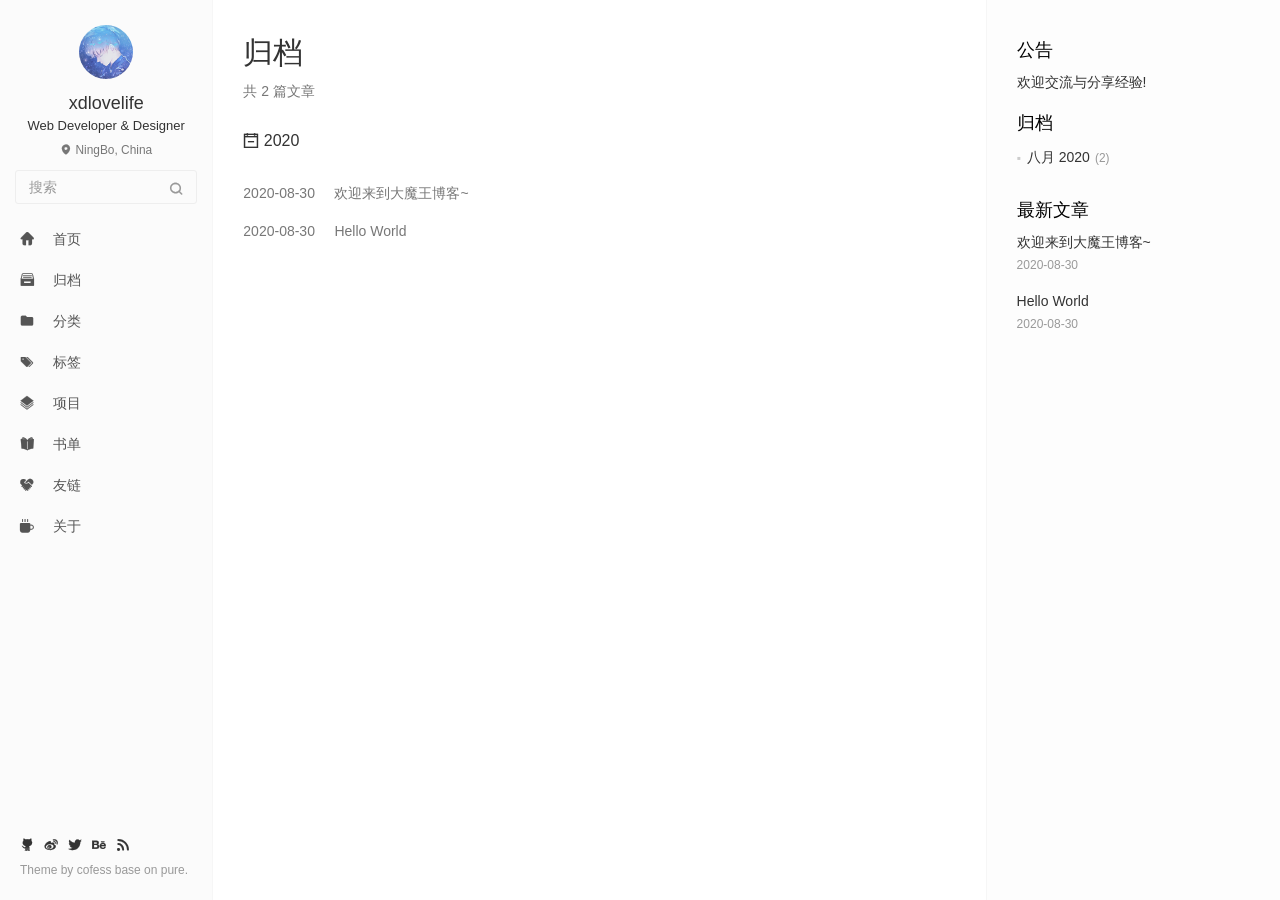
==== archives/index.html @ a96ddae6 "Site updated: 2020-08-31 09:39:44" ====
<!DOCTYPE html><html lang="zh"><head><meta charset="utf-8"><meta http-equiv="X-UA-Compatible" content="IE=edge,chrome=1"><meta name="viewport" content="width=device-width,initial-scale=1,maximum-scale=1,minimum-scale=1,user-scalable=no,minimal-ui"><meta name="renderer" content="webkit"><meta http-equiv="Cache-Control" content="no-transform"><meta http-equiv="Cache-Control" content="no-siteapp"><meta name="apple-mobile-web-app-capable" content="yes"><meta name="apple-mobile-web-app-status-bar-style" content="black"><meta name="format-detection" content="telephone=no,email=no,adress=no"><meta name="theme-color" content="#000000"><meta http-equiv="window-target" content="_top"><title>归档 | 大魔王博客</title><meta name="description" content="欢迎来到我的博客"><meta property="og:type" content="website"><meta property="og:title" content="大魔王博客"><meta property="og:url" content="http://yoursite.com/archives/index.html"><meta property="og:site_name" content="大魔王博客"><meta property="og:description" content="欢迎来到我的博客"><meta property="og:locale" content="zh_CN"><meta property="article:author" content="xdlovelife"><meta name="twitter:card" content="summary"><link rel="canonical" href="http://yoursite.com/archives/index.html"><link rel="alternate" href="/atom.xml" title="大魔王博客" type="application/atom+xml"><link rel="icon" href="/favicon.png" type="image/x-icon"><link rel="stylesheet" href="/css/style.css"><meta name="generator" content="Hexo 5.1.1"></head><body class="main-center" itemscope itemtype="http://schema.org/WebPage"><header class="header" itemscope itemtype="http://schema.org/WPHeader"><div class="slimContent"><div class="navbar-header"><div class="profile-block text-center"><a id="avatar" href="https://github.com/xdlovelife" target="_blank"><img class="img-circle img-rotate" src="/images/avatar.png" width="200" height="200"></a><h2 id="name" class="hidden-xs hidden-sm">xdlovelife</h2><h3 id="title" class="hidden-xs hidden-sm hidden-md">Web Developer &amp; Designer</h3><small id="location" class="text-muted hidden-xs hidden-sm"><i class="icon icon-map-marker"></i> NingBo, China</small></div><div class="search" id="search-form-wrap"><form class="search-form sidebar-form"><div class="input-group"><input type="text" class="search-form-input form-control" placeholder="搜索"> <span class="input-group-btn"><button type="submit" class="search-form-submit btn btn-flat" onclick="return!1"><i class="icon icon-search"></i></button></span></div></form><div class="ins-search"><div class="ins-search-mask"></div><div class="ins-search-container"><div class="ins-input-wrapper"><input type="text" class="ins-search-input" placeholder="想要查找什么..." x-webkit-speech> <button type="button" class="close ins-close ins-selectable" data-dismiss="modal" aria-label="Close"><span aria-hidden="true">×</span></button></div><div class="ins-section-wrapper"><div class="ins-section-container"></div></div></div></div></div><button class="navbar-toggle collapsed" type="button" data-toggle="collapse" data-target="#main-navbar" aria-controls="main-navbar" aria-expanded="false"><span class="sr-only">Toggle navigation</span> <span class="icon-bar"></span> <span class="icon-bar"></span> <span class="icon-bar"></span></button></div><nav id="main-navbar" class="collapse navbar-collapse" itemscope itemtype="http://schema.org/SiteNavigationElement" role="navigation"><ul class="nav navbar-nav main-nav"><li class="menu-item menu-item-home"><a href="/."><i class="icon icon-home-fill"></i> <span class="menu-title">首页</span></a></li><li class="menu-item menu-item-archives"><a href="/archives"><i class="icon icon-archives-fill"></i> <span class="menu-title">归档</span></a></li><li class="menu-item menu-item-categories"><a href="/categories"><i class="icon icon-folder"></i> <span class="menu-title">分类</span></a></li><li class="menu-item menu-item-tags"><a href="/tags"><i class="icon icon-tags"></i> <span class="menu-title">标签</span></a></li><li class="menu-item menu-item-repository"><a href="/repository"><i class="icon icon-project"></i> <span class="menu-title">项目</span></a></li><li class="menu-item menu-item-books"><a href="/books"><i class="icon icon-book-fill"></i> <span class="menu-title">书单</span></a></li><li class="menu-item menu-item-links"><a href="/links"><i class="icon icon-friendship"></i> <span class="menu-title">友链</span></a></li><li class="menu-item menu-item-about"><a href="/about"><i class="icon icon-cup-fill"></i> <span class="menu-title">关于</span></a></li></ul><ul class="social-links"><li><a href="https://github.com/cofess" target="_blank" title="Github" data-toggle="tooltip" data-placement="top"><i class="icon icon-github"></i></a></li><li><a href="http://weibo.com/cofess" target="_blank" title="Weibo" data-toggle="tooltip" data-placement="top"><i class="icon icon-weibo"></i></a></li><li><a href="https://twitter.com/iwebued" target="_blank" title="Twitter" data-toggle="tooltip" data-placement="top"><i class="icon icon-twitter"></i></a></li><li><a href="https://www.behance.net/cofess" target="_blank" title="Behance" data-toggle="tooltip" data-placement="top"><i class="icon icon-behance"></i></a></li><li><a href="/atom.xml" target="_blank" title="Rss" data-toggle="tooltip" data-placement="top"><i class="icon icon-rss"></i></a></li></ul></nav></div></header><aside class="sidebar" itemscope itemtype="http://schema.org/WPSideBar"><div class="slimContent"><div class="widget"><h3 class="widget-title">公告</h3><div class="widget-body"><div id="board"><div class="content"><p>欢迎交流与分享经验!</p></div></div></div></div><div class="widget"><h3 class="widget-title">归档</h3><div class="widget-body"><ul class="archive-list"><li class="archive-list-item"><a class="archive-list-link" href="/archives/2020/08/">八月 2020</a><span class="archive-list-count">2</span></li></ul></div></div><div class="widget"><h3 class="widget-title">最新文章</h3><div class="widget-body"><ul class="recent-post-list list-unstyled no-thumbnail"><li><div class="item-inner"><p class="item-category"></p><p class="item-title"><a href="/%E6%AC%A2%E8%BF%8E%E6%9D%A5%E5%88%B0%E5%A4%A7%E9%AD%94%E7%8E%8B%E5%8D%9A%E5%AE%A2.html" class="title">欢迎来到大魔王博客~</a></p><p class="item-date"><time datetime="2020-08-30T13:00:43.000Z" itemprop="datePublished">2020-08-30</time></p></div></li><li><div class="item-inner"><p class="item-category"></p><p class="item-title"><a href="/hello-world.html" class="title">Hello World</a></p><p class="item-date"><time datetime="2020-08-30T12:48:05.494Z" itemprop="datePublished">2020-08-30</time></p></div></li></ul></div></div></div></aside><main class="main" role="main"><article class="content article article-archives article-type-list" itemscope><header class="article-header"><h1 itemprop="title">归档</h1><p class="text-muted">共 2 篇文章</p></header><div class="article-body"><section class="panel panel-default b-no"><div class="panel-heading" role="tab"><h3 class="panel-title"><a data-toggle="collapse" href="#collapse2020" aria-expanded="true"><i class="icon icon-calendar-plus text-active"></i><i class="icon icon-calendar-minus text"></i> 2020</a></h3></div><div id="collapse2020" class="panel-collapse collapse in" role="tabpanel" aria-labelledby="heading2020"><div class="panel-body"><div class="collection"><a href="/%E6%AC%A2%E8%BF%8E%E6%9D%A5%E5%88%B0%E5%A4%A7%E9%AD%94%E7%8E%8B%E5%8D%9A%E5%AE%A2.html" class="collection-item" target="_blank" itemprop="url"><time datetime="2020-08-30T13:00:43.000Z" itemprop="datePublished">2020-08-30</time> <span>&nbsp;&nbsp;&nbsp;</span> 欢迎来到大魔王博客~ </a><a href="/hello-world.html" class="collection-item" target="_blank" itemprop="url"><time datetime="2020-08-30T12:48:05.494Z" itemprop="datePublished">2020-08-30</time> <span>&nbsp;&nbsp;&nbsp;</span> Hello World</a></div></div></div></section></div></article></main><footer class="footer" itemscope itemtype="http://schema.org/WPFooter"><ul class="social-links"><li><a href="https://github.com/cofess" target="_blank" title="Github" data-toggle="tooltip" data-placement="top"><i class="icon icon-github"></i></a></li><li><a href="http://weibo.com/cofess" target="_blank" title="Weibo" data-toggle="tooltip" data-placement="top"><i class="icon icon-weibo"></i></a></li><li><a href="https://twitter.com/iwebued" target="_blank" title="Twitter" data-toggle="tooltip" data-placement="top"><i class="icon icon-twitter"></i></a></li><li><a href="https://www.behance.net/cofess" target="_blank" title="Behance" data-toggle="tooltip" data-placement="top"><i class="icon icon-behance"></i></a></li><li><a href="/atom.xml" target="_blank" title="Rss" data-toggle="tooltip" data-placement="top"><i class="icon icon-rss"></i></a></li></ul><div class="copyright"><div class="publishby">Theme by <a href="https://github.com/cofess" target="_blank">cofess </a>base on <a href="https://github.com/cofess/hexo-theme-pure" target="_blank">pure</a>.</div></div></footer><script src="//cdn.jsdelivr.net/npm/jquery@1.12.4/dist/jquery.min.js"></script><script>window.jQuery||document.write('<script src="js/jquery.min.js"><\/script>')</script><script src="/js/plugin.min.js"></script><script src="/js/application.js"></script><script>window.INSIGHT_CONFIG={TRANSLATION:{POSTS:"文章",PAGES:"页面",CATEGORIES:"分类",TAGS:"标签",UNTITLED:"(未命名)"},ROOT_URL:"/",CONTENT_URL:"/content.json"}</script><script src="/js/insight.js"></script></body></html>
---- css/style.css ----
/* build time:Sun Aug 30 2020 22:03:29 GMT+0800 (GMT+08:00)*/
@charset "UTF-8";/*!
 * Bootstrap v3.3.7 (http://getbootstrap.com)
 * Copyright 2011-2016 Twitter, Inc.
 * Licensed under MIT (https://github.com/twbs/bootstrap/blob/master/LICENSE)
 *//*! normalize.css v3.0.3 | MIT License | github.com/necolas/normalize.css */html{font-family:sans-serif;-ms-text-size-adjust:100%;-webkit-text-size-adjust:100%}body{margin:0}article,aside,details,figcaption,figure,footer,header,hgroup,main,menu,nav,section,summary{display:block}audio,canvas,progress,video{display:inline-block;vertical-align:baseline}audio:not([controls]){display:none;height:0}[hidden],template{display:none}a{background-color:transparent}a:active,a:hover{outline:0}abbr[title]{border-bottom:1px dotted}b,strong{font-weight:700}dfn{font-style:italic}h1{font-size:2em;margin:.67em 0}mark{background:#ff0;color:#000}small{font-size:80%}sub,sup{font-size:75%;line-height:0;position:relative;vertical-align:baseline}sup{top:-.5em}sub{bottom:-.25em}img{border:0}svg:not(:root){overflow:hidden}figure{margin:1em 40px}hr{-webkit-box-sizing:content-box;box-sizing:content-box;height:0}pre{overflow:auto}code,kbd,pre,samp{font-family:monospace,monospace;font-size:1em}button,input,optgroup,select,textarea{color:inherit;font:inherit;margin:0}button{overflow:visible}button,select{text-transform:none}button,html input[type=button],input[type=reset],input[type=submit]{-webkit-appearance:button;cursor:pointer}button[disabled],html input[disabled]{cursor:default}button::-moz-focus-inner,input::-moz-focus-inner{border:0;padding:0}input{line-height:normal}input[type=checkbox],input[type=radio]{-webkit-box-sizing:border-box;box-sizing:border-box;padding:0}input[type=number]::-webkit-inner-spin-button,input[type=number]::-webkit-outer-spin-button{height:auto}input[type=search]{-webkit-appearance:textfield;-webkit-box-sizing:content-box;box-sizing:content-box}input[type=search]::-webkit-search-cancel-button,input[type=search]::-webkit-search-decoration{-webkit-appearance:none}fieldset{border:1px solid silver;margin:0 2px;padding:.35em .625em .75em}legend{border:0;padding:0}textarea{overflow:auto}optgroup{font-weight:700}table{border-collapse:collapse;border-spacing:0}td,th{padding:0}/*! Source: https://github.com/h5bp/html5-boilerplate/blob/master/src/css/main.css */*{-webkit-box-sizing:border-box;box-sizing:border-box}:after,:before{-webkit-box-sizing:border-box;box-sizing:border-box}html{font-size:10px;-webkit-tap-highlight-color:transparent}button,input,select,textarea{font-family:inherit;font-size:inherit;line-height:inherit}a{color:#2196f3;text-decoration:none}a:focus,a:hover{color:#0a6ebd;text-decoration:underline}a:focus{outline:5px auto -webkit-focus-ring-color;outline-offset:-2px}figure{margin:0}img{vertical-align:middle}.img-responsive{display:block;max-width:100%;height:auto}.img-rounded{border-radius:6px}.img-thumbnail{padding:4px;line-height:1.57143;background-color:#fff;border:1px solid #ddd;border-radius:4px;-webkit-transition:all .2s ease-in-out;transition:all .2s ease-in-out;display:inline-block;max-width:100%;height:auto}.img-circle{border-radius:50%}hr{margin-top:21px;margin-bottom:21px;border:0;border-top:1px solid #eee}.sr-only{position:absolute;width:1px;height:1px;margin:-1px;padding:0;overflow:hidden;clip:rect(0,0,0,0);border:0}.sr-only-focusable:active,.sr-only-focusable:focus{position:static;width:auto;height:auto;margin:0;overflow:visible;clip:auto}[role=button]{cursor:pointer}.h1,.h2,.h3,.h4,.h5,.h6,h1,h2,h3,h4,h5,h6{font-family:inherit;font-weight:500;line-height:1.1;color:inherit}.h1 .small,.h1 small,.h2 .small,.h2 small,.h3 .small,.h3 small,.h4 .small,.h4 small,.h5 .small,.h5 small,.h6 .small,.h6 small,h1 .small,h1 small,h2 .small,h2 small,h3 .small,h3 small,h4 .small,h4 small,h5 .small,h5 small,h6 .small,h6 small{font-weight:400;line-height:1;color:#777}.h1,.h2,.h3,h1,h2,h3{margin-top:21px;margin-bottom:10.5px}.h1 .small,.h1 small,.h2 .small,.h2 small,.h3 .small,.h3 small,h1 .small,h1 small,h2 .small,h2 small,h3 .small,h3 small{font-size:65%}.h4,.h5,.h6,h4,h5,h6{margin-top:10.5px;margin-bottom:10.5px}.h4 .small,.h4 small,.h5 .small,.h5 small,.h6 .small,.h6 small,h4 .small,h4 small,h5 .small,h5 small,h6 .small,h6 small{font-size:75%}.h1,h1{font-size:30px}.h2,h2{font-size:26px}.h3,h3{font-size:22px}.h4,h4{font-size:18px}.h5,h5{font-size:14px}.h6,h6{font-size:12px}p{margin:0 0 10.5px}.lead{margin-bottom:21px;font-size:16px;font-weight:300;line-height:1.4}.small,small{font-size:85%}.mark,mark{background-color:#fcf8e3;padding:.2em}.text-left{text-align:left}.text-right{text-align:right}.text-center{text-align:center}.text-justify{text-align:justify}.text-nowrap{white-space:nowrap}.text-lowercase{text-transform:lowercase}.initialism,.text-uppercase{text-transform:uppercase}.text-capitalize{text-transform:capitalize}.text-muted{color:#777!important}.text-primary{color:#2196f3}a.text-primary:focus,a.text-primary:hover{color:#0c7cd5}.text-success{color:#3c763d}a.text-success:focus,a.text-success:hover{color:#2b542c}.text-info{color:#31708f}a.text-info:focus,a.text-info:hover{color:#245269}.text-warning{color:#8a6d3b}a.text-warning:focus,a.text-warning:hover{color:#66512c}.text-danger{color:#a94442}a.text-danger:focus,a.text-danger:hover{color:#843534}.bg-primary{color:#fff}.bg-primary{background-color:#2196f3}a.bg-primary:focus,a.bg-primary:hover{background-color:#0c7cd5}.bg-success{background-color:#dff0d8}a.bg-success:focus,a.bg-success:hover{background-color:#c1e2b3}.bg-info{background-color:#d9edf7}a.bg-info:focus,a.bg-info:hover{background-color:#afd9ee}.bg-warning{background-color:#fcf8e3}a.bg-warning:focus,a.bg-warning:hover{background-color:#f7ecb5}.bg-danger{background-color:#f2dede}a.bg-danger:focus,a.bg-danger:hover{background-color:#e4b9b9}.page-header{padding-bottom:9.5px;margin:42px 0 21px;border-bottom:1px solid #eee}ol,ul{margin-top:0;margin-bottom:10.5px}ol ol,ol ul,ul ol,ul ul{margin-bottom:0}.list-unstyled{padding-left:0;list-style:none}.list-inline{padding-left:0;list-style:none;margin-left:-5px}.list-inline>li{display:inline-block;padding-left:5px;padding-right:5px}dl{margin-top:0;margin-bottom:21px}dd,dt{line-height:1.57143}dt{font-weight:700}dd{margin-left:0}.dl-horizontal dd:after,.dl-horizontal dd:before{content:" ";display:table}.dl-horizontal dd:after{clear:both}abbr[data-original-title],abbr[title]{cursor:help;border-bottom:1px dotted #777}.initialism{font-size:90%}blockquote{padding:10.5px 16px;margin:0 0 21px;border:1px dotted #eee;border-left:3px solid #eee;background-color:#fbfbfb}blockquote ol:last-child,blockquote p:last-child,blockquote ul:last-child{margin-bottom:0}blockquote .small,blockquote footer,blockquote small{display:block;font-size:80%;line-height:1.57143;color:#777}blockquote .small:before,blockquote footer:before,blockquote small:before{content:'\2014 \00A0'}.blockquote-reverse,blockquote.pull-right{padding-right:15px;padding-left:0;border-right:5px solid #eee;border-left:0;text-align:right}.blockquote-reverse .small:before,.blockquote-reverse footer:before,.blockquote-reverse small:before,blockquote.pull-right .small:before,blockquote.pull-right footer:before,blockquote.pull-right small:before{content:''}.blockquote-reverse .small:after,.blockquote-reverse footer:after,.blockquote-reverse small:after,blockquote.pull-right .small:after,blockquote.pull-right footer:after,blockquote.pull-right small:after{content:'\00A0 \2014'}address{margin-bottom:21px;font-style:normal;line-height:1.57143}.container{margin-right:auto;margin-left:auto;padding-left:15px;padding-right:15px}.container:after,.container:before{content:" ";display:table}.container:after{clear:both}.container-fluid{margin-right:auto;margin-left:auto;padding-left:15px;padding-right:15px}.container-fluid:after,.container-fluid:before{content:" ";display:table}.container-fluid:after{clear:both}.row{margin-left:-15px;margin-right:-15px}.row:after,.row:before{content:" ";display:table}.row:after{clear:both}.col-lg-1,.col-lg-10,.col-lg-11,.col-lg-12,.col-lg-2,.col-lg-3,.col-lg-4,.col-lg-5,.col-lg-6,.col-lg-7,.col-lg-8,.col-lg-9,.col-md-1,.col-md-10,.col-md-11,.col-md-12,.col-md-2,.col-md-3,.col-md-4,.col-md-5,.col-md-6,.col-md-7,.col-md-8,.col-md-9,.col-sm-1,.col-sm-10,.col-sm-11,.col-sm-12,.col-sm-2,.col-sm-3,.col-sm-4,.col-sm-5,.col-sm-6,.col-sm-7,.col-sm-8,.col-sm-9,.col-xs-1,.col-xs-10,.col-xs-11,.col-xs-12,.col-xs-2,.col-xs-3,.col-xs-4,.col-xs-5,.col-xs-6,.col-xs-7,.col-xs-8,.col-xs-9{position:relative;min-height:1px;padding-left:15px;padding-right:15px}.col-xs-1,.col-xs-10,.col-xs-11,.col-xs-12,.col-xs-2,.col-xs-3,.col-xs-4,.col-xs-5,.col-xs-6,.col-xs-7,.col-xs-8,.col-xs-9{float:left}.col-xs-1{width:8.33333%}.col-xs-2{width:16.66667%}.col-xs-3{width:25%}.col-xs-4{width:33.33333%}.col-xs-5{width:41.66667%}.col-xs-6{width:50%}.col-xs-7{width:58.33333%}.col-xs-8{width:66.66667%}.col-xs-9{width:75%}.col-xs-10{width:83.33333%}.col-xs-11{width:91.66667%}.col-xs-12{width:100%}.col-xs-pull-0{right:auto}.col-xs-pull-1{right:8.33333%}.col-xs-pull-2{right:16.66667%}.col-xs-pull-3{right:25%}.col-xs-pull-4{right:33.33333%}.col-xs-pull-5{right:41.66667%}.col-xs-pull-6{right:50%}.col-xs-pull-7{right:58.33333%}.col-xs-pull-8{right:66.66667%}.col-xs-pull-9{right:75%}.col-xs-pull-10{right:83.33333%}.col-xs-pull-11{right:91.66667%}.col-xs-pull-12{right:100%}.col-xs-push-0{left:auto}.col-xs-push-1{left:8.33333%}.col-xs-push-2{left:16.66667%}.col-xs-push-3{left:25%}.col-xs-push-4{left:33.33333%}.col-xs-push-5{left:41.66667%}.col-xs-push-6{left:50%}.col-xs-push-7{left:58.33333%}.col-xs-push-8{left:66.66667%}.col-xs-push-9{left:75%}.col-xs-push-10{left:83.33333%}.col-xs-push-11{left:91.66667%}.col-xs-push-12{left:100%}.col-xs-offset-0{margin-left:0}.col-xs-offset-1{margin-left:8.33333%}.col-xs-offset-2{margin-left:16.66667%}.col-xs-offset-3{margin-left:25%}.col-xs-offset-4{margin-left:33.33333%}.col-xs-offset-5{margin-left:41.66667%}.col-xs-offset-6{margin-left:50%}.col-xs-offset-7{margin-left:58.33333%}.col-xs-offset-8{margin-left:66.66667%}.col-xs-offset-9{margin-left:75%}.col-xs-offset-10{margin-left:83.33333%}.col-xs-offset-11{margin-left:91.66667%}.col-xs-offset-12{margin-left:100%}.btn{display:inline-block;margin-bottom:0;font-weight:400;text-align:center;vertical-align:middle;-ms-touch-action:manipulation;touch-action:manipulation;cursor:pointer;background-image:none;border:1px solid transparent;white-space:nowrap;padding:6px 12px;font-size:14px;line-height:1.57143;border-radius:4px;-webkit-user-select:none;-moz-user-select:none;-ms-user-select:none;user-select:none}.btn.active.focus,.btn.active:focus,.btn.focus,.btn:active.focus,.btn:active:focus,.btn:focus{outline:5px auto -webkit-focus-ring-color;outline-offset:-2px}.btn.focus,.btn:focus,.btn:hover{color:#333;text-decoration:none}.btn.active,.btn:active{outline:0;background-image:none;-webkit-box-shadow:inset 0 3px 5px rgba(0,0,0,.125);box-shadow:inset 0 3px 5px rgba(0,0,0,.125)}.btn.disabled,.btn[disabled],fieldset[disabled] .btn{cursor:not-allowed;opacity:.65;-webkit-box-shadow:none;box-shadow:none}a.btn.disabled,fieldset[disabled] a.btn{pointer-events:none}.btn-default{color:#333;background-color:#fff;border-color:#ccc}.btn-default.focus,.btn-default:focus{color:#333;background-color:#e6e6e6;border-color:#8c8c8c}.btn-default:hover{color:#333;background-color:#e6e6e6;border-color:#adadad}.btn-default.active,.btn-default:active,.open>.btn-default.dropdown-toggle{color:#333;background-color:#e6e6e6;border-color:#adadad}.btn-default.active.focus,.btn-default.active:focus,.btn-default.active:hover,.btn-default:active.focus,.btn-default:active:focus,.btn-default:active:hover,.open>.btn-default.dropdown-toggle.focus,.open>.btn-default.dropdown-toggle:focus,.open>.btn-default.dropdown-toggle:hover{color:#333;background-color:#d4d4d4;border-color:#8c8c8c}.btn-default.active,.btn-default:active,.open>.btn-default.dropdown-toggle{background-image:none}.btn-default.disabled.focus,.btn-default.disabled:focus,.btn-default.disabled:hover,.btn-default[disabled].focus,.btn-default[disabled]:focus,.btn-default[disabled]:hover,fieldset[disabled] .btn-default.focus,fieldset[disabled] .btn-default:focus,fieldset[disabled] .btn-default:hover{background-color:#fff;border-color:#ccc}.btn-default .badge{color:#fff;background-color:#333}.btn-primary{color:#fff;background-color:#2196f3;border-color:#0d8aee}.btn-primary.focus,.btn-primary:focus{color:#fff;background-color:#0c7cd5;border-color:#064475}.btn-primary:hover{color:#fff;background-color:#0c7cd5;border-color:#0a68b4}.btn-primary.active,.btn-primary:active,.open>.btn-primary.dropdown-toggle{color:#fff;background-color:#0c7cd5;border-color:#0a68b4}.btn-primary.active.focus,.btn-primary.active:focus,.btn-primary.active:hover,.btn-primary:active.focus,.btn-primary:active:focus,.btn-primary:active:hover,.open>.btn-primary.dropdown-toggle.focus,.open>.btn-primary.dropdown-toggle:focus,.open>.btn-primary.dropdown-toggle:hover{color:#fff;background-color:#0a68b4;border-color:#064475}.btn-primary.active,.btn-primary:active,.open>.btn-primary.dropdown-toggle{background-image:none}.btn-primary.disabled.focus,.btn-primary.disabled:focus,.btn-primary.disabled:hover,.btn-primary[disabled].focus,.btn-primary[disabled]:focus,.btn-primary[disabled]:hover,fieldset[disabled] .btn-primary.focus,fieldset[disabled] .btn-primary:focus,fieldset[disabled] .btn-primary:hover{background-color:#2196f3;border-color:#0d8aee}.btn-primary .badge{color:#2196f3;background-color:#fff}.btn-success{color:#fff;background-color:#5cb85c;border-color:#4cae4c}.btn-success.focus,.btn-success:focus{color:#fff;background-color:#449d44;border-color:#255625}.btn-success:hover{color:#fff;background-color:#449d44;border-color:#398439}.btn-success.active,.btn-success:active,.open>.btn-success.dropdown-toggle{color:#fff;background-color:#449d44;border-color:#398439}.btn-success.active.focus,.btn-success.active:focus,.btn-success.active:hover,.btn-success:active.focus,.btn-success:active:focus,.btn-success:active:hover,.open>.btn-success.dropdown-toggle.focus,.open>.btn-success.dropdown-toggle:focus,.open>.btn-success.dropdown-toggle:hover{color:#fff;background-color:#398439;border-color:#255625}.btn-success.active,.btn-success:active,.open>.btn-success.dropdown-toggle{background-image:none}.btn-success.disabled.focus,.btn-success.disabled:focus,.btn-success.disabled:hover,.btn-success[disabled].focus,.btn-success[disabled]:focus,.btn-success[disabled]:hover,fieldset[disabled] .btn-success.focus,fieldset[disabled] .btn-success:focus,fieldset[disabled] .btn-success:hover{background-color:#5cb85c;border-color:#4cae4c}.btn-success .badge{color:#5cb85c;background-color:#fff}.btn-info{color:#fff;background-color:#56ccf2;border-color:#3ec5f0}.btn-info.focus,.btn-info:focus{color:#fff;background-color:#27beee;border-color:#0d7ea3}.btn-info:hover{color:#fff;background-color:#27beee;border-color:#11aee0}.btn-info.active,.btn-info:active,.open>.btn-info.dropdown-toggle{color:#fff;background-color:#27beee;border-color:#11aee0}.btn-info.active.focus,.btn-info.active:focus,.btn-info.active:hover,.btn-info:active.focus,.btn-info:active:focus,.btn-info:active:hover,.open>.btn-info.dropdown-toggle.focus,.open>.btn-info.dropdown-toggle:focus,.open>.btn-info.dropdown-toggle:hover{color:#fff;background-color:#11aee0;border-color:#0d7ea3}.btn-info.active,.btn-info:active,.open>.btn-info.dropdown-toggle{background-image:none}.btn-info.disabled.focus,.btn-info.disabled:focus,.btn-info.disabled:hover,.btn-info[disabled].focus,.btn-info[disabled]:focus,.btn-info[disabled]:hover,fieldset[disabled] .btn-info.focus,fieldset[disabled] .btn-info:focus,fieldset[disabled] .btn-info:hover{background-color:#56ccf2;border-color:#3ec5f0}.btn-info .badge{color:#56ccf2;background-color:#fff}.btn-warning{color:#fff;background-color:#f09819;border-color:#e18b0f}.btn-warning.focus,.btn-warning:focus{color:#fff;background-color:#c97c0d;border-color:#694107}.btn-warning:hover{color:#fff;background-color:#c97c0d;border-color:#a7670b}.btn-warning.active,.btn-warning:active,.open>.btn-warning.dropdown-toggle{color:#fff;background-color:#c97c0d;border-color:#a7670b}.btn-warning.active.focus,.btn-warning.active:focus,.btn-warning.active:hover,.btn-warning:active.focus,.btn-warning:active:focus,.btn-warning:active:hover,.open>.btn-warning.dropdown-toggle.focus,.open>.btn-warning.dropdown-toggle:focus,.open>.btn-warning.dropdown-toggle:hover{color:#fff;background-color:#a7670b;border-color:#694107}.btn-warning.active,.btn-warning:active,.open>.btn-warning.dropdown-toggle{background-image:none}.btn-warning.disabled.focus,.btn-warning.disabled:focus,.btn-warning.disabled:hover,.btn-warning[disabled].focus,.btn-warning[disabled]:focus,.btn-warning[disabled]:hover,fieldset[disabled] .btn-warning.focus,fieldset[disabled] .btn-warning:focus,fieldset[disabled] .btn-warning:hover{background-color:#f09819;border-color:#e18b0f}.btn-warning .badge{color:#f09819;background-color:#fff}.btn-danger{color:#fff;background-color:#ff512f;border-color:#ff3c16}.btn-danger.focus,.btn-danger:focus{color:#fff;background-color:#fb2900;border-color:#951800}.btn-danger:hover{color:#fff;background-color:#fb2900;border-color:#d72300}.btn-danger.active,.btn-danger:active,.open>.btn-danger.dropdown-toggle{color:#fff;background-color:#fb2900;border-color:#d72300}.btn-danger.active.focus,.btn-danger.active:focus,.btn-danger.active:hover,.btn-danger:active.focus,.btn-danger:active:focus,.btn-danger:active:hover,.open>.btn-danger.dropdown-toggle.focus,.open>.btn-danger.dropdown-toggle:focus,.open>.btn-danger.dropdown-toggle:hover{color:#fff;background-color:#d72300;border-color:#951800}.btn-danger.active,.btn-danger:active,.open>.btn-danger.dropdown-toggle{background-image:none}.btn-danger.disabled.focus,.btn-danger.disabled:focus,.btn-danger.disabled:hover,.btn-danger[disabled].focus,.btn-danger[disabled]:focus,.btn-danger[disabled]:hover,fieldset[disabled] .btn-danger.focus,fieldset[disabled] .btn-danger:focus,fieldset[disabled] .btn-danger:hover{background-color:#ff512f;border-color:#ff3c16}.btn-danger .badge{color:#ff512f;background-color:#fff}.btn-link{color:#2196f3;font-weight:400;border-radius:0}.btn-link,.btn-link.active,.btn-link:active,.btn-link[disabled],fieldset[disabled] .btn-link{background-color:transparent;-webkit-box-shadow:none;box-shadow:none}.btn-link,.btn-link:active,.btn-link:focus,.btn-link:hover{border-color:transparent}.btn-link:focus,.btn-link:hover{color:#0a6ebd;text-decoration:underline;background-color:transparent}.btn-link[disabled]:focus,.btn-link[disabled]:hover,fieldset[disabled] .btn-link:focus,fieldset[disabled] .btn-link:hover{color:#777;text-decoration:none}.btn-lg{padding:10px 16px;font-size:18px;line-height:1.33333;border-radius:6px}.btn-sm{padding:5px 10px;font-size:12px;line-height:1.5;border-radius:3px}.btn-xs{padding:1px 5px;font-size:12px;line-height:1.5;border-radius:3px}.btn-block{display:block;width:100%}.btn-block+.btn-block{margin-top:5px}input[type=button].btn-block,input[type=reset].btn-block,input[type=submit].btn-block{width:100%}.fade{opacity:0;-webkit-transition:opacity .15s linear;transition:opacity .15s linear}.fade.in{opacity:1}.collapse{display:none}.collapse.in{display:block}tr.collapse.in{display:table-row}tbody.collapse.in{display:table-row-group}.collapsing{position:relative;height:0;overflow:hidden;-webkit-transition-property:height,visibility;transition-property:height,visibility;-webkit-transition-duration:.35s;transition-duration:.35s;-webkit-transition-timing-function:ease;transition-timing-function:ease}.caret{display:inline-block;width:0;height:0;margin-left:2px;vertical-align:middle;border-top:4px dashed;border-right:4px solid transparent;border-left:4px solid transparent}.dropdown,.dropup{position:relative}.dropdown-toggle:focus{outline:0}.dropdown-menu{position:absolute;top:100%;left:0;z-index:1000;display:none;float:left;min-width:160px;padding:5px 0;margin:2px 0 0;list-style:none;font-size:14px;text-align:left;background-color:#fff;border:1px solid #ccc;border:1px solid rgba(0,0,0,.15);border-radius:4px;-webkit-box-shadow:0 6px 12px rgba(0,0,0,.175);box-shadow:0 6px 12px rgba(0,0,0,.175);background-clip:padding-box}.dropdown-menu.pull-right{right:0;left:auto}.dropdown-menu .divider{height:1px;margin:9.5px 0;overflow:hidden;background-color:#e5e5e5}.dropdown-menu>li>a{display:block;padding:3px 20px;clear:both;font-weight:400;line-height:1.57143;color:#333;white-space:nowrap}.dropdown-menu>li>a:focus,.dropdown-menu>li>a:hover{text-decoration:none;color:#262626;background-color:#f5f5f5}.dropdown-menu>.active>a,.dropdown-menu>.active>a:focus,.dropdown-menu>.active>a:hover{color:#fff;text-decoration:none;outline:0;background-color:#2196f3}.dropdown-menu>.disabled>a,.dropdown-menu>.disabled>a:focus,.dropdown-menu>.disabled>a:hover{color:#777}.dropdown-menu>.disabled>a:focus,.dropdown-menu>.disabled>a:hover{text-decoration:none;background-color:transparent;background-image:none;cursor:not-allowed}.open>.dropdown-menu{display:block}.open>a{outline:0}.dropdown-menu-right{left:auto;right:0}.dropdown-menu-left{left:0;right:auto}.dropdown-header{display:block;padding:3px 20px;font-size:12px;line-height:1.57143;color:#777;white-space:nowrap}.dropdown-backdrop{position:fixed;left:0;right:0;bottom:0;top:0;z-index:990}.pull-right>.dropdown-menu{right:0;left:auto}.dropup .caret,.navbar-fixed-bottom .dropdown .caret{border-top:0;border-bottom:4px dashed;content:""}.dropup .dropdown-menu,.navbar-fixed-bottom .dropdown .dropdown-menu{top:auto;bottom:100%;margin-bottom:2px}.input-group{position:relative;display:table;border-collapse:separate}.input-group[class*=col-]{float:none;padding-left:0;padding-right:0}.input-group .form-control{position:relative;z-index:2;float:left;width:100%;margin-bottom:0}.input-group .form-control:focus{z-index:3}.input-group .form-control,.input-group-addon,.input-group-btn{display:table-cell}.input-group .form-control:not(:first-child):not(:last-child),.input-group-addon:not(:first-child):not(:last-child),.input-group-btn:not(:first-child):not(:last-child){border-radius:0}.input-group-addon,.input-group-btn{width:1%;white-space:nowrap;vertical-align:middle}.input-group-addon{padding:6px 12px;font-size:14px;font-weight:400;line-height:1;color:#555;text-align:center;background-color:#eee;border:1px solid #ccc;border-radius:4px}.input-group-addon.input-sm,.input-group-sm>.input-group-addon,.input-group-sm>.input-group-btn>.input-group-addon.btn{padding:5px 10px;font-size:12px;border-radius:3px}.input-group-addon.input-lg,.input-group-lg>.input-group-addon,.input-group-lg>.input-group-btn>.input-group-addon.btn{padding:10px 16px;font-size:18px;border-radius:6px}.input-group-addon input[type=checkbox],.input-group-addon input[type=radio]{margin-top:0}.input-group .form-control:first-child,.input-group-addon:first-child,.input-group-btn:first-child>.btn,.input-group-btn:first-child>.btn-group>.btn,.input-group-btn:first-child>.dropdown-toggle,.input-group-btn:last-child>.btn-group:not(:last-child)>.btn,.input-group-btn:last-child>.btn:not(:last-child):not(.dropdown-toggle){border-bottom-right-radius:0;border-top-right-radius:0}.input-group-addon:first-child{border-right:0}.input-group .form-control:last-child,.input-group-addon:last-child,.input-group-btn:first-child>.btn-group:not(:first-child)>.btn,.input-group-btn:first-child>.btn:not(:first-child),.input-group-btn:last-child>.btn,.input-group-btn:last-child>.btn-group>.btn,.input-group-btn:last-child>.dropdown-toggle{border-bottom-left-radius:0;border-top-left-radius:0}.input-group-addon:last-child{border-left:0}.input-group-btn{position:relative;font-size:0;white-space:nowrap}.input-group-btn>.btn{position:relative}.input-group-btn>.btn+.btn{margin-left:-1px}.input-group-btn>.btn:active,.input-group-btn>.btn:focus,.input-group-btn>.btn:hover{z-index:2}.input-group-btn:first-child>.btn,.input-group-btn:first-child>.btn-group{margin-right:-1px}.input-group-btn:last-child>.btn,.input-group-btn:last-child>.btn-group{z-index:2;margin-left:-1px}.nav{margin-bottom:0;padding-left:0;list-style:none}.nav:after,.nav:before{content:" ";display:table}.nav:after{clear:both}.nav>li{position:relative;display:block}.nav>li>a{position:relative;display:block;padding:10px 15px}.nav>li>a:focus,.nav>li>a:hover{text-decoration:none;background-color:#eee}.nav>li.disabled>a{color:#777}.nav>li.disabled>a:focus,.nav>li.disabled>a:hover{color:#777;text-decoration:none;background-color:transparent;cursor:not-allowed}.nav .open>a,.nav .open>a:focus,.nav .open>a:hover{background-color:#eee;border-color:#2196f3}.nav .nav-divider{height:1px;margin:9.5px 0;overflow:hidden;background-color:#e5e5e5}.nav>li>a>img{max-width:none}.nav-tabs{border-bottom:1px solid #f2f2f2}.nav-tabs>li{float:left;margin-bottom:-1px}.nav-tabs>li>a{margin-right:2px;line-height:1.57143;border:1px solid transparent;border-radius:4px 4px 0 0}.nav-tabs>li>a:hover{border-color:#eee #eee #f2f2f2}.nav-tabs>li.active>a,.nav-tabs>li.active>a:focus,.nav-tabs>li.active>a:hover{color:#555;background-color:#fff;border:1px solid #f2f2f2;border-bottom-color:transparent;cursor:default}.nav-pills>li{float:left}.nav-pills>li>a{border-radius:4px}.nav-pills>li+li{margin-left:2px}.nav-pills>li.active>a,.nav-pills>li.active>a:focus,.nav-pills>li.active>a:hover{color:#fff;background-color:#2196f3}.nav-stacked>li{float:none}.nav-stacked>li+li{margin-top:2px;margin-left:0}.nav-justified,.nav-tabs.nav-justified{width:100%}.nav-justified>li,.nav-tabs.nav-justified>li{float:none}.nav-justified>li>a,.nav-tabs.nav-justified>li>a{text-align:center;margin-bottom:5px}.nav-justified>.dropdown .dropdown-menu{top:auto;left:auto}.nav-tabs-justified,.nav-tabs.nav-justified{border-bottom:0}.nav-tabs-justified>li>a,.nav-tabs.nav-justified>li>a{margin-right:0;border-radius:4px}.nav-tabs-justified>.active>a,.nav-tabs-justified>.active>a:focus,.nav-tabs-justified>.active>a:hover,.nav-tabs.nav-justified>.active>a,.nav-tabs.nav-justified>.active>a:focus,.nav-tabs.nav-justified>.active>a:hover{border:1px solid #f2f2f2}.tab-content>.tab-pane{display:none}.tab-content>.active{display:block}.nav-tabs .dropdown-menu{margin-top:-1px;border-top-right-radius:0;border-top-left-radius:0}.navbar{position:relative;min-height:50px;margin-bottom:21px;border:1px solid transparent}.navbar:after,.navbar:before{content:" ";display:table}.navbar:after{clear:both}.navbar-header:after,.navbar-header:before{content:" ";display:table}.navbar-header:after{clear:both}.navbar-collapse{overflow-x:visible;padding-right:15px;padding-left:15px;border-top:1px solid transparent;-webkit-box-shadow:inset 0 1px 0 rgba(255,255,255,.1);box-shadow:inset 0 1px 0 rgba(255,255,255,.1);-webkit-overflow-scrolling:touch}.navbar-collapse:after,.navbar-collapse:before{content:" ";display:table}.navbar-collapse:after{clear:both}.navbar-collapse.in{overflow-y:auto}.navbar-fixed-bottom .navbar-collapse,.navbar-fixed-top .navbar-collapse{max-height:340px}.container-fluid>.navbar-collapse,.container-fluid>.navbar-header,.container>.navbar-collapse,.container>.navbar-header{margin-right:-15px;margin-left:-15px}.navbar-static-top{z-index:1000;border-width:0 0 1px}.navbar-fixed-bottom,.navbar-fixed-top{position:fixed;right:0;left:0;z-index:1030}.navbar-fixed-top{top:0;border-width:0 0 1px}.navbar-fixed-bottom{bottom:0;margin-bottom:0;border-width:1px 0 0}.navbar-brand{float:left;padding:14.5px 15px;font-size:18px;line-height:21px;height:50px}.navbar-brand:focus,.navbar-brand:hover{text-decoration:none}.navbar-brand>img{display:block}.navbar-toggle{position:relative;float:right;margin-right:15px;padding:10px 10px;margin-top:8px;margin-bottom:8px;background-color:transparent;background-image:none;border:1px solid transparent;border-radius:4px}.navbar-toggle:focus{outline:0}.navbar-toggle .icon-bar{display:block;width:22px;height:2px;border-radius:1px}.navbar-toggle .icon-bar+.icon-bar{margin-top:3px}.navbar-nav{margin:7.25px -15px}.navbar-nav>li>a{padding-top:10px;padding-bottom:10px;line-height:21px}.navbar-form{margin-left:-15px;margin-right:-15px;padding:10px 15px;border-top:1px solid transparent;border-bottom:1px solid transparent;-webkit-box-shadow:inset 0 1px 0 rgba(255,255,255,.1),0 1px 0 rgba(255,255,255,.1);box-shadow:inset 0 1px 0 rgba(255,255,255,.1),0 1px 0 rgba(255,255,255,.1);margin-top:7.5px;margin-bottom:7.5px}.navbar-nav>li>.dropdown-menu{margin-top:0;border-top-right-radius:0;border-top-left-radius:0}.navbar-fixed-bottom .navbar-nav>li>.dropdown-menu{margin-bottom:0;border-top-right-radius:4px;border-top-left-radius:4px;border-bottom-right-radius:0;border-bottom-left-radius:0}.navbar-btn{margin-top:7.5px;margin-bottom:7.5px}.navbar-btn.btn-sm{margin-top:10px;margin-bottom:10px}.navbar-btn.btn-xs{margin-top:14px;margin-bottom:14px}.navbar-text{margin-top:14.5px;margin-bottom:14.5px}.navbar-default{background-color:#f8f8f8;border-color:#e7e7e7}.navbar-default .navbar-brand{color:#777}.navbar-default .navbar-brand:focus,.navbar-default .navbar-brand:hover{color:#5e5e5e;background-color:transparent}.navbar-default .navbar-text{color:#777}.navbar-default .navbar-nav>li>a{color:#777}.navbar-default .navbar-nav>li>a:focus,.navbar-default .navbar-nav>li>a:hover{color:#333;background-color:transparent}.navbar-default .navbar-nav>.active>a,.navbar-default .navbar-nav>.active>a:focus,.navbar-default .navbar-nav>.active>a:hover{color:#555;background-color:#e7e7e7}.navbar-default .navbar-nav>.disabled>a,.navbar-default .navbar-nav>.disabled>a:focus,.navbar-default .navbar-nav>.disabled>a:hover{color:#ccc;background-color:transparent}.navbar-default .navbar-toggle{border-color:#ddd}.navbar-default .navbar-toggle:focus,.navbar-default .navbar-toggle:hover{background-color:#ddd}.navbar-default .navbar-toggle .icon-bar{background-color:#888}.navbar-default .navbar-collapse,.navbar-default .navbar-form{border-color:#e7e7e7}.navbar-default .navbar-nav>.open>a,.navbar-default .navbar-nav>.open>a:focus,.navbar-default .navbar-nav>.open>a:hover{background-color:#e7e7e7;color:#555}.navbar-default .navbar-link{color:#777}.navbar-default .navbar-link:hover{color:#333}.navbar-default .btn-link{color:#777}.navbar-default .btn-link:focus,.navbar-default .btn-link:hover{color:#333}.navbar-default .btn-link[disabled]:focus,.navbar-default .btn-link[disabled]:hover,fieldset[disabled] .navbar-default .btn-link:focus,fieldset[disabled] .navbar-default .btn-link:hover{color:#ccc}.navbar-inverse{background-color:#222;border-color:#090909}.navbar-inverse .navbar-brand{color:#9d9d9d}.navbar-inverse .navbar-brand:focus,.navbar-inverse .navbar-brand:hover{color:#fff;background-color:transparent}.navbar-inverse .navbar-text{color:#9d9d9d}.navbar-inverse .navbar-nav>li>a{color:#9d9d9d}.navbar-inverse .navbar-nav>li>a:focus,.navbar-inverse .navbar-nav>li>a:hover{color:#fff;background-color:transparent}.navbar-inverse .navbar-nav>.active>a,.navbar-inverse .navbar-nav>.active>a:focus,.navbar-inverse .navbar-nav>.active>a:hover{color:#fff;background-color:#090909}.navbar-inverse .navbar-nav>.disabled>a,.navbar-inverse .navbar-nav>.disabled>a:focus,.navbar-inverse .navbar-nav>.disabled>a:hover{color:#444;background-color:transparent}.navbar-inverse .navbar-toggle{border-color:#333}.navbar-inverse .navbar-toggle:focus,.navbar-inverse .navbar-toggle:hover{background-color:#333}.navbar-inverse .navbar-toggle .icon-bar{background-color:#fff}.navbar-inverse .navbar-collapse,.navbar-inverse .navbar-form{border-color:#101010}.navbar-inverse .navbar-nav>.open>a,.navbar-inverse .navbar-nav>.open>a:focus,.navbar-inverse .navbar-nav>.open>a:hover{background-color:#090909;color:#fff}.navbar-inverse .navbar-link{color:#9d9d9d}.navbar-inverse .navbar-link:hover{color:#fff}.navbar-inverse .btn-link{color:#9d9d9d}.navbar-inverse .btn-link:focus,.navbar-inverse .btn-link:hover{color:#fff}.navbar-inverse .btn-link[disabled]:focus,.navbar-inverse .btn-link[disabled]:hover,fieldset[disabled] .navbar-inverse .btn-link:focus,fieldset[disabled] .navbar-inverse .btn-link:hover{color:#444}.pager{padding-left:0;margin:21px 0;list-style:none;text-align:center}.pager:after,.pager:before{content:" ";display:table}.pager:after{clear:both}.pager li{display:inline}.pager li>a,.pager li>span{display:inline-block;padding:5px 14px;background-color:#fff;border:1px solid #ddd;border-radius:15px}.pager li>a:focus,.pager li>a:hover{text-decoration:none;background-color:#eee}.pager .next>a,.pager .next>span{float:right}.pager .previous>a,.pager .previous>span{float:left}.pager .disabled>a,.pager .disabled>a:focus,.pager .disabled>a:hover,.pager .disabled>span{color:#777;background-color:#fff;cursor:not-allowed}.badge{display:inline-block;min-width:10px;padding:3px 7px;font-size:12px;font-weight:700;color:#fff;line-height:1;vertical-align:middle;white-space:nowrap;text-align:center;background-color:#777;border-radius:10px}.badge:empty{display:none}.btn .badge{position:relative;top:-1px}.btn-group-xs>.btn .badge,.btn-xs .badge{top:0;padding:1px 5px}.list-group-item.active>.badge,.nav-pills>.active>a>.badge{color:#2196f3;background-color:#fff}.list-group-item>.badge{float:right}.list-group-item>.badge+.badge{margin-right:5px}.nav-pills>li>a>.badge{margin-left:3px}a.badge:focus,a.badge:hover{color:#fff;text-decoration:none;cursor:pointer}.thumbnail{display:block;padding:4px;margin-bottom:21px;line-height:1.57143;background-color:#fff;border:1px solid #ddd;border-radius:4px;-webkit-transition:border .2s ease-in-out;transition:border .2s ease-in-out}.thumbnail a>img,.thumbnail>img{display:block;max-width:100%;height:auto;margin-left:auto;margin-right:auto}.thumbnail .caption{padding:9px;color:#333}a.thumbnail.active,a.thumbnail:focus,a.thumbnail:hover{border-color:#2196f3}.media{margin-top:15px}.media:first-child{margin-top:0}.media,.media-body{zoom:1;overflow:hidden}.media-body{width:10000px}.media-object{display:block}.media-object.img-thumbnail{max-width:none}.media-right,.media>.pull-right{padding-left:10px}.media-left,.media>.pull-left{padding-right:10px}.media-body,.media-left,.media-right{display:table-cell;vertical-align:top}.media-middle{vertical-align:middle}.media-middle .media-body,.media-middle .media-left,.media-middle .media-right{vertical-align:middle}.media-bottom{vertical-align:bottom}.media-bottom .media-body,.media-bottom .media-left,.media-bottom .media-right{vertical-align:bottom}.media-heading{margin-top:0;margin-bottom:5px}.media-list{padding-left:0;list-style:none}.embed-responsive{position:relative;display:block;height:0;padding:0;overflow:hidden}.embed-responsive .embed-responsive-item,.embed-responsive embed,.embed-responsive iframe,.embed-responsive object,.embed-responsive video{position:absolute;top:0;left:0;bottom:0;height:100%;width:100%;border:0}.embed-responsive-16by9{padding-bottom:56.25%}.embed-responsive-4by3{padding-bottom:75%}.well{min-height:20px;padding:19px;margin-bottom:20px;background-color:#f5f5f5;border:1px solid #e3e3e3;border-radius:4px;-webkit-box-shadow:inset 0 1px 1px rgba(0,0,0,.05);box-shadow:inset 0 1px 1px rgba(0,0,0,.05)}.well blockquote{border-color:#ddd;border-color:rgba(0,0,0,.15)}.well-lg{padding:24px;border-radius:6px}.well-sm{padding:9px;border-radius:3px}.close{float:right;font-size:24px;line-height:1;color:#000;text-shadow:0 1px 0 #fff;opacity:.2}.close:focus,.close:hover{color:#000;text-decoration:none;cursor:pointer;opacity:.5}button.close{padding:0;cursor:pointer;background:0 0;border:0;-webkit-appearance:none}.modal-open{overflow:hidden}.modal{display:none;overflow:hidden;position:fixed;top:0;right:0;bottom:0;left:0;z-index:1050;-webkit-overflow-scrolling:touch;outline:0}.modal.fade .modal-dialog{-webkit-transform:translate(0,-25%);-ms-transform:translate(0,-25%);transform:translate(0,-25%);-webkit-transition:-webkit-transform .3s ease-out;transition:-webkit-transform .3s ease-out;transition:transform .3s ease-out;transition:transform .3s ease-out,-webkit-transform .3s ease-out}.modal.in .modal-dialog{-webkit-transform:translate(0,0);-ms-transform:translate(0,0);transform:translate(0,0)}.modal-open .modal{overflow-x:hidden;overflow-y:auto}.modal-dialog{position:relative;width:auto;margin:10px}.modal-content{position:relative;background-color:#fff;border-radius:6px;-webkit-box-shadow:0 3px 9px rgba(0,0,0,.05);box-shadow:0 3px 9px rgba(0,0,0,.05);background-clip:padding-box;outline:0}.modal-backdrop{position:fixed;top:0;right:0;bottom:0;left:0;z-index:1040;background-color:#000}.modal-backdrop.fade{opacity:0}.modal-backdrop.in{opacity:.5}.modal-header{padding:15px;border-bottom:1px solid #e5e5e5}.modal-header:after,.modal-header:before{content:" ";display:table}.modal-header:after{clear:both}.modal-header .close{margin-top:-2px}.modal-title{margin:0;line-height:1.57143}.modal-body{position:relative;padding:15px}.modal-footer{padding:15px;text-align:right;border-top:1px solid #e5e5e5}.modal-footer:after,.modal-footer:before{content:" ";display:table}.modal-footer:after{clear:both}.modal-footer .btn+.btn{margin-left:5px;margin-bottom:0}.modal-footer .btn-group .btn+.btn{margin-left:-1px}.modal-footer .btn-block+.btn-block{margin-left:0}.modal-scrollbar-measure{position:absolute;top:-9999px;width:50px;height:50px;overflow:scroll}.tooltip{position:absolute;z-index:1070;display:block;font-family:PingHei,"PingFang SC",Helvetica Neue,"Work Sans","Hiragino Sans GB","Microsoft YaHei",SimSun,sans-serif;font-style:normal;font-weight:400;letter-spacing:normal;line-break:auto;line-height:1.57143;text-align:left;text-align:start;text-decoration:none;text-shadow:none;text-transform:none;white-space:normal;word-break:normal;word-spacing:normal;word-wrap:normal;font-size:12px;opacity:0}.tooltip.in{opacity:.9}.tooltip.top{margin-top:-3px;padding:5px 0}.tooltip.right{margin-left:3px;padding:0 5px}.tooltip.bottom{margin-top:3px;padding:5px 0}.tooltip.left{margin-left:-3px;padding:0 5px}.tooltip-inner{max-width:200px;padding:3px 8px;color:#fff;text-align:center;background-color:#000;border-radius:4px}.tooltip-arrow{position:absolute;width:0;height:0;border-color:transparent;border-style:solid}.tooltip.top .tooltip-arrow{bottom:0;left:50%;margin-left:-5px;border-width:5px 5px 0;border-top-color:#000}.tooltip.top-left .tooltip-arrow{bottom:0;right:5px;margin-bottom:-5px;border-width:5px 5px 0;border-top-color:#000}.tooltip.top-right .tooltip-arrow{bottom:0;left:5px;margin-bottom:-5px;border-width:5px 5px 0;border-top-color:#000}.tooltip.right .tooltip-arrow{top:50%;left:0;margin-top:-5px;border-width:5px 5px 5px 0;border-right-color:#000}.tooltip.left .tooltip-arrow{top:50%;right:0;margin-top:-5px;border-width:5px 0 5px 5px;border-left-color:#000}.tooltip.bottom .tooltip-arrow{top:0;left:50%;margin-left:-5px;border-width:0 5px 5px;border-bottom-color:#000}.tooltip.bottom-left .tooltip-arrow{top:0;right:5px;margin-top:-5px;border-width:0 5px 5px;border-bottom-color:#000}.tooltip.bottom-right .tooltip-arrow{top:0;left:5px;margin-top:-5px;border-width:0 5px 5px;border-bottom-color:#000}.clearfix:after,.clearfix:before{content:" ";display:table}.clearfix:after{clear:both}.center-block{display:block;margin-left:auto;margin-right:auto}.pull-right{float:right!important}.pull-left{float:left!important}.hide{display:none!important}.show{display:block!important}.invisible{visibility:hidden}.text-hide{font:0/0 a;color:transparent;text-shadow:none;background-color:transparent;border:0}.hidden{display:none!important}.affix{position:fixed}@-ms-viewport{width:device-width}.visible-xs{display:none!important}.visible-sm{display:none!important}.visible-md{display:none!important}.visible-lg{display:none!important}.visible-lg-block,.visible-lg-inline,.visible-lg-inline-block,.visible-md-block,.visible-md-inline,.visible-md-inline-block,.visible-sm-block,.visible-sm-inline,.visible-sm-inline-block,.visible-xs-block,.visible-xs-inline,.visible-xs-inline-block{display:none!important}.visible-print{display:none!important}.visible-print-block{display:none!important}.visible-print-inline{display:none!important}.visible-print-inline-block{display:none!important}/*!
 * IE10 viewport hack for Surface/desktop Windows 8 bug
 * Copyright 2014-2015 Twitter, Inc.
 * Licensed under MIT (https://github.com/twbs/bootstrap/blob/master/LICENSE)
 */@-ms-viewport{width:device-width}@-o-viewport{width:device-width}@viewport{width:device-width}::-webkit-scrollbar{width:6px;height:4px;background:0 0}::-webkit-scrollbar-thumb{background:rgba(0,0,0,.15)}::-webkit-scrollbar-thumb:window-inactive{background:rgba(0,0,0,.1)}::-webkit-scrollbar-thumb:vertical{height:4px;background:rgba(0,0,0,.15)}::-webkit-scrollbar-thumb:horizontal{width:4px;background:rgba(0,0,0,.15)}::-webkit-scrollbar-thumb:vertical:hover{background-color:rgba(0,0,0,.3)}::-webkit-scrollbar-thumb:vertical:active{background-color:rgba(0,0,0,.5)}::-webkit-scrollbar-track{background:rgba(0,0,0,.1);-webkit-box-shadow:inset 0 0 3px rgba(0,0,0,.1);box-shadow:inset 0 0 3px rgba(0,0,0,.1)}::-webkit-scrollbar-track-piece{background:rgba(0,0,0,.15)}*,:after,:before{-webkit-box-sizing:border-box;box-sizing:border-box}body,html{position:relative;overflow-x:hidden}body{padding-right:0!important;font-family:PingHei,"PingFang SC",Helvetica Neue,"Work Sans","Hiragino Sans GB","Microsoft YaHei",SimSun,sans-serif;font-size:14px;line-height:1.57143;color:#333;background-color:#fff}a{color:#333;text-decoration:none}a:focus,a:hover{color:#0a6ebd;text-decoration:none}a.active{color:#0a6ebd}.active>a{color:#0a6ebd}.btn,button,input,select,textarea{outline:0!important}.btn:active,.btn:focus,.btn:hover,button:active,button:focus,button:hover,input:active,input:focus,input:hover,select:active,select:focus,select:hover,textarea:active,textarea:focus,textarea:hover{outline:0!important}canvas,iframe,img,svg,video{max-width:100%;height:auto}.clear{height:0;font-size:0;line-height:0;overflow:hidden;clear:both}.clearfix:after,.clearfix:before{display:table;line-height:0;content:""}.clearfix:after{clear:both}.clickable{cursor:pointer}.scrollable{overflow-x:hidden;overflow-y:auto}.transform-no{-ms-transform:none!important;-webkit-transform:none!important;transform:none!important}.text-dark{color:#333!important}.text-grey{color:#999!important}.text-white{color:#fff!important}.text-white a:hover,.text-white a:hover i,.text-white:hover{color:rgba(255,255,255,.8)}.text-white a.list-group-item.active i{color:#fff}.text-white .accordion-list p{font-size:12px;height:84px;line-height:21px;color:rgba(255,255,255,.8)}.bg-no{background:0 0!important}.bg-alpha{background-color:transparent!important}.bg-inverse,.bg-inverse a{color:#fff}.btn.bg-inverse.focus,.btn.bg-inverse:focus,.btn.bg-inverse:hover{color:rgba(255,255,255,.8)}.bg{background-color:#f6f6f6!important}.z-no{z-index:inherit}.z1{z-index:1}.z2{z-index:2}.z3{z-index:3}.z4{z-index:4}.zmin{z-index:-1}.zmax{z-index:999}.m{margin:5px!important}.m-no{margin:0!important}.m-0x{margin:10px!important}.m-1x{margin:15px!important}.m-2x{margin:20px!important}.m-3x{margin:30px!important}.m-4x{margin:60px!important}.m-5x{margin:100px!important}.mv{margin-top:5px!important;margin-bottom:5px!important}.mv-no{margin-top:0!important;margin-bottom:0!important}.mv-0x{margin-top:10px!important;margin-bottom:10px!important}.mv-1x{margin-top:15px!important;margin-bottom:15px!important}.mv-2x{margin-top:20px!important;margin-bottom:20px!important}.mv-3x{margin-top:30px!important;margin-bottom:30px!important}.mv-4x{margin-top:60px!important;margin-bottom:60px!important}.mv-5x{margin-top:100px!important;margin-bottom:100px!important}.mh{margin-left:5px!important;margin-right:5px!important}.mh-no{margin-left:0!important;margin-right:0!important}.mh-0x{margin-left:10px!important;margin-right:10px!important}.mh-1x{margin-left:15px!important;margin-right:15px!important}.mh-2x{margin-left:20px!important;margin-right:20px!important}.mh-3x{margin-left:30px!important;margin-right:30px!important}.mh-4x{margin-left:60px!important;margin-right:60px!important}.mh-5x{margin-left:100px!important;margin-right:100px!important}.mt{margin-top:5px!important}.mt-no{margin-top:0!important}.mt-0x{margin-top:10px!important}.mt-1x{margin-top:15px!important}.mt-2x{margin-top:20px!important}.mt-3x{margin-top:30px!important}.mt-4x{margin-top:60px!important}.mt-5x{margin-top:100px!important}.mb{margin-bottom:5px!important}.mb-no{margin-bottom:0!important}.mb-0x{margin-bottom:10px!important}.mb-1x{margin-bottom:15px!important}.mb-2x{margin-bottom:20px!important}.mb-3x{margin-bottom:30px!important}.mb-4x{margin-bottom:60px!important}.mb-5x{margin-bottom:100px!important}.ml{margin-left:5px!important}.ml-no{margin-left:0!important}.ml-0x{margin-left:10px!important}.ml-1x{margin-left:15px!important}.ml-2x{margin-left:20px!important}.ml-3x{margin-left:30px!important}.ml-4x{margin-left:60px!important}.ml-5x{margin-left:100px!important}.mr{margin-right:5px!important}.mr-no{margin-right:0!important}.mr-0x{margin-right:10px!important}.mr-1x{margin-right:15px!important}.mr-2x{margin-right:20px!important}.mr-3x{margin-right:30px!important}.mr-4x{margin-right:60px!important}.mr-5x{margin-right:100px!important}.p{padding:5px!important}.p-no{padding:0!important}.p-0x{padding:10px!important}.p-1x{padding:15px!important}.p-2x{padding:20px!important}.p-3x{padding:30px!important}.p-4x{padding:60px!important}.p-5x{padding:100px!important}.pv{padding-top:5px!important;padding-bottom:5px!important}.pv-no{padding-top:0!important;padding-bottom:0!important}.pv-0x{padding-top:10px!important;padding-bottom:10px!important}.pv-1x{padding-top:15px!important;padding-bottom:15px!important}.pv-2x{padding-top:20px!important;padding-bottom:20px!important}.pv-3x{padding-top:30px!important;padding-bottom:30px!important}.pv-4x{padding-top:60px!important;padding-bottom:60px!important}.pv-5x{padding-top:100px!important;padding-bottom:100px!important}.ph{padding-left:5px!important;padding-right:5px!important}.ph-no{padding-left:0!important;padding-right:0!important}.ph-0x{padding-left:10px!important;padding-right:10px!important}.ph-1x{padding-left:15px!important;padding-right:15px!important}.ph-2x{padding-left:20px!important;padding-right:20px!important}.ph-3x{padding-left:30px!important;padding-right:30px!important}.ph-4x{padding-left:60px!important;padding-right:60px!important}.ph-5x{padding-left:100px!important;padding-right:100px!important}.pt{padding-top:5px!important}.pt-no{padding-top:0!important}.pt-0x{padding-top:10px!important}.pt-1x{padding-top:15px!important}.pt-2x{padding-top:20px!important}.pt-3x{padding-top:30px!important}.pt-4x{padding-top:60px!important}.pt-5x{padding-top:100px!important}.pb{padding-bottom:5px!important}.pb-no{padding-bottom:0!important}.pb-0x{padding-bottom:10px!important}.pb-1x{padding-bottom:15px!important}.pb-2x{padding-bottom:20px!important}.pb-3x{padding-bottom:30px!important}.pb-4x{padding-bottom:60px!important}.pb-5x{padding-bottom:100px!important}.pl{padding-left:5px!important}.pl-no{padding-left:0!important}.pl-0x{padding-left:10px!important}.pl-1x{padding-left:15px!important}.pl-2x{padding-left:20px!important}.pl-3x{padding-left:30px!important}.pl-4x{padding-left:60px!important}.pl-5x{padding-left:100px!important}.pr{padding-right:5px!important}.pr-no{padding-right:0!important}.pr-0x{padding-right:10px!important}.pr-1x{padding-right:15px!important}.pr-2x{padding-right:20px!important}.pr-3x{padding-right:30px!important}.pr-4x{padding-right:60px!important}.pr-5x{padding-right:100px!important}.b{border:1px solid #ddd}.b-no{border:none!important}.r-rounded{border-radius:2em!important;padding-left:1em;padding-right:1em;overflow:hidden}.r-circle{border-radius:50%!important;overflow:hidden}.r-no{border-radius:0!important}.w-auto{width:auto!important}.w-full,.w-full img{width:100%!important;max-width:100%!important}.lh-2x{line-height:2}.text-break{word-break:break-all!important;word-wrap:break-word!important}.text-undecorate{text-decoration:none!important}.text-underline{text-decoration:underline!important}.text-through{text-decoration:line-through!important}.text-sub{vertical-align:sub!important}.text-super{vertical-align:super!important}.text-indent,.text-indent div,.text-indent p{text-indent:2em}.text-nowrap{max-width:100%;overflow:hidden!important;text-overflow:ellipsis!important;white-space:nowrap!important;word-wrap:normal!important;-moz-binding:url(ellipsis.xml)}.text-nowrap-1x{display:-webkit-box;overflow:hidden;text-overflow:ellipsis;-webkit-box-orient:vertical;-webkit-line-clamp:1;-webkit-box-flex:1;line-height:24px;height:24px;word-break:break-all!important;word-wrap:break-word!important}.text-nowrap-2x{display:-webkit-box;overflow:hidden;text-overflow:ellipsis;-webkit-box-orient:vertical;-webkit-line-clamp:2;line-height:24px;height:48px;word-break:break-all!important;word-wrap:break-word!important}.text-nowrap-3x{display:-webkit-box;overflow:hidden;text-overflow:ellipsis;-webkit-box-orient:vertical;-webkit-line-clamp:3;line-height:24px;height:72px;word-break:break-all!important;word-wrap:break-word!important}.text-nowrap-4x{display:-webkit-box;overflow:hidden;text-overflow:ellipsis;-webkit-box-orient:vertical;-webkit-line-clamp:4;line-height:24px;height:96px;word-break:break-all!important;word-wrap:break-word!important}.text-nowrap-5x{display:-webkit-box;overflow:hidden;text-overflow:ellipsis;-webkit-box-orient:vertical;-webkit-line-clamp:5;line-height:24px;height:120px;word-break:break-all!important;word-wrap:break-word!important}.thumb{width:16px;display:inline-block;overflow:hidden}.thumb-xs{width:32px;display:inline-block;overflow:hidden}.thumb-sm{width:48px;display:inline-block;overflow:hidden}.thumb-md{width:64px;display:inline-block;overflow:hidden}.thumb-lg{width:96px;display:inline-block;overflow:hidden}.thumb-xl{width:128px;display:inline-block;overflow:hidden}.thumb-wrapper{padding:2px;border:1px solid #dbe2e7}.thumb img,.thumb-0x img,.thumb-1x img,.thumb-2x img,.thumb-3x img,.thumb-4x img,.thumb-5x img,.thumb-6x img,.thumb-btn img{height:auto;max-width:100%;vertical-align:middle}.img-gray img,img.img-gray{-webkit-filter:grayscale(100%);-moz-filter:grayscale(100%);-ms-filter:grayscale(100%);-o-filter:grayscale(100%);filter:grayscale(100%);-webkit-filter:gray;filter:gray}.img-gray:hover img,img.img-gray:hover{-webkit-filter:grayscale(0);-moz-filter:grayscale(0);-ms-filter:grayscale(0);-o-filter:grayscale(0);filter:grayscale(0)}.img-rotate img,img.img-rotate{-webkit-transition:-webkit-transform .3s ease;transition:-webkit-transform .3s ease;transition:transform .3s ease;transition:transform .3s ease,-webkit-transform .3s ease}.img-rotate:hover img,img.img-rotate:hover{transform:rotate(360deg);-ms-transform:rotate(360deg);-moz-transform:rotate(360deg);-webkit-transform:rotate(360deg);-o-transform:rotate(360deg)}.img-burn img,img.img-burn{position:relative;-webkit-transition:all .8s ease-in-out;transition:all .8s ease-in-out}.img-burn:hover img,img.img-burn:hover{-webkit-transform:scale(1.2) rotate(2deg);-ms-transform:scale(1.2) rotate(2deg);transform:scale(1.2) rotate(2deg)}.hover-up img,img.hover-up{position:relative;top:0;-webkit-transition:top .3s ease-out;transition:top .3s ease-out}.hover-up:hover img,img.hover-up:hover{top:-6px}.active>.auto .text,.active>.text,.collapsed>.auto .text,.collapsed>.text,.text-active{display:none!important}.active>.auto .text-active,.active>.text-active,.collapsed>.auto .text-active,.collapsed>.text-active{display:inline-block!important}.shadow-no{-webkit-box-shadow:none;box-shadow:none}.hover-shadow:hover,.shadow{-webkit-box-shadow:0 1px 2px rgba(0,0,0,.05);box-shadow:0 1px 2px rgba(0,0,0,.05)}.radio{margin-left:20px}.radio label{display:inline-block;position:relative;padding-left:5px}.radio label:before{content:"";display:inline-block;position:absolute;width:17px;height:17px;left:0;margin-left:-20px;border:1px solid #ccc;border-radius:50%;background-color:#fff;-webkit-transition:border .15s ease-in-out;transition:border .15s ease-in-out}.radio label:after{display:inline-block;position:absolute;content:" ";width:11px;height:11px;left:3px;top:3px;margin-left:-20px;border-radius:50%;background-color:#555;-webkit-transform:scale(0,0);-ms-transform:scale(0,0);transform:scale(0,0);-webkit-transition:-webkit-transform .1s cubic-bezier(.8,-.33,.2,1.33);transition:-webkit-transform .1s cubic-bezier(.8,-.33,.2,1.33);transition:transform .1s cubic-bezier(.8,-.33,.2,1.33);transition:transform .1s cubic-bezier(.8,-.33,.2,1.33),-webkit-transform .1s cubic-bezier(.8,-.33,.2,1.33)}.radio input[type=radio]{display:none}.radio input[type=radio]:checked+label:after{-webkit-transform:scale(1,1);-ms-transform:scale(1,1);transform:scale(1,1)}.radio input[type=radio]:disabled+label{opacity:.65}.radio input[type=radio]:disabled+label:before{cursor:not-allowed}.hover-grow{-webkit-transition:all .2s linear;transition:all .2s linear}.hover-grow:hover{-webkit-transform:translate3d(0,-2px,0);transform:translate3d(0,-2px,0)}fieldset{padding:0;margin:0;border:0;min-width:0}legend{display:block;width:100%;padding:0;margin-bottom:21px;font-size:21px;line-height:inherit;color:#333;border:0;border-bottom:1px solid #e5e5e5}label{display:inline-block;max-width:100%;margin-bottom:5px;font-weight:700}input[type=search]{-webkit-box-sizing:border-box;box-sizing:border-box}input[type=checkbox],input[type=radio]{margin:4px 0 0;line-height:normal}input[type=file]{display:block}input[type=range]{display:block;width:100%}select[multiple],select[size]{height:auto}input[type=checkbox]:focus,input[type=file]:focus,input[type=radio]:focus{outline:5px auto -webkit-focus-ring-color;outline-offset:-2px}output{display:block;padding-top:7px;font-size:14px;line-height:1.57143;color:#555}.form-control{display:block;width:100%;height:35px;padding:6px 12px;font-size:14px;line-height:1.57143;color:#555;background-color:#fff;background-image:none;border:1px solid #ccc;border-radius:4px;-webkit-box-shadow:inset 0 1px 1px rgba(0,0,0,.075);box-shadow:inset 0 1px 1px rgba(0,0,0,.075);-webkit-transition:border-color ease-in-out .15s,box-shadow ease-in-out .15s;-webkit-transition:border-color ease-in-out .15s,-webkit-box-shadow ease-in-out .15s;transition:border-color ease-in-out .15s,-webkit-box-shadow ease-in-out .15s;transition:border-color ease-in-out .15s,box-shadow ease-in-out .15s;transition:border-color ease-in-out .15s,box-shadow ease-in-out .15s,-webkit-box-shadow ease-in-out .15s}.form-control:focus{border-color:#66afe9;outline:0;-webkit-box-shadow:inset 0 1px 1px rgba(0,0,0,.075),0 0 8px rgba(102,175,233,.6);box-shadow:inset 0 1px 1px rgba(0,0,0,.075),0 0 8px rgba(102,175,233,.6)}.form-control::-moz-placeholder{color:#999;opacity:1}.form-control:-ms-input-placeholder{color:#999}.form-control::-webkit-input-placeholder{color:#999}.form-control::-ms-expand{border:0;background-color:transparent}.form-control[disabled],.form-control[readonly],fieldset[disabled] .form-control{background-color:#eee;opacity:1}.form-control[disabled],fieldset[disabled] .form-control{cursor:not-allowed}textarea.form-control{height:auto}input[type=search]{-webkit-appearance:none}.list-disc{list-style:disc!important}.list-alpha{list-style:upper-alpha!important}.list-decimal{list-style:decimal!important}.list-outside{list-style-position:outside!important}.list-inside{list-style-position:inside!important}.list-square{list-style:none}.list-square li:before{color:#ccc;content:"▪";font-size:12px;margin-right:6px;-webkit-transition:.2s ease;transition:.2s ease}.list-circle-num,.list-square-num{counter-reset:list1}.list-circle-num>li,.list-square-num>li{list-style:none outside none;margin-bottom:13px}.list-circle-num>li:before{counter-increment:list1;content:counter(list1) "";width:24px;height:24px;text-align:center;border-radius:12px;font-size:15px;border-width:1px;border-style:solid;margin:0 16px 0 0;display:inline-block;vertical-align:middle}.list-square-num>li:before{counter-increment:list1;content:counter(list1) "";width:24px;height:24px;text-align:center;border-radius:5px;font-size:15px;border-width:1px;border-style:solid;margin:0 16px 0 0;display:inline-block;vertical-align:middle}.list-circle-num>li>ol,.list-square-num>li>ol{counter-reset:list2}.list-circle-num>li>ol>li,.list-square-num>li>ol>li{margin-bottom:13px}.list-circle-num>li>ol>li:before{counter-increment:list2;content:counter(list1) "." counter(list2) "";width:24px;height:24px;text-align:center;border-radius:12px;font-size:15px;border-width:1px;border-style:solid;margin:0 16px 0 0;display:inline-block;vertical-align:middle}.list-square-num>li>ol>li:before{counter-increment:list2;content:counter(list1) "." counter(list2) "";width:24px;height:24px;text-align:center;border-radius:5px;font-size:15px;border-width:1px;border-style:solid;margin:0 16px 0 0;display:inline-block;vertical-align:middle}.list-circle-num[class*=list-full]>li::before,.list-square-num[class*=list-full]>li::before{background:#de4a32;color:#fff}.label{display:inline-block;padding:.3em .6em;font-size:75%;font-weight:700;line-height:1;color:#777;text-align:center;white-space:nowrap;vertical-align:baseline;border-radius:.25em}.label:empty{display:none}.btn .label{position:relative;top:-1px}a.label:focus,a.label:hover{color:#333;text-decoration:none;cursor:pointer}.label-default{background-color:#eee}.label-default[href]:focus,.label-default[href]:hover{background-color:#d5d5d5}.label-primary{background-color:#2196f3;color:#fff}.label-primary[href]:focus,.label-primary[href]:hover{background-color:#0c7cd5}.label-success{background-color:#5cb85c;color:#fff}.label-success[href]:focus,.label-success[href]:hover{background-color:#449d44}.label-info{background-color:#56ccf2;color:#fff}.label-info[href]:focus,.label-info[href]:hover{background-color:#27beee}.label-warning{background-color:#f09819;color:#fff}.label-warning[href]:focus,.label-warning[href]:hover{background-color:#c97c0d}.label-danger{background-color:#ff512f;color:#fff}.label-danger[href]:focus,.label-danger[href]:hover{background-color:#fb2900}.panel{margin-bottom:21px;background-color:#fff;border:1px solid #f2f2f2}.panel .article-title{display:-webkit-box;overflow:hidden;text-overflow:ellipsis;-webkit-box-orient:vertical;-webkit-line-clamp:2;font-size:18px;line-height:32px;height:64px;word-break:break-all!important;word-wrap:break-word!important}.panel-body{padding:15px}.panel-body:after,.panel-body:before{content:" ";display:table}.panel-body:after{clear:both}.panel-heading{padding:10px 15px;border-bottom:1px solid #f2f2f2}.panel-heading>.dropdown .dropdown-toggle{color:inherit}.panel-title{margin-top:0;margin-bottom:0;font-size:16px;color:inherit}.panel-title>.small,.panel-title>.small>a,.panel-title>a,.panel-title>small,.panel-title>small>a{color:inherit;text-decoration:none}.panel-footer{padding:10px 15px;border-top:1px solid #f2f2f2;border-bottom-right-radius:3px;border-bottom-left-radius:3px}.panel.b-no{border:0;margin-bottom:0}.panel.b-no .panel-body,.panel.b-no .panel-footer,.panel.b-no .panel-heading{border:0;padding-left:0;padding-right:0}.panel-badger{position:relative}.panel-badger:after{content:"";position:absolute;top:0;width:0;height:0;border-width:4px;border-style:solid;border-color:#777 transparent transparent #777}.panel-badger:hover:after{border-color:#2196f3 transparent transparent #2196f3}.badger-danger:after{border-color:#ff512f transparent transparent #ff512f}.badger-warning:after{border-color:#f09819 transparent transparent #f09819}.badger-success:after{border-color:#5cb85c transparent transparent #5cb85c}.badger-info:after{border-color:#56ccf2 transparent transparent #56ccf2}.badger-primary:after{border-color:#2196f3 transparent transparent #2196f3}.bg-gradient-info span,.bg-gradient-info:before{background:#56ccf2;background:-webkit-linear-gradient(left,#56ccf2 0,#2f80ed 80%,#2f80ed 100%);background:-webkit-gradient(linear,left top,right top,from(#56ccf2),color-stop(80%,#2f80ed),to(#2f80ed));background:linear-gradient(to right,#56ccf2 0,#2f80ed 80%,#2f80ed 100%)}.bg-gradient-primary span,.bg-gradient-primary:before{background:#396afc;background:-webkit-linear-gradient(left,#396afc 0,#2948ff 80%,#2948ff 100%);background:-webkit-gradient(linear,left top,right top,from(#396afc),color-stop(80%,#2948ff),to(#2948ff));background:linear-gradient(to right,#396afc 0,#2948ff 80%,#2948ff 100%)}.bg-gradient-success span,.bg-gradient-success:before{background:#44ea76;background:-webkit-linear-gradient(left,#44ea76 0,#39fad7 80%,#39fad7 100%);background:-webkit-gradient(linear,left top,right top,from(#44ea76),color-stop(80%,#39fad7),to(#39fad7));background:linear-gradient(to right,#44ea76 0,#39fad7 80%,#39fad7 100%)}.bg-gradient-warning span,.bg-gradient-warning:before{background:#ff512f;background:-webkit-linear-gradient(left,#ff512f 0,#f09819 80%,#f09819 100%);background:-webkit-gradient(linear,left top,right top,from(#ff512f),color-stop(80%,#f09819),to(#f09819));background:linear-gradient(to right,#ff512f 0,#f09819 80%,#f09819 100%)}.bg-gradient-danger span,.bg-gradient-danger:before{background:#ff512f;background:-webkit-linear-gradient(left,#ff512f 0,#dd2476 80%,#dd2476 100%);background:-webkit-gradient(linear,left top,right top,from(#ff512f),color-stop(80%,#dd2476),to(#dd2476));background:linear-gradient(to right,#ff512f 0,#dd2476 80%,#dd2476 100%)}.btn-fancy{display:inline-block;font-size:17px;letter-spacing:.03em;text-transform:uppercase;color:#fff;position:relative}.btn-fancy:before{content:'';display:inline-block;height:40px;position:absolute;bottom:-5px;left:30px;right:30px;z-index:-1;-webkit-filter:blur(20px) brightness(.95);filter:blur(20px) brightness(.95);-webkit-transform-style:preserve-3d;transform-style:preserve-3d;-webkit-transition:all .3s ease-out;transition:all .3s ease-out}.btn-fancy i{margin-top:-1px;margin-right:20px;font-size:1.265em;vertical-align:middle}.btn-fancy span{display:inline-block;padding:18px 60px;border-radius:50em;position:relative;z-index:2;will-change:transform,filter;-webkit-transform-style:preserve-3d;transform-style:preserve-3d;-webkit-transition:all .3s ease-out;transition:all .3s ease-out}.btn-fancy:active,.btn-fancy:focus{color:#fff}.btn-fancy:hover{color:#fff}.btn-fancy:hover span{-webkit-filter:brightness(1.05) contrast(1.05);filter:brightness(1.05) contrast(1.05);-webkit-transform:scale(.95);-ms-transform:scale(.95);transform:scale(.95)}.btn-fancy:hover:before{bottom:0;-webkit-filter:blur(10px) brightness(.95);filter:blur(10px) brightness(.95)}.btn-fancy.pop-onhover:before{opacity:0;bottom:10px}.btn-fancy.pop-onhover:hover:before{bottom:-7px;opacity:1;-webkit-filter:blur(20px);filter:blur(20px)}.btn-fancy.pop-onhover:hover span{-webkit-transform:scale(1.04);-ms-transform:scale(1.04);transform:scale(1.04)}.btn-fancy.pop-onhover:hover:active span{-webkit-filter:brightness(1) contrast(1);filter:brightness(1) contrast(1);-webkit-transform:scale(1);-ms-transform:scale(1);transform:scale(1);-webkit-transition:all .15s ease-out;transition:all .15s ease-out}.btn-fancy.pop-onhover:hover:active:before{bottom:0;-webkit-filter:blur(10px) brightness(.95);filter:blur(10px) brightness(.95);-webkit-transition:all .2s ease-out;transition:all .2s ease-out}table{border:1px solid #f2f2f2}table>tbody>tr>td,table>tbody>tr>th,table>tfoot>tr>td,table>tfoot>tr>th,table>thead>tr>td,table>thead>tr>th{border:1px solid #f2f2f2}table>tbody>tr:nth-of-type(odd){background-color:#f8f8f8}table>tbody>tr:hover{background-color:#fbfbfb}table{padding:0;width:100%;max-width:100%;margin:10px 0}table>tbody>tr>td,table>tbody>tr>th,table>tfoot>tr>td,table>tfoot>tr>th,table>thead>tr>td,table>thead>tr>th{padding:6px 13px}table>tbody+tbody{border-top:2px solid #f2f2f2}table table{background-color:#fff}.modal button.close{position:absolute;right:10px;top:10px;z-index:99}.modal-small .modal-dialog{width:480px}@font-face{font-family:icon;src:url(iconfont.eot?t=1525101408939);src:url(iconfont.eot?t=1525101408939#iefix) format("embedded-opentype"),url("[data-uri]") format("woff"),url(iconfont.ttf?t=1525101408939) format("truetype"),url(iconfont.svg?t=1525101408939#icon) format("svg")}.icon{display:inline-block;font:normal normal normal 14px/1 icon;font-size:inherit;text-rendering:auto;-webkit-font-smoothing:antialiased;-webkit-text-stroke-width:.2px;-moz-osx-font-smoothing:grayscale}.icon-diandian:before{content:"\e63a"}.icon-huaban:before{content:"\e63c"}.icon-code-fork:before{content:"\e67a"}.icon-more:before{content:"\e6c0"}.icon-zhihu:before{content:"\e6d1"}.icon-linkedin:before{content:"\e724"}.icon-eye-fill:before{content:"\e64f"}.icon-stackexchange:before{content:"\e8b2"}.icon-tag:before{content:"\e6a3"}.icon-starfish:before{content:"\e62e"}.icon-home:before{content:"\e660"}.icon-search:before{content:"\e61c"}.icon-project:before{content:"\e63e"}.icon-dialog:before{content:"\e613"}.icon-twitter:before{content:"\ec9c"}.icon-github:before{content:"\e70a"}.icon-time:before{content:"\e669"}.icon-voice:before{content:"\e65a"}.icon-google:before{content:"\e601"}.icon-weibo:before{content:"\e64b"}.icon-segmentfault:before{content:"\e610"}.icon-star-fill:before{content:"\e630"}.icon-phone:before{content:"\e68a"}.icon-cup-fill:before{content:"\e614"}.icon-jiaju:before{content:"\e671"}.icon-qzone:before{content:"\e603"}.icon-home-fill:before{content:"\e617"}.icon-clock:before{content:"\e618"}.icon-file:before{content:"\e66f"}.icon-comment:before{content:"\e61a"}.icon-cup:before{content:"\e62c"}.icon-share:before{content:"\e66a"}.icon-star-half:before{content:"\e62f"}.icon-star:before{content:"\e619"}.icon-tencent-weibo:before{content:"\e602"}.icon-book:before{content:"\e79d"}.icon-bitbucket:before{content:"\e64e"}.icon-facebook:before{content:"\e6e3"}.icon-email:before{content:"\e667"}.icon-zcool:before{content:"\e60c"}.icon-social-media:before{content:"\e68b"}.icon-douban:before{content:"\e60f"}.icon-coding:before{content:"\e600"}.icon-github-fill:before{content:"\e71d"}.icon-qq:before{content:"\e611"}.icon-shu-fill:before{content:"\e615"}.icon-pinterest:before{content:"\e697"}.icon-tags:before{content:"\e6c4"}.icon-bill:before{content:"\e61b"}.icon-shu:before{content:"\e616"}.icon-book-shelf:before{content:"\e60d"}.icon-target:before{content:"\e695"}.icon-profile:before{content:"\e6e2"}.icon-alipay:before{content:"\e938"}.icon-skype:before{content:"\e604"}.icon-juejin:before{content:"\e605"}.icon-code:before{content:"\e73f"}.icon-list:before{content:"\e61e"}.icon-map-marker:before{content:"\e609"}.icon-stackoverflow:before{content:"\e606"}.icon-hourglass:before{content:"\e60e"}.icon-behance:before{content:"\e67b"}.icon-folder-open:before{content:"\e6b4"}.icon-folder:before{content:"\e60a"}.icon-menu:before{content:"\e607"}.icon-users:before{content:"\e60b"}.icon-eye:before{content:"\e657"}.icon-wechat:before{content:"\e65e"}.icon-number:before{content:"\e658"}.icon-gitlab:before{content:"\e67c"}.icon-rss:before{content:"\e63d"}.icon-archives:before{content:"\e62d"}.icon-68design:before{content:"\e608"}.icon-dribble:before{content:"\e982"}.icon-wepay:before{content:"\e629"}.icon-youdao-note:before{content:"\e8a6"}.icon-book-fill:before{content:"\e659"}.icon-hezuo:before{content:"\e6e5"}.icon-link:before{content:"\e635"}.icon-archives-fill:before{content:"\e694"}.icon-anchor:before{content:"\e858"}.icon-angle-down:before{content:"\e85e"}.icon-angle-left:before{content:"\e85f"}.icon-angle-up:before{content:"\e860"}.icon-angle-right:before{content:"\e862"}.icon-calendar:before{content:"\e895"}.icon-calendar-check:before{content:"\e896"}.icon-calendar-minus:before{content:"\e897"}.icon-calendar-plus:before{content:"\e899"}.icon-calendar-times:before{content:"\e89a"}.icon-close:before{content:"\e8c4"}.icon-delicious:before{content:"\e8e2"}.icon-plus:before{content:"\e99d"}.icon-gg:before{content:"\e6fd"}.icon-friendship:before{content:"\e612"}.icon-gitee:before{content:"\e61d"}pre .comment{color:#8e908c}pre .attribute,pre .css .class,pre .css .id,pre .css .pseudo,pre .html .doctype,pre .regexp,pre .ruby .constant,pre .tag,pre .variable,pre .xml .doctype,pre .xml .pi,pre .xml .tag .title{color:#c82829}pre .built_in,pre .constant,pre .literal,pre .number,pre .params,pre .preprocessor{color:#f5871f}pre .css .rules .attribute,pre .ruby .class .title{color:#718c00}pre .header,pre .inheritance,pre .ruby .symbol,pre .string,pre .value,pre .xml .cdata{color:#718c00}pre .css .hexcolor,pre .title{color:#3e999f}pre .coffeescript .title,pre .function,pre .javascript .title,pre .js .title,pre .perl .sub,pre .python .decorator,pre .python .title,pre .ruby .function .title,pre .ruby .title .keyword{color:#4271ae}pre .javascript .function,pre .js .function,pre .keyword{color:#8959a8}.highlight,pre{background:#fafafa;margin:10px 0;padding:15px 10px;overflow:auto;font-size:13px;color:#4d4d4c;line-height:1.5}.gist .gist-file .gist-data .line-numbers,.highlight .gutter pre{color:#666}code{text-shadow:0 1px #fff;padding:.2em .4em;margin:0 .3em;color:#555;background:#eee;border-radius:3px;font-size:85%}pre code{background:0 0;text-shadow:none;padding:0}.highlight{position:relative;padding:32px 10px 0 10px;border-radius:4px}.highlight:before{display:block;content:' ';height:32px;position:absolute;top:0;left:0;right:0;background-color:#f6f6f6;padding:0 10px;border-top-left-radius:4px;border-top-right-radius:4px}.highlight:after{content:" ";position:absolute;border-radius:50%;background:#fc625d;width:10px;height:10px;top:0;left:15px;margin-top:11px;-webkit-box-shadow:20px 0 #fdbc40,40px 0 #35cd4b;box-shadow:20px 0 #fdbc40,40px 0 #35cd4b}.highlight pre{border:none;margin:0}.highlight table{position:relative;border:none;width:100%;margin:0;padding:0}.highlight tr{border:none}.highlight td,.highlight th{border:none;padding:0}.highlight td.code,.highlight th.code{width:100%!important}.highlight figcaption{font-size:.85em;color:#8e908c;line-height:1em;margin-bottom:1em}.highlight figcaption a{float:right}.highlight .line{height:24px;line-height:24px}.highlight .gutter pre{text-align:right;padding-right:0;padding-left:0;color:#ccc}.header{background-color:#fbfbfb}.sidebar{background-color:#fdfdfd}.sidebar .slimContent{padding:20px}.main{position:relative;min-height:100vh;padding:15px}.main:after,.main:before{content:" ";display:table}.main:after{clear:both}.footer{padding:20px;background-color:#fbfbfb}body.main-center .sidebar{left:auto;right:0;border-left:1px solid #f6f6f6;border-right:0}body.main-left .header{left:auto;right:0;border-left:1px solid #f6f6f6;border-right:0}body.main-left .sidebar{left:auto;right:0;border-left:1px solid #f6f6f6;border-right:0}body.main-left .footer{left:auto;right:0}body.no-sidebar .sidebar{display:none!important}.main-nav{float:none!important}.main-nav>li{display:block;width:100%;position:relative}.main-nav>li>a{color:#555}.main-nav>li .menu-title{margin-left:15px}.main-nav>.active a,.main-nav>.active a:focus,.main-nav>.active a:hover{color:#333;background:#f4f4f4}.profile-block{padding:20px 15px 10px 15px}#avatar{width:64px;height:64px;display:inline-block}#avatar img{width:100%;max-height:100%;height:auto!important}#name{font-size:18px;margin-top:10px;margin-bottom:0}#title{font-size:13px;margin-top:5px;margin-bottom:5px}.sidebar-form{border-radius:3px;border:1px solid #eee;margin:0 15px 15px 15px}.sidebar-form .btn,.sidebar-form input[type=text]{-webkit-box-shadow:none;box-shadow:none;background-color:transparent;border:1px solid transparent;height:32px}.sidebar-form .btn:focus,.sidebar-form input[type=text]:focus{outline:0}.sidebar-form input[type=text]{color:#666;border-top-left-radius:2px;border-top-right-radius:0;border-bottom-right-radius:0;border-bottom-left-radius:2px}.sidebar-form input[type=text]:focus,.sidebar-form input[type=text]:focus+.input-group-btn .btn{background-color:#fff;color:#666}.sidebar-form .btn{color:#999;border-top-left-radius:0;border-top-right-radius:2px;border-bottom-right-radius:2px;border-bottom-left-radius:0}.header .navbar-collapse{padding-left:0;padding-right:0}.header .navbar-collapse .navbar-nav{margin:0}.header .navbar-toggle .icon-bar{background-color:#2196f3}.main .pager{text-align:left;margin:10px 0}.main .pager .disabled{cursor:not-allowed}.main .pager>.page-number,.main .pager>a{line-height:32px;float:left}.main .pager a{color:#666;border:0;line-height:32px;padding:0}.main .pager a:link,.main .pager a:visited{background-color:transparent}.main .pager a:hover{color:#0a6ebd;background-color:transparent}.main .pager .prev{margin-right:10px}.main .pager .page-number.current{color:#2196f3}.main .pager .page-number+.page-number{margin-left:10px}.main .pager .page-number+.next{margin-left:10px}.main .total-article{margin:10px 0;line-height:32px;color:#999}.main .page-header{margin-top:0}.main .article-list article{border-bottom:1px solid #f2f2f2}.main .article-list article:last-child{border-bottom:0}.main .article-meta{font-size:13px;color:#999}.main .article-meta a{color:#999}.main .article-meta a:hover{color:#0a6ebd;text-decoration:none}.main .article-meta span+span{margin-left:10px}.main .content{min-height:85vh}.main.has-sticky .content{margin-bottom:70px}#comments .gitment-footer-container,#comments .gitment-footer-project-link{display:none!important}.panel .label,.widget .label{font-weight:400}.widget:after,.widget:before{content:" ";display:table}.widget:after{clear:both}.widget .widget-title{font-size:18px;color:#000}.widget time{color:#999;font-size:12px;text-transform:uppercase}.widget p{margin-bottom:0}.widget ul{margin-left:0;padding-left:0;list-style:none}.widget .category-link{color:#0a6ebd}.archive-list-count,.category-list-count,.tag-list-count{padding-left:5px;color:#999;font-size:.85em}.archive-list-count:before,.category-list-count:before,.tag-list-count:before{content:"("}.archive-list-count:after,.category-list-count:after,.tag-list-count:after{content:")"}.archive-list,.category-list,.tag-list{line-height:1.75}.archive-list li:before,.category-list li:before,.tag-list li:before{color:#ccc;content:"▪";font-size:12px;margin-right:6px;-webkit-transition:.2s ease;transition:.2s ease}.category-list-child{padding-left:15px}.recent-post-list li+li{margin-top:15px}.recent-post-list li .item-inner,.recent-post-list li .item-thumb{display:table-cell;vertical-align:middle}.recent-post-list li .item-thumb{opacity:1;padding-right:10px;-webkit-transition:all .2s ease;transition:all .2s ease}.recent-post-list li .item-thumb .thumb{width:50px;height:50px;display:block;position:relative;overflow:hidden}.recent-post-list li .item-thumb .thumb span{width:100%;height:100%;display:block}.recent-post-list li .item-thumb .thumb .thumb-image{position:absolute;background-size:cover;background-position:center}.recent-post-list li .item-thumb .thumb .thumb-none{background-image:url(../images/thumb-default.png);background-size:100% 100%}.recent-post-list li:hover .item-thumb{opacity:.8}.sidebar-toc.collapse{display:none!important}.sidebar-toc.in{display:block!important}.tagcloud a{display:inline-block;margin-bottom:.2em;padding:.3em .6em;font-size:75%!important;line-height:1;background-color:#eee;text-align:center;white-space:nowrap;vertical-align:baseline;border-radius:.25em}.bar .pager .next>a,.bar .pager .next>span{float:none}.bar.bar-footer{position:relative;background-color:#fff;bottom:-15px}.bar.bar-footer:before{content:'';position:absolute;width:-webkit-calc(100% + 30px);width:calc(100% + 30px);height:52px;left:-15px;border-top:1px solid #f6f6f6;border-bottom:1px solid #fff;background-color:#fff}.bar .bar-inner{position:relative;z-index:9}.bar .bar-inner:after,.bar .bar-inner:before{content:" ";display:table}.bar .bar-inner:after{clear:both}.bar .bar-right{margin:10px 0;float:right}.toggle-toc{cursor:pointer;margin-left:10px}.toggle-toc a{display:inline-block;line-height:32px;text-align:center}.footer{color:#999}.footer .copyright{font-size:12px}.footer .copyright a{color:#999;text-decoration:none}.footer .copyright a:hover{color:#0a6ebd}.wave-icon{display:inline-block;position:relative}.wave-icon .wave-circle{display:block;border-radius:50%;background-color:transparent}.wave-icon .wave-circle:after,.wave-icon .wave-circle:before{content:'';border:10px solid #2196f3;background:#2196f3;border-radius:50%;position:absolute;top:50%;left:50%;z-index:1}.wave-icon .wave-circle:before{height:74px;width:74px;-webkit-animation:pulse 5s ease-out;animation:pulse 5s ease-out;-webkit-animation-iteration-count:infinite;animation-iteration-count:infinite;margin-top:-37px;margin-left:-37px;opacity:0}.wave-icon .wave-circle:after{height:98px;width:98px;-webkit-animation:pulse 5s ease-out;animation:pulse 5s ease-out;-webkit-animation-iteration-count:infinite;animation-iteration-count:infinite;margin-top:-49px;margin-left:-49px;opacity:.3}.wave-icon .icon{position:relative;display:block;width:50px;height:50px;line-height:50px;text-align:center;background-color:#2196f3;border-radius:50%;font-size:24px;color:#fff;z-index:2}.wave-icon.wave-icon-info .wave-circle:after,.wave-icon.wave-icon-info .wave-circle:before{border:10px solid #56ccf2;background:#56ccf2}.wave-icon.wave-icon-info .icon{background-color:#56ccf2}.wave-icon.wave-icon-primary .wave-circle:after,.wave-icon.wave-icon-primary .wave-circle:before{border:10px solid #2196f3;background:#2196f3}.wave-icon.wave-icon-primary .icon{background-color:#2196f3}.wave-icon.wave-icon-warning .wave-circle:after,.wave-icon.wave-icon-warning .wave-circle:before{border:10px solid #f09819;background:#f09819}.wave-icon.wave-icon-warning .icon{background-color:#f09819}.wave-icon.wave-icon-success .wave-circle:after,.wave-icon.wave-icon-success .wave-circle:before{border:10px solid #5cb85c;background:#5cb85c}.wave-icon.wave-icon-success .icon{background-color:#5cb85c}.wave-icon.wave-icon-danger .wave-circle:after,.wave-icon.wave-icon-danger .wave-circle:before{border:10px solid #ff512f;background:#ff512f}.wave-icon.wave-icon-danger .icon{background-color:#ff512f}@-webkit-keyframes pulse{0%{-webkit-transform:scale(0);opacity:0}25%{-webkit-transform:scale(0);opacity:.1}50%{-webkit-transform:scale(.1);opacity:.3}75%{-webkit-transform:scale(.5);opacity:.5}100%{-webkit-transform:scale(1);opacity:0}}.repo-list{list-style:none;padding-left:0}.repo{position:relative;list-style-type:none;border:1px solid #f2f2f2;margin-bottom:15px;overflow:hidden}.repo-title{padding:0 15px;margin:15px 0;font-size:16px;font-weight:600}.repo-body{display:-webkit-box;padding:0 15px;margin:0 0 20px;overflow:hidden;text-overflow:ellipsis;-webkit-box-orient:vertical;-webkit-line-clamp:2;line-height:1.5em;height:3em;word-break:break-all!important;word-wrap:break-word!important}.repo-image{position:relative;display:table;width:101%;height:3px;margin:-1px -1px 15px;background-color:#666}.repo-meta{padding:0 15px;margin-top:5px;margin-bottom:15px;color:#777;font-size:12px;text-align:right}.repo-meta:after,.repo-meta:before{content:" ";display:table}.repo-meta:after{clear:both}.repo-meta .meta+.meta{margin-left:15px}.text-collapsed{display:none}.text-in{display:inline-block}.collapsed .text-collapsed{display:inline-block}.collapsed .text-in{display:none}.sub-header{padding-bottom:10px;border-bottom:1px solid #eee}.article-header{margin-bottom:20px}.article-footer{margin-top:20px}.collection{position:relative}.collection a.collection-item{display:block;-webkit-transition:.25s;transition:.25s;color:#777}.collection a:not(.active):hover{color:#333}.collection .collection-item{padding:8px 0;margin:0}.article-list .article-title{font-size:18px}.article-toc .toc-title{font-size:18px;color:#000}.article-toc .toc{list-style:none;padding-left:0;line-height:2}.article-toc .toc ol{list-style:none;padding-left:10px}.article-toc .toc .toc-item{position:relative}.article-toc .toc .toc-item .markdownIt-Anchor{position:absolute;left:0;right:0;top:0;padding:14px 0}.marked-body h1,.marked-body h2,.marked-body h3,.marked-body h4,.marked-body h5,.marked-body h6{margin-top:24px;margin-bottom:16px;font-weight:600;line-height:1.25}.marked-body h1{padding-bottom:.3em;font-size:2em;border-bottom:1px solid #f2f2f2}.marked-body h2{padding-bottom:.3em;font-size:1.5em;border-bottom:1px solid #f2f2f2}.marked-body a{color:#2196f3;text-decoration:none}.marked-body a:focus,.marked-body a:hover{color:#0a6ebd;text-decoration:none}.marked-body ol,.marked-body ul{padding-left:0;margin-left:20px}body.okayNav-loaded{overflow-x:hidden}.okayNav{position:relative}.okayNav:after,.okayNav:before{content:" ";display:table}.okayNav:after{clear:both}.okayNav:not(.loaded){visibility:hidden;-webkit-user-select:none;-moz-user-select:none;-ms-user-select:none;user-select:none}.okayNav ul{float:left;padding-left:0}.okayNav ul li{display:inline-block;margin-left:15px}.okayNav a{position:relative;z-index:1}.okayNav a.active{color:#0a6ebd}.okayNav__nav--visible{overflow:hidden;white-space:nowrap}.okayNav__nav--visible li{display:inline-block;margin-left:15px}.okayNav__nav--visible li:first-child{margin-left:0}.okayNav__nav--visible a{display:block;-webkit-transition:color .2s cubic-bezier(.55,0,.1,1);transition:color .2s cubic-bezier(.55,0,.1,1)}.okayNav__nav--visible:empty~.okayNav__menu-toggle{top:0}.okayNav__nav--invisible{display:none;position:absolute;width:100%;top:24px;overflow-y:auto;-webkit-overflow-scrolling:touch;-webkit-box-shadow:0 1px 2px rgba(0,0,0,.05);box-shadow:0 1px 2px rgba(0,0,0,.05);padding-top:15px;padding-bottom:15px;background:#fff}.okayNav__nav--invisible li{display:inline-block}.okayNav__nav--invisible li a{display:block;padding:6px 15px;min-width:100px}.okayNav__nav--invisible.nav-left{left:0}.okayNav__nav--invisible.nav-right{right:0}.okayNav__nav--invisible.transition-enabled{-webkit-transition:-webkit-transform .4s cubic-bezier(.55,0,.1,1);transition:-webkit-transform .4s cubic-bezier(.55,0,.1,1);transition:transform .4s cubic-bezier(.55,0,.1,1);transition:transform .4s cubic-bezier(.55,0,.1,1),-webkit-transform .4s cubic-bezier(.55,0,.1,1)}.okayNav__nav--invisible.nav-open{display:block;z-index:99;border:1px solid #f2f2f2}.okayNav__menu-toggle{position:relative;z-index:1;float:right;cursor:pointer;-webkit-transition:-webkit-transform .4s cubic-bezier(.55,0,.1,1);transition:-webkit-transform .4s cubic-bezier(.55,0,.1,1);transition:transform .4s cubic-bezier(.55,0,.1,1);transition:transform .4s cubic-bezier(.55,0,.1,1),-webkit-transform .4s cubic-bezier(.55,0,.1,1)}.okayNav__menu-toggle.okay-invisible{position:absolute;-webkit-user-select:none;-moz-user-select:none;-ms-user-select:none;user-select:none;pointer-events:none;opacity:0}.okayNav__menu-toggle span{background:#666;display:inline-block;width:2px;height:2px;margin:auto 1px;pointer-events:none;border-radius:50%;vertical-align:middle}.okayNav__menu-toggle.icon--active span{background:#0a6ebd}.okayNav a{color:#2e2e33;font-weight:400}.okayNav a:hover{color:#0a6ebd}.social-links{list-style:none;padding:0;text-align:left}.social-links li{list-style:none;display:inline-block;margin-left:10px}.social-links li:first-child{margin-left:0}.header .social-links{padding:10px 20px}.footer .social-links{margin-bottom:5px}@font-face{font-family:socialshare;src:url(../fonts/iconfont.eot);src:url(../fonts/iconfont.eot?#iefix) format("embedded-opentype"),url(../fonts/iconfont.woff) format("woff"),url(../fonts/iconfont.ttf) format("truetype"),url(../fonts/iconfont.svg#iconfont) format("svg")}.social-share{display:inline-block;font-size:16px}.social-share a{position:relative;text-decoration:none;margin-left:16px;display:inline-block;outline:0;line-height:32px}.social-share .social-share-icon{position:relative;display:inline-block;height:32px;line-height:32px;color:#999;text-align:center;vertical-align:middle;-webkit-transition:background .6s ease-out 0s;transition:background .6s ease-out 0s}.social-share .social-share-icon:hover{color:#666}.social-share .icon-weibo:hover{color:#ff763b}.social-share .icon-tencent:hover{color:#56b6e7}.social-share .icon-qq:hover{color:#56b6e7}.social-share .icon-qzone:hover{color:#fdbe3d}.social-share .icon-douban:hover{color:#33b045}.social-share .icon-linkedin:hover{color:#0077b5}.social-share .icon-facebook:hover{color:#44619d}.social-share .icon-google:hover{color:#db4437}.social-share .icon-twitter:hover{color:#55acee}.social-share .icon-diandian:hover{color:#307dca}.social-share .icon-wechat{position:relative}.social-share .icon-wechat:hover{color:#7bc549}.social-share .icon-wechat .wechat-qrcode{display:none;border:1px solid #eee;position:absolute;z-index:9;top:-209px;left:-90px;width:200px;height:200px;color:#666;font-size:12px;text-align:center;background-color:#fff;-webkit-transition:all .2s;transition:all .2s;-webkit-tansition:all 350ms;-moz-transition:all 350ms}.social-share .icon-wechat .wechat-qrcode.bottom{top:40px;left:-84px}.social-share .icon-wechat .wechat-qrcode.bottom:after{display:none}.social-share .icon-wechat .wechat-qrcode h4{font-weight:400;height:26px;line-height:26px;font-size:12px;background-color:#f3f3f3;margin:0;padding:0;color:#777}.social-share .icon-wechat .wechat-qrcode .qrcode{width:105px;margin:15px auto}.social-share .icon-wechat .wechat-qrcode .qrcode table{margin:0!important}.social-share .icon-wechat .wechat-qrcode .help p{font-weight:400;line-height:16px;padding:0;margin:0}.social-share .icon-wechat .wechat-qrcode:before{content:'';position:absolute;left:50%;margin-left:-6px;bottom:-15px;width:0;height:0;border-width:8px 6px 6px 6px;border-style:solid;border-color:#eee transparent transparent transparent}.social-share .icon-wechat .wechat-qrcode:after{content:'';position:absolute;left:50%;margin-left:-6px;bottom:-13px;width:0;height:0;border-width:8px 6px 6px 6px;border-style:solid;border-color:#fff transparent transparent transparent}.social-share .icon-wechat:hover .wechat-qrcode{display:block}.btn-donate{position:absolute;bottom:10px;left:50%;margin-left:-25px;width:50px;height:50px;line-height:50px;padding:0;border-radius:50%;font-size:18px;cursor:pointer;z-index:99}.btn-donate:active,.btn-donate:focus,.btn-donate:hover{border-color:transparent!important;outline:0!important}.btn-donate.btn-fancy{background-color:transparent}.btn-donate.btn-fancy span{width:50px;height:50px;padding:0}.donate{overflow:hidden}.donate-box{text-align:center;padding-top:30px}.donate-box .donate-head{width:100%;height:80px;text-align:center;line-height:60px;color:#a3a3a3;font-size:16px;position:relative}.donate-box .donate-head:after,.donate-box .donate-head:before{font-family:Arial,Helvetica,sans-serif;background:0 0;width:0;height:0;font-style:normal;color:#eee;font-size:100px;position:absolute;top:15px}.donate-box .donate-head:before{content:'\201c';left:30px}.donate-box .donate-head:after{content:'\201d';right:70px}.donate-box .donate-footer{padding-top:35px}.donate-box .donate-payimg{display:inline-block;padding:10px;border:6px solid #ea5f00;margin:0 auto;border-radius:3px}.donate-box .donate-payimg img{display:block;text-align:center;width:140px;height:140px}.book .media-middle{display:inline-block;width:115px}.ins-search{display:none}.ins-search.show{display:block}.ins-selectable{cursor:pointer}.ins-search-container,.ins-search-mask{position:fixed}.ins-search-mask{top:0;left:0;width:100%;height:100%;z-index:1050;background:rgba(0,0,0,.5)}.ins-input-wrapper{position:relative}.ins-search-input{width:100%;border:none;outline:0;font-size:16px;-webkit-box-shadow:none;box-shadow:none;font-weight:200;border-radius:0;background:#fff;line-height:20px;-webkit-box-sizing:border-box;box-sizing:border-box;padding:12px 28px 12px 20px;border-bottom:1px solid #e2e2e2;font-family:"Microsoft Yahei Light","Microsoft Yahei",Helvetica,Arial,sans-serif}.ins-close{top:50%;right:6px;width:20px;height:20px;font-size:24px;margin-top:-15px;position:absolute;text-align:center;opacity:1;color:#666;display:inline-block}.ins-close:hover{color:#006bde}.ins-search-container{left:50%;top:100px;z-index:1051;bottom:100px;-webkit-box-sizing:border-box;box-sizing:border-box;width:540px;margin-left:-270px}.ins-section-wrapper{left:0;right:0;top:45px;bottom:0;overflow-y:auto;position:absolute}.ins-section-container{position:relative;background:#f7f7f7}.ins-section{font-size:14px;line-height:16px}.ins-section .ins-search-item,.ins-section .ins-section-header{padding:8px 15px}.ins-section .ins-section-header{color:#9a9a9a;border-bottom:1px solid #e2e2e2}.ins-section .ins-slug{margin-left:5px;color:#9a9a9a}.ins-section .ins-slug:before{content:'('}.ins-section .ins-slug:after{content:')'}.ins-section .ins-search-item .ins-search-preview,.ins-section .ins-search-item header{overflow:hidden;white-space:nowrap;text-overflow:ellipsis}.ins-section .ins-search-item header .icon{margin-right:8px}.ins-section .ins-search-item .ins-search-preview{height:15px;font-size:12px;color:#9a9a9a;margin:5px 0 0 20px}.ins-section .ins-search-item.active,.ins-section .ins-search-item:hover{color:#fff;background:#006bde}.ins-section .ins-search-item.active .ins-search-preview,.ins-section .ins-search-item.active .ins-slug,.ins-section .ins-search-item:hover .ins-search-preview,.ins-section .ins-search-item:hover .ins-slug{color:#fff}.theme-black .header,.theme-blue .header,.theme-green .header,.theme-purple .header{color:#fff}.theme-black .header a,.theme-blue .header a,.theme-green .header a,.theme-purple .header a{color:#efefef}.theme-black .header #location,.theme-blue .header #location,.theme-green .header #location,.theme-purple .header #location{color:rgba(255,255,255,.75)!important}.theme-black .header .navbar-toggle .icon-bar,.theme-blue .header .navbar-toggle .icon-bar,.theme-green .header .navbar-toggle .icon-bar,.theme-purple .header .navbar-toggle .icon-bar{background-color:#fff}.theme-black .footer,.theme-blue .footer,.theme-green .footer,.theme-purple .footer{color:rgba(255,255,255,.75)}.theme-black .footer a,.theme-blue .footer a,.theme-green .footer a,.theme-purple .footer a{color:rgba(255,255,255,.75)}.theme-black .footer a.active,.theme-black .footer a:focus,.theme-black .footer a:hover,.theme-black .header a.active,.theme-black .header a:focus,.theme-black .header a:hover,.theme-blue .footer a.active,.theme-blue .footer a:focus,.theme-blue .footer a:hover,.theme-blue .header a.active,.theme-blue .header a:focus,.theme-blue .header a:hover,.theme-green .footer a.active,.theme-green .footer a:focus,.theme-green .footer a:hover,.theme-green .header a.active,.theme-green .header a:focus,.theme-green .header a:hover,.theme-purple .footer a.active,.theme-purple .footer a:focus,.theme-purple .footer a:hover,.theme-purple .header a.active,.theme-purple .header a:focus,.theme-purple .header a:hover{color:#fff}.theme-black .main-nav>li>a.active,.theme-black .main-nav>li>a:focus,.theme-black .main-nav>li>a:hover,.theme-blue .main-nav>li>a.active,.theme-blue .main-nav>li>a:focus,.theme-blue .main-nav>li>a:hover,.theme-green .main-nav>li>a.active,.theme-green .main-nav>li>a:focus,.theme-green .main-nav>li>a:hover,.theme-purple .main-nav>li>a.active,.theme-purple .main-nav>li>a:focus,.theme-purple .main-nav>li>a:hover{color:#fff;background:rgba(0,0,0,.15)}.theme-black .main-nav>.active a,.theme-black .main-nav>.active a.active,.theme-black .main-nav>.active a:focus,.theme-black .main-nav>.active a:hover,.theme-blue .main-nav>.active a,.theme-blue .main-nav>.active a.active,.theme-blue .main-nav>.active a:focus,.theme-blue .main-nav>.active a:hover,.theme-green .main-nav>.active a,.theme-green .main-nav>.active a.active,.theme-green .main-nav>.active a:focus,.theme-green .main-nav>.active a:hover,.theme-purple .main-nav>.active a,.theme-purple .main-nav>.active a.active,.theme-purple .main-nav>.active a:focus,.theme-purple .main-nav>.active a:hover{color:#fff;background:rgba(0,0,0,.2)}.theme-black .search .sidebar-form,.theme-blue .search .sidebar-form,.theme-green .search .sidebar-form,.theme-purple .search .sidebar-form{border:0;background:rgba(0,0,0,.2)}.theme-black .search .sidebar-form input::-webkit-input-placeholder,.theme-blue .search .sidebar-form input::-webkit-input-placeholder,.theme-green .search .sidebar-form input::-webkit-input-placeholder,.theme-purple .search .sidebar-form input::-webkit-input-placeholder{color:rgba(255,255,255,.5)}.theme-black .search .sidebar-form input:-moz-placeholder,.theme-blue .search .sidebar-form input:-moz-placeholder,.theme-green .search .sidebar-form input:-moz-placeholder,.theme-purple .search .sidebar-form input:-moz-placeholder{color:rgba(255,255,255,.5)}.theme-black .search .sidebar-form input::-moz-placeholder,.theme-blue .search .sidebar-form input::-moz-placeholder,.theme-green .search .sidebar-form input::-moz-placeholder,.theme-purple .search .sidebar-form input::-moz-placeholder{color:rgba(255,255,255,.5)}.theme-black .search .sidebar-form input:-ms-input-placeholder,.theme-blue .search .sidebar-form input:-ms-input-placeholder,.theme-green .search .sidebar-form input:-ms-input-placeholder,.theme-purple .search .sidebar-form input:-ms-input-placeholder{color:rgba(255,255,255,.5)}.theme-black .search input[type=text],.theme-blue .search input[type=text],.theme-green .search input[type=text],.theme-purple .search input[type=text]{color:#666}.theme-black .search input[type=text]+.input-group-btn .btn,.theme-blue .search input[type=text]+.input-group-btn .btn,.theme-green .search input[type=text]+.input-group-btn .btn,.theme-purple .search input[type=text]+.input-group-btn .btn{color:rgba(255,255,255,.5)}.theme-black .search input[type=text]:focus,.theme-black .search input[type=text]:focus+.input-group-btn .btn,.theme-blue .search input[type=text]:focus,.theme-blue .search input[type=text]:focus+.input-group-btn .btn,.theme-green .search input[type=text]:focus,.theme-green .search input[type=text]:focus+.input-group-btn .btn,.theme-purple .search input[type=text]:focus,.theme-purple .search input[type=text]:focus+.input-group-btn .btn{background-color:#fff;color:#666}.theme-black .header{background:#1a2433;background:-webkit-linear-gradient(left,#1a2433 0,#253449 80%,#253449 100%);background:-webkit-gradient(linear,left top,right top,from(#1a2433),color-stop(80%,#253449),to(#253449));background:linear-gradient(to right,#1a2433 0,#253449 80%,#253449 100%)}.theme-blue .header{background:#0062c5;background:-webkit-linear-gradient(left,#0062c5 0,#0073e6 80%,#0073e6 100%);background:-webkit-gradient(linear,left top,right top,from(#0062c5),color-stop(80%,#0073e6),to(#0073e6));background:linear-gradient(to right,#0062c5 0,#0073e6 80%,#0073e6 100%)}.theme-green .header{background:#08a283;background:-webkit-linear-gradient(left,#08a283 0,#0ac29d 80%,#0ac29d 100%);background:-webkit-gradient(linear,left top,right top,from(#08a283),color-stop(80%,#0ac29d),to(#0ac29d));background:linear-gradient(to right,#08a283 0,#0ac29d 80%,#0ac29d 100%)}.theme-purple .header{background:#494683;background:-webkit-linear-gradient(left,#494683 0,#555299 80%,#555299 100%);background:-webkit-gradient(linear,left top,right top,from(#494683),color-stop(80%,#555299),to(#555299));background:linear-gradient(to right,#494683 0,#555299 80%,#555299 100%)}@media (min-width:767px){.modal-center{text-align:center;padding:0!important}.modal-center:before{content:'';display:inline-block;height:100%;vertical-align:middle;margin-right:-4px}.modal-center .modal-dialog{display:inline-block;text-align:left;vertical-align:middle}.donate-box .donate-footer{margin:0 -15px -16px -15px}}@media (min-width:768px){.lead{font-size:21px}.dl-horizontal dt{float:left;width:160px;clear:left;text-align:right;overflow:hidden;text-overflow:ellipsis;white-space:nowrap}.dl-horizontal dd{margin-left:180px}.container{width:750px}.col-sm-1,.col-sm-10,.col-sm-11,.col-sm-12,.col-sm-2,.col-sm-3,.col-sm-4,.col-sm-5,.col-sm-6,.col-sm-7,.col-sm-8,.col-sm-9{float:left}.col-sm-1{width:8.33333%}.col-sm-2{width:16.66667%}.col-sm-3{width:25%}.col-sm-4{width:33.33333%}.col-sm-5{width:41.66667%}.col-sm-6{width:50%}.col-sm-7{width:58.33333%}.col-sm-8{width:66.66667%}.col-sm-9{width:75%}.col-sm-10{width:83.33333%}.col-sm-11{width:91.66667%}.col-sm-12{width:100%}.col-sm-pull-0{right:auto}.col-sm-pull-1{right:8.33333%}.col-sm-pull-2{right:16.66667%}.col-sm-pull-3{right:25%}.col-sm-pull-4{right:33.33333%}.col-sm-pull-5{right:41.66667%}.col-sm-pull-6{right:50%}.col-sm-pull-7{right:58.33333%}.col-sm-pull-8{right:66.66667%}.col-sm-pull-9{right:75%}.col-sm-pull-10{right:83.33333%}.col-sm-pull-11{right:91.66667%}.col-sm-pull-12{right:100%}.col-sm-push-0{left:auto}.col-sm-push-1{left:8.33333%}.col-sm-push-2{left:16.66667%}.col-sm-push-3{left:25%}.col-sm-push-4{left:33.33333%}.col-sm-push-5{left:41.66667%}.col-sm-push-6{left:50%}.col-sm-push-7{left:58.33333%}.col-sm-push-8{left:66.66667%}.col-sm-push-9{left:75%}.col-sm-push-10{left:83.33333%}.col-sm-push-11{left:91.66667%}.col-sm-push-12{left:100%}.col-sm-offset-0{margin-left:0}.col-sm-offset-1{margin-left:8.33333%}.col-sm-offset-2{margin-left:16.66667%}.col-sm-offset-3{margin-left:25%}.col-sm-offset-4{margin-left:33.33333%}.col-sm-offset-5{margin-left:41.66667%}.col-sm-offset-6{margin-left:50%}.col-sm-offset-7{margin-left:58.33333%}.col-sm-offset-8{margin-left:66.66667%}.col-sm-offset-9{margin-left:75%}.col-sm-offset-10{margin-left:83.33333%}.col-sm-offset-11{margin-left:91.66667%}.col-sm-offset-12{margin-left:100%}.navbar-right .dropdown-menu{right:0;left:auto}.navbar-right .dropdown-menu-left{left:0;right:auto}.nav-justified>li,.nav-tabs.nav-justified>li{display:table-cell;width:1%}.nav-justified>li>a,.nav-tabs.nav-justified>li>a{margin-bottom:0}.nav-tabs-justified>li>a,.nav-tabs.nav-justified>li>a{border-bottom:1px solid #f2f2f2;border-radius:4px 4px 0 0}.nav-tabs-justified>.active>a,.nav-tabs-justified>.active>a:focus,.nav-tabs-justified>.active>a:hover,.nav-tabs.nav-justified>.active>a,.nav-tabs.nav-justified>.active>a:focus,.nav-tabs.nav-justified>.active>a:hover{border-bottom-color:#fff}.navbar{border-radius:4px}.navbar-header{float:left}.navbar-collapse{width:auto;border-top:0;-webkit-box-shadow:none;box-shadow:none}.navbar-collapse.collapse{display:block!important;height:auto!important;padding-bottom:0;overflow:visible!important}.navbar-collapse.in{overflow-y:visible}.navbar-fixed-bottom .navbar-collapse,.navbar-fixed-top .navbar-collapse,.navbar-static-top .navbar-collapse{padding-left:0;padding-right:0}.container-fluid>.navbar-collapse,.container-fluid>.navbar-header,.container>.navbar-collapse,.container>.navbar-header{margin-right:0;margin-left:0}.navbar-static-top{border-radius:0}.navbar-fixed-bottom,.navbar-fixed-top{border-radius:0}.navbar>.container .navbar-brand,.navbar>.container-fluid .navbar-brand{margin-left:-15px}.navbar-toggle{display:none}.navbar-nav{float:left;margin:0}.navbar-nav>li{float:left}.navbar-nav>li>a{padding-top:14.5px;padding-bottom:14.5px}.navbar-form .form-group{display:inline-block;margin-bottom:0;vertical-align:middle}.navbar-form .form-control{display:inline-block;width:auto;vertical-align:middle}.navbar-form .form-control-static{display:inline-block}.navbar-form .input-group{display:inline-table;vertical-align:middle}.navbar-form .input-group .form-control,.navbar-form .input-group .input-group-addon,.navbar-form .input-group .input-group-btn{width:auto}.navbar-form .input-group>.form-control{width:100%}.navbar-form .control-label{margin-bottom:0;vertical-align:middle}.navbar-form .checkbox,.navbar-form .radio{display:inline-block;margin-top:0;margin-bottom:0;vertical-align:middle}.navbar-form .checkbox label,.navbar-form .radio label{padding-left:0}.navbar-form .checkbox input[type=checkbox],.navbar-form .radio input[type=radio]{position:relative;margin-left:0}.navbar-form .has-feedback .form-control-feedback{top:0}.navbar-form{width:auto;border:0;margin-left:0;margin-right:0;padding-top:0;padding-bottom:0;-webkit-box-shadow:none;box-shadow:none}.navbar-text{float:left;margin-left:15px;margin-right:15px}.navbar-left{float:left!important}.navbar-right{float:right!important;margin-right:-15px}.navbar-right~.navbar-right{margin-right:0}.modal-dialog{width:600px;margin:30px auto}.modal-content{-webkit-box-shadow:0 5px 15px rgba(0,0,0,.05);box-shadow:0 5px 15px rgba(0,0,0,.05)}.modal-sm{width:300px}.header{position:fixed;top:0;bottom:0;left:0;z-index:1000;display:block;padding:0;overflow-y:auto;border-right:1px solid #f6f6f6;width:4.16667%}.sidebar{position:fixed;top:0;bottom:0;left:0;display:block;padding:0;overflow-x:hidden;overflow-y:auto;border-right:1px solid #f6f6f6;width:33.33333%}.main{width:62.5%;padding-right:20px;padding-left:20px}.footer{position:fixed;left:0;bottom:0;background-color:transparent;z-index:1050;width:4.16667%}body.main-center .main{margin-left:4.16667%}body.main-left .sidebar{margin-right:4.16667%}body.main-right .sidebar{margin-left:4.16667%}body.main-right .main{margin-left:37.5%}body.no-sidebar.main-left .main{width:95.83333333%;margin-right:4.16667%}body.no-sidebar.main-center .main,body.no-sidebar.main-right .main{width:95.83333333%;margin-left:4.16667%}.header .navbar-header{float:none}#avatar img{padding:5px}.bar.bar-footer:before{width:-webkit-calc(100% + 40px);width:calc(100% + 40px);left:-20px}.header .social-links{display:none}}@media (min-width:992px){.container{width:970px}.col-md-1,.col-md-10,.col-md-11,.col-md-12,.col-md-2,.col-md-3,.col-md-4,.col-md-5,.col-md-6,.col-md-7,.col-md-8,.col-md-9{float:left}.col-md-1{width:8.33333%}.col-md-2{width:16.66667%}.col-md-3{width:25%}.col-md-4{width:33.33333%}.col-md-5{width:41.66667%}.col-md-6{width:50%}.col-md-7{width:58.33333%}.col-md-8{width:66.66667%}.col-md-9{width:75%}.col-md-10{width:83.33333%}.col-md-11{width:91.66667%}.col-md-12{width:100%}.col-md-pull-0{right:auto}.col-md-pull-1{right:8.33333%}.col-md-pull-2{right:16.66667%}.col-md-pull-3{right:25%}.col-md-pull-4{right:33.33333%}.col-md-pull-5{right:41.66667%}.col-md-pull-6{right:50%}.col-md-pull-7{right:58.33333%}.col-md-pull-8{right:66.66667%}.col-md-pull-9{right:75%}.col-md-pull-10{right:83.33333%}.col-md-pull-11{right:91.66667%}.col-md-pull-12{right:100%}.col-md-push-0{left:auto}.col-md-push-1{left:8.33333%}.col-md-push-2{left:16.66667%}.col-md-push-3{left:25%}.col-md-push-4{left:33.33333%}.col-md-push-5{left:41.66667%}.col-md-push-6{left:50%}.col-md-push-7{left:58.33333%}.col-md-push-8{left:66.66667%}.col-md-push-9{left:75%}.col-md-push-10{left:83.33333%}.col-md-push-11{left:91.66667%}.col-md-push-12{left:100%}.col-md-offset-0{margin-left:0}.col-md-offset-1{margin-left:8.33333%}.col-md-offset-2{margin-left:16.66667%}.col-md-offset-3{margin-left:25%}.col-md-offset-4{margin-left:33.33333%}.col-md-offset-5{margin-left:41.66667%}.col-md-offset-6{margin-left:50%}.col-md-offset-7{margin-left:58.33333%}.col-md-offset-8{margin-left:66.66667%}.col-md-offset-9{margin-left:75%}.col-md-offset-10{margin-left:83.33333%}.col-md-offset-11{margin-left:91.66667%}.col-md-offset-12{margin-left:100%}.modal-lg{width:900px}.header{width:16.66667%}.sidebar{width:25%}.sidebar .slimContent{padding-right:25px;padding-left:25px}.main{width:58.33333%;padding-right:25px;padding-left:25px}.footer{width:16.66667%}body.main-center .main{margin-left:16.66667%}body.main-left .sidebar{margin-right:16.66667%}body.main-right .sidebar{margin-left:16.66667%}body.main-right .main{margin-left:41.66667%}body.no-sidebar.main-left .main{width:83.33333333%;margin-right:16.66667%}body.no-sidebar.main-center .main,body.no-sidebar.main-right .main{width:83.33333333%;margin-left:16.66667%}.bar.bar-footer:before{width:-webkit-calc(100% + 50px);width:calc(100% + 50px);left:-25px}.marked-body .headerlink:before,.marked-body .markdownIt-Anchor:before{display:inline-block;width:18px;content:"#";color:#0a6ebd;text-align:right;float:left;visibility:hidden}.marked-body .headerlink:before{margin-left:-15px;padding-right:2px}.marked-body .markdownIt-Anchor:before{margin-left:-20px}.marked-body h1:hover .headerlink:before,.marked-body h1:hover .markdownIt-Anchor:before,.marked-body h2:hover .headerlink:before,.marked-body h2:hover .markdownIt-Anchor:before,.marked-body h3:hover .headerlink:before,.marked-body h3:hover .markdownIt-Anchor:before,.marked-body h4:hover .headerlink:before,.marked-body h4:hover .markdownIt-Anchor:before,.marked-body h5:hover .headerlink:before,.marked-body h5:hover .markdownIt-Anchor:before,.marked-body h6:hover .headerlink:before,.marked-body h6:hover .markdownIt-Anchor:before{visibility:visible}}@media (min-width:1200px){.container{width:1170px}.col-lg-1,.col-lg-10,.col-lg-11,.col-lg-12,.col-lg-2,.col-lg-3,.col-lg-4,.col-lg-5,.col-lg-6,.col-lg-7,.col-lg-8,.col-lg-9{float:left}.col-lg-1{width:8.33333%}.col-lg-2{width:16.66667%}.col-lg-3{width:25%}.col-lg-4{width:33.33333%}.col-lg-5{width:41.66667%}.col-lg-6{width:50%}.col-lg-7{width:58.33333%}.col-lg-8{width:66.66667%}.col-lg-9{width:75%}.col-lg-10{width:83.33333%}.col-lg-11{width:91.66667%}.col-lg-12{width:100%}.col-lg-pull-0{right:auto}.col-lg-pull-1{right:8.33333%}.col-lg-pull-2{right:16.66667%}.col-lg-pull-3{right:25%}.col-lg-pull-4{right:33.33333%}.col-lg-pull-5{right:41.66667%}.col-lg-pull-6{right:50%}.col-lg-pull-7{right:58.33333%}.col-lg-pull-8{right:66.66667%}.col-lg-pull-9{right:75%}.col-lg-pull-10{right:83.33333%}.col-lg-pull-11{right:91.66667%}.col-lg-pull-12{right:100%}.col-lg-push-0{left:auto}.col-lg-push-1{left:8.33333%}.col-lg-push-2{left:16.66667%}.col-lg-push-3{left:25%}.col-lg-push-4{left:33.33333%}.col-lg-push-5{left:41.66667%}.col-lg-push-6{left:50%}.col-lg-push-7{left:58.33333%}.col-lg-push-8{left:66.66667%}.col-lg-push-9{left:75%}.col-lg-push-10{left:83.33333%}.col-lg-push-11{left:91.66667%}.col-lg-push-12{left:100%}.col-lg-offset-0{margin-left:0}.col-lg-offset-1{margin-left:8.33333%}.col-lg-offset-2{margin-left:16.66667%}.col-lg-offset-3{margin-left:25%}.col-lg-offset-4{margin-left:33.33333%}.col-lg-offset-5{margin-left:41.66667%}.col-lg-offset-6{margin-left:50%}.col-lg-offset-7{margin-left:58.33333%}.col-lg-offset-8{margin-left:66.66667%}.col-lg-offset-9{margin-left:75%}.col-lg-offset-10{margin-left:83.33333%}.col-lg-offset-11{margin-left:91.66667%}.col-lg-offset-12{margin-left:100%}.visible-lg{display:block!important}table.visible-lg{display:table!important}tr.visible-lg{display:table-row!important}td.visible-lg,th.visible-lg{display:table-cell!important}.visible-lg-block{display:block!important}.visible-lg-inline{display:inline!important}.visible-lg-inline-block{display:inline-block!important}.hidden-lg{display:none!important}.header{width:16.66667%}.sidebar{width:23%}.sidebar .slimContent{padding-right:30px;padding-left:30px}.main{width:60.33333%;padding-right:30px;padding-left:30px}.footer{width:16.66667%}body.main-center .main{margin-left:16.66667%}body.main-left .sidebar{margin-right:16.66667%}body.main-right .sidebar{margin-left:16.66667%}body.main-right .main{margin-left:39.66667%}body.no-sidebar.main-left .main{width:83.33333333%;margin-right:16.66667%}body.no-sidebar.main-center .main,body.no-sidebar.main-right .main{width:83.33333333%;margin-left:16.66667%}.main-nav>li>a{padding:10px 20px}.bar.bar-footer:before{width:-webkit-calc(100% + 60px);width:calc(100% + 60px);left:-30px}}@media (min-width:1440px){.header{width:16.66667%}.sidebar{width:21%}.main{width:62.33333%}.footer{width:16.66667%}body.main-center .main{margin-left:16.66667%}body.main-left .sidebar{margin-right:16.66667%}body.main-right .sidebar{margin-left:16.66667%}body.main-right .main{margin-left:37.66667%}body.no-sidebar.main-left .main{width:83.33333333%;margin-right:16.66667%}body.no-sidebar.main-center .main,body.no-sidebar.main-right .main{width:83.33333333%;margin-left:16.66667%}.header #title{font-size:15px}}@media (max-width:1199px){.main-nav>li>a{padding:6px 20px}.bar .pager li a span{display:none}.footer .copyright{display:none}}@media (max-width:767px){.navbar-nav .open .dropdown-menu{position:static;float:none;width:auto;margin-top:0;background-color:transparent;border:0;-webkit-box-shadow:none;box-shadow:none}.navbar-nav .open .dropdown-menu .dropdown-header,.navbar-nav .open .dropdown-menu>li>a{padding:5px 15px 5px 25px}.navbar-nav .open .dropdown-menu>li>a{line-height:21px}.navbar-nav .open .dropdown-menu>li>a:focus,.navbar-nav .open .dropdown-menu>li>a:hover{background-image:none}.navbar-form .form-group{margin-bottom:5px}.navbar-form .form-group:last-child{margin-bottom:0}.navbar-default .navbar-nav .open .dropdown-menu>li>a{color:#777}.navbar-default .navbar-nav .open .dropdown-menu>li>a:focus,.navbar-default .navbar-nav .open .dropdown-menu>li>a:hover{color:#333;background-color:transparent}.navbar-default .navbar-nav .open .dropdown-menu>.active>a,.navbar-default .navbar-nav .open .dropdown-menu>.active>a:focus,.navbar-default .navbar-nav .open .dropdown-menu>.active>a:hover{color:#555;background-color:#e7e7e7}.navbar-default .navbar-nav .open .dropdown-menu>.disabled>a,.navbar-default .navbar-nav .open .dropdown-menu>.disabled>a:focus,.navbar-default .navbar-nav .open .dropdown-menu>.disabled>a:hover{color:#ccc;background-color:transparent}.navbar-inverse .navbar-nav .open .dropdown-menu>.dropdown-header{border-color:#090909}.navbar-inverse .navbar-nav .open .dropdown-menu .divider{background-color:#090909}.navbar-inverse .navbar-nav .open .dropdown-menu>li>a{color:#9d9d9d}.navbar-inverse .navbar-nav .open .dropdown-menu>li>a:focus,.navbar-inverse .navbar-nav .open .dropdown-menu>li>a:hover{color:#fff;background-color:transparent}.navbar-inverse .navbar-nav .open .dropdown-menu>.active>a,.navbar-inverse .navbar-nav .open .dropdown-menu>.active>a:focus,.navbar-inverse .navbar-nav .open .dropdown-menu>.active>a:hover{color:#fff;background-color:#090909}.navbar-inverse .navbar-nav .open .dropdown-menu>.disabled>a,.navbar-inverse .navbar-nav .open .dropdown-menu>.disabled>a:focus,.navbar-inverse .navbar-nav .open .dropdown-menu>.disabled>a:hover{color:#444;background-color:transparent}.visible-xs{display:block!important}table.visible-xs{display:table!important}tr.visible-xs{display:table-row!important}td.visible-xs,th.visible-xs{display:table-cell!important}.visible-xs-block{display:block!important}.visible-xs-inline{display:inline!important}.visible-xs-inline-block{display:inline-block!important}.hidden-xs{display:none!important}body{padding-top:53px}.list-circle-num,.list-square-num{margin:0 0 40px}.modal-xs-full .modal-content,.modal-xs-full .modal-dialog{height:100%;width:100%;margin:0;border-radius:0;-webkit-box-shadow:none;box-shadow:none}.modal-xs-full .modal-content .donate-box,.modal-xs-full .modal-dialog .donate-box{padding-top:50px}.highlight table:before{display:block;content:' ';height:38px;position:absolute;top:0;left:0;right:0;margin-left:-10px;margin-right:-10px;margin-top:-38px;background-color:#f6f6f6;border-top-left-radius:4px;border-top-right-radius:4px}.header{position:fixed;left:0;right:0;top:0;width:100%;z-index:1050}.header:after,.header:before{content:" ";display:table}.header:after{clear:both}.sidebar{display:none}.main{min-height:auto}.main-nav>li>a{padding:10px 20px}.sidebar-form{border:0;margin:9px 45px 9px 0}.sidebar-form .input-group-btn .btn{color:#2196f3}.sidebar-form input[type=text]:focus{background-color:transparent}.sidebar-form input[type=text]:focus+.input-group-btn .btn{color:#2196f3;background-color:transparent}.header .navbar-toggle{position:absolute;top:0;right:0;margin-right:5px}.header .navbar-toggle .icon-bar{width:18px}.header .search{width:90%;float:right}.header .profile-block{padding:0;margin:10px 0;width:8.33333%;float:left}.header #avatar{width:32px;height:32px}.header #location,.header #name,.header #title{display:none}#main-navbar{position:absolute;width:100%;background-color:#fbfbfb;border-bottom:1px solid #f6f6f6;z-index:99}.main .content{min-height:auto}.sidebar-toc.in{position:fixed;top:50px;bottom:50px;z-index:9}.bar.bar-footer{top:auto!important;bottom:0!important}.footer{display:none;position:static}.footer .copyright{display:block}.social-links .tooltip{display:none!important;visibility:hidden}.theme-black .search input[type=text]:focus,.theme-blue .search input[type=text]:focus,.theme-green .search input[type=text]:focus,.theme-purple .search input[type=text]:focus{background-color:transparent}.theme-black .search input[type=text]:focus+.input-group-btn .btn,.theme-blue .search input[type=text]:focus+.input-group-btn .btn,.theme-green .search input[type=text]:focus+.input-group-btn .btn,.theme-purple .search input[type=text]:focus+.input-group-btn .btn{color:rgba(255,255,255,.5);background-color:transparent}.theme-black #main-navbar{background:#1a2433;background:-webkit-linear-gradient(left,#1a2433 0,#253449 80%,#253449 100%);background:-webkit-gradient(linear,left top,right top,from(#1a2433),color-stop(80%,#253449),to(#253449));background:linear-gradient(to right,#1a2433 0,#253449 80%,#253449 100%)}.theme-blue #main-navbar{background:#0062c5;background:-webkit-linear-gradient(left,#0062c5 0,#0073e6 80%,#0073e6 100%);background:-webkit-gradient(linear,left top,right top,from(#0062c5),color-stop(80%,#0073e6),to(#0073e6));background:linear-gradient(to right,#0062c5 0,#0073e6 80%,#0073e6 100%)}.theme-green #main-navbar{background:#08a283;background:-webkit-linear-gradient(left,#08a283 0,#0ac29d 80%,#0ac29d 100%);background:-webkit-gradient(linear,left top,right top,from(#08a283),color-stop(80%,#0ac29d),to(#0ac29d));background:linear-gradient(to right,#08a283 0,#0ac29d 80%,#0ac29d 100%)}.theme-purple #main-navbar{background:#494683;background:-webkit-linear-gradient(left,#494683 0,#555299 80%,#555299 100%);background:-webkit-gradient(linear,left top,right top,from(#494683),color-stop(80%,#555299),to(#555299));background:linear-gradient(to right,#494683 0,#555299 80%,#555299 100%)}}@media screen and (max-width:559px),screen and (max-height:479px){.ins-search-container{top:0;left:0;margin:0;width:100%;height:100%;background:#f7f7f7}}@media (max-width:480px){.header #avatar{width:24px;height:24px;margin-top:3px;margin-left:15px}}@media (min-width:768px) and (max-width:991px){.visible-sm{display:block!important}table.visible-sm{display:table!important}tr.visible-sm{display:table-row!important}td.visible-sm,th.visible-sm{display:table-cell!important}.visible-sm-block{display:block!important}.visible-sm-inline{display:inline!important}.visible-sm-inline-block{display:inline-block!important}.hidden-sm{display:none!important}.sidebar-form{display:none}.header .main-nav>li>a{text-align:center;padding-left:0;padding-right:0}.header .main-nav>li>a span{display:none}.header .profile-block{padding-top:10px;padding-left:0;padding-right:0}.header #avatar{width:32px;height:32px}.footer{padding-left:0;padding-right:0}.social-links{display:block;width:100%;text-align:center;margin-bottom:0}.social-links:after,.social-links:before{content:" ";display:table}.social-links:after{clear:both}.social-links li{display:block;margin-left:0;margin-top:10px}.social-links li:after,.social-links li:before{content:" ";display:table}.social-links li:after{clear:both}.social-links .tooltip{display:none!important;visibility:hidden}}@media (min-width:992px) and (max-width:1199px){.visible-md{display:block!important}table.visible-md{display:table!important}tr.visible-md{display:table-row!important}td.visible-md,th.visible-md{display:table-cell!important}.visible-md-block{display:block!important}.visible-md-inline{display:inline!important}.visible-md-inline-block{display:inline-block!important}.hidden-md{display:none!important}}@media print{*,:after,:before{background:0 0!important;color:#000!important;-webkit-box-shadow:none!important;box-shadow:none!important;text-shadow:none!important}a,a:visited{text-decoration:underline}a[href]:after{content:" (" attr(href) ")"}abbr[title]:after{content:" (" attr(title) ")"}a[href^="#"]:after,a[href^="javascript:"]:after{content:""}blockquote,pre{border:1px solid #999;page-break-inside:avoid}thead{display:table-header-group}img,tr{page-break-inside:avoid}img{max-width:100%!important}h2,h3,p{orphans:3;widows:3}h2,h3{page-break-after:avoid}.navbar{display:none}.btn>.caret,.dropup>.btn>.caret{border-top-color:#000!important}.label{border:1px solid #000}.table{border-collapse:collapse!important}.table td,.table th{background-color:#fff!important}.table-bordered td,.table-bordered th{border:1px solid #ddd!important}.visible-print{display:block!important}table.visible-print{display:table!important}tr.visible-print{display:table-row!important}td.visible-print,th.visible-print{display:table-cell!important}.visible-print-block{display:block!important}.visible-print-inline{display:inline!important}.visible-print-inline-block{display:inline-block!important}.hidden-print{display:none!important}}@media (max-device-width:480px) and (orientation:landscape){.navbar-fixed-bottom .navbar-collapse,.navbar-fixed-top .navbar-collapse{max-height:200px}}
/* rebuild by neat */
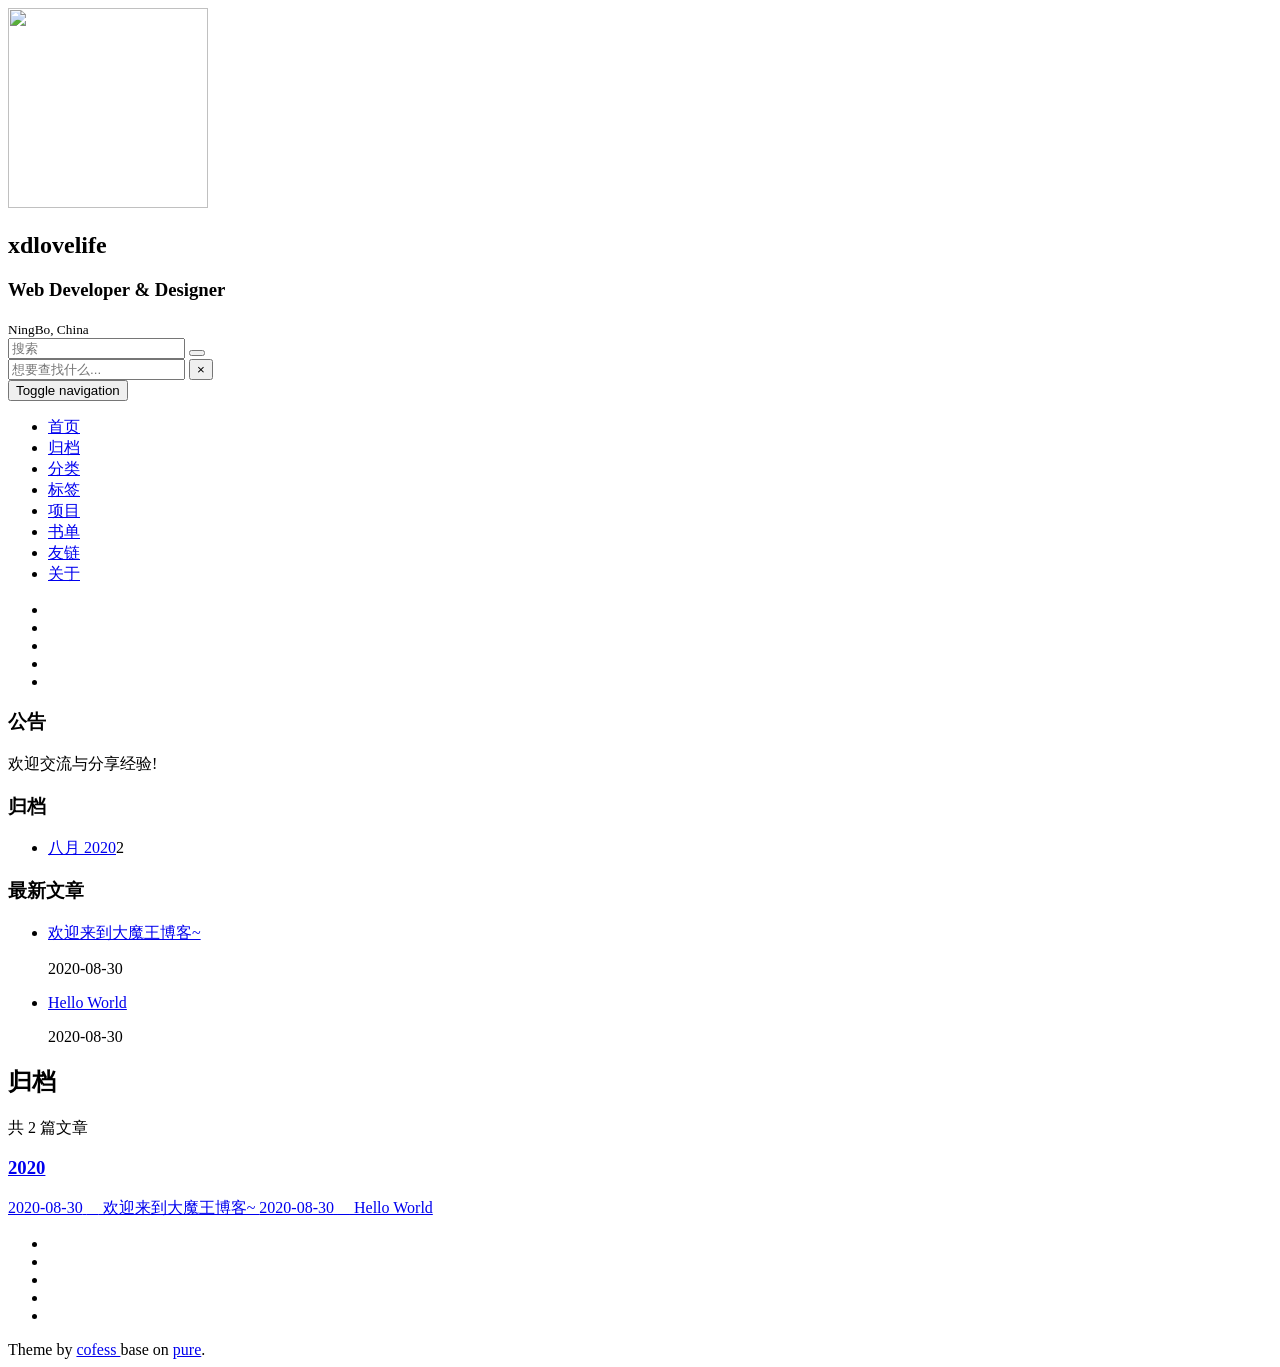
==== commit f16e5de8: "Site updated: 2020-08-31 09:55:10" ====
--- a/archives/index.html
+++ b/archives/index.html
@@ -1 +1 @@
-<!DOCTYPE html><html lang="zh"><head><meta charset="utf-8"><meta http-equiv="X-UA-Compatible" content="IE=edge,chrome=1"><meta name="viewport" content="width=device-width,initial-scale=1,maximum-scale=1,minimum-scale=1,user-scalable=no,minimal-ui"><meta name="renderer" content="webkit"><meta http-equiv="Cache-Control" content="no-transform"><meta http-equiv="Cache-Control" content="no-siteapp"><meta name="apple-mobile-web-app-capable" content="yes"><meta name="apple-mobile-web-app-status-bar-style" content="black"><meta name="format-detection" content="telephone=no,email=no,adress=no"><meta name="theme-color" content="#000000"><meta http-equiv="window-target" content="_top"><title>归档 | 大魔王博客</title><meta name="description" content="欢迎来到我的博客"><meta property="og:type" content="website"><meta property="og:title" content="大魔王博客"><meta property="og:url" content="http://yoursite.com/archives/index.html"><meta property="og:site_name" content="大魔王博客"><meta property="og:description" content="欢迎来到我的博客"><meta property="og:locale" content="zh_CN"><meta property="article:author" content="xdlovelife"><meta name="twitter:card" content="summary"><link rel="canonical" href="http://yoursite.com/archives/index.html"><link rel="alternate" href="/atom.xml" title="大魔王博客" type="application/atom+xml"><link rel="icon" href="/favicon.png" type="image/x-icon"><link rel="stylesheet" href="/css/style.css"><meta name="generator" content="Hexo 5.1.1"></head><body class="main-center" itemscope itemtype="http://schema.org/WebPage"><header class="header" itemscope itemtype="http://schema.org/WPHeader"><div class="slimContent"><div class="navbar-header"><div class="profile-block text-center"><a id="avatar" href="https://github.com/xdlovelife" target="_blank"><img class="img-circle img-rotate" src="/images/avatar.png" width="200" height="200"></a><h2 id="name" class="hidden-xs hidden-sm">xdlovelife</h2><h3 id="title" class="hidden-xs hidden-sm hidden-md">Web Developer &amp; Designer</h3><small id="location" class="text-muted hidden-xs hidden-sm"><i class="icon icon-map-marker"></i> NingBo, China</small></div><div class="search" id="search-form-wrap"><form class="search-form sidebar-form"><div class="input-group"><input type="text" class="search-form-input form-control" placeholder="搜索"> <span class="input-group-btn"><button type="submit" class="search-form-submit btn btn-flat" onclick="return!1"><i class="icon icon-search"></i></button></span></div></form><div class="ins-search"><div class="ins-search-mask"></div><div class="ins-search-container"><div class="ins-input-wrapper"><input type="text" class="ins-search-input" placeholder="想要查找什么..." x-webkit-speech> <button type="button" class="close ins-close ins-selectable" data-dismiss="modal" aria-label="Close"><span aria-hidden="true">×</span></button></div><div class="ins-section-wrapper"><div class="ins-section-container"></div></div></div></div></div><button class="navbar-toggle collapsed" type="button" data-toggle="collapse" data-target="#main-navbar" aria-controls="main-navbar" aria-expanded="false"><span class="sr-only">Toggle navigation</span> <span class="icon-bar"></span> <span class="icon-bar"></span> <span class="icon-bar"></span></button></div><nav id="main-navbar" class="collapse navbar-collapse" itemscope itemtype="http://schema.org/SiteNavigationElement" role="navigation"><ul class="nav navbar-nav main-nav"><li class="menu-item menu-item-home"><a href="/."><i class="icon icon-home-fill"></i> <span class="menu-title">首页</span></a></li><li class="menu-item menu-item-archives"><a href="/archives"><i class="icon icon-archives-fill"></i> <span class="menu-title">归档</span></a></li><li class="menu-item menu-item-categories"><a href="/categories"><i class="icon icon-folder"></i> <span class="menu-title">分类</span></a></li><li class="menu-item menu-item-tags"><a href="/tags"><i class="icon icon-tags"></i> <span class="menu-title">标签</span></a></li><li class="menu-item menu-item-repository"><a href="/repository"><i class="icon icon-project"></i> <span class="menu-title">项目</span></a></li><li class="menu-item menu-item-books"><a href="/books"><i class="icon icon-book-fill"></i> <span class="menu-title">书单</span></a></li><li class="menu-item menu-item-links"><a href="/links"><i class="icon icon-friendship"></i> <span class="menu-title">友链</span></a></li><li class="menu-item menu-item-about"><a href="/about"><i class="icon icon-cup-fill"></i> <span class="menu-title">关于</span></a></li></ul><ul class="social-links"><li><a href="https://github.com/cofess" target="_blank" title="Github" data-toggle="tooltip" data-placement="top"><i class="icon icon-github"></i></a></li><li><a href="http://weibo.com/cofess" target="_blank" title="Weibo" data-toggle="tooltip" data-placement="top"><i class="icon icon-weibo"></i></a></li><li><a href="https://twitter.com/iwebued" target="_blank" title="Twitter" data-toggle="tooltip" data-placement="top"><i class="icon icon-twitter"></i></a></li><li><a href="https://www.behance.net/cofess" target="_blank" title="Behance" data-toggle="tooltip" data-placement="top"><i class="icon icon-behance"></i></a></li><li><a href="/atom.xml" target="_blank" title="Rss" data-toggle="tooltip" data-placement="top"><i class="icon icon-rss"></i></a></li></ul></nav></div></header><aside class="sidebar" itemscope itemtype="http://schema.org/WPSideBar"><div class="slimContent"><div class="widget"><h3 class="widget-title">公告</h3><div class="widget-body"><div id="board"><div class="content"><p>欢迎交流与分享经验!</p></div></div></div></div><div class="widget"><h3 class="widget-title">归档</h3><div class="widget-body"><ul class="archive-list"><li class="archive-list-item"><a class="archive-list-link" href="/archives/2020/08/">八月 2020</a><span class="archive-list-count">2</span></li></ul></div></div><div class="widget"><h3 class="widget-title">最新文章</h3><div class="widget-body"><ul class="recent-post-list list-unstyled no-thumbnail"><li><div class="item-inner"><p class="item-category"></p><p class="item-title"><a href="/%E6%AC%A2%E8%BF%8E%E6%9D%A5%E5%88%B0%E5%A4%A7%E9%AD%94%E7%8E%8B%E5%8D%9A%E5%AE%A2.html" class="title">欢迎来到大魔王博客~</a></p><p class="item-date"><time datetime="2020-08-30T13:00:43.000Z" itemprop="datePublished">2020-08-30</time></p></div></li><li><div class="item-inner"><p class="item-category"></p><p class="item-title"><a href="/hello-world.html" class="title">Hello World</a></p><p class="item-date"><time datetime="2020-08-30T12:48:05.494Z" itemprop="datePublished">2020-08-30</time></p></div></li></ul></div></div></div></aside><main class="main" role="main"><article class="content article article-archives article-type-list" itemscope><header class="article-header"><h1 itemprop="title">归档</h1><p class="text-muted">共 2 篇文章</p></header><div class="article-body"><section class="panel panel-default b-no"><div class="panel-heading" role="tab"><h3 class="panel-title"><a data-toggle="collapse" href="#collapse2020" aria-expanded="true"><i class="icon icon-calendar-plus text-active"></i><i class="icon icon-calendar-minus text"></i> 2020</a></h3></div><div id="collapse2020" class="panel-collapse collapse in" role="tabpanel" aria-labelledby="heading2020"><div class="panel-body"><div class="collection"><a href="/%E6%AC%A2%E8%BF%8E%E6%9D%A5%E5%88%B0%E5%A4%A7%E9%AD%94%E7%8E%8B%E5%8D%9A%E5%AE%A2.html" class="collection-item" target="_blank" itemprop="url"><time datetime="2020-08-30T13:00:43.000Z" itemprop="datePublished">2020-08-30</time> <span>&nbsp;&nbsp;&nbsp;</span> 欢迎来到大魔王博客~ </a><a href="/hello-world.html" class="collection-item" target="_blank" itemprop="url"><time datetime="2020-08-30T12:48:05.494Z" itemprop="datePublished">2020-08-30</time> <span>&nbsp;&nbsp;&nbsp;</span> Hello World</a></div></div></div></section></div></article></main><footer class="footer" itemscope itemtype="http://schema.org/WPFooter"><ul class="social-links"><li><a href="https://github.com/cofess" target="_blank" title="Github" data-toggle="tooltip" data-placement="top"><i class="icon icon-github"></i></a></li><li><a href="http://weibo.com/cofess" target="_blank" title="Weibo" data-toggle="tooltip" data-placement="top"><i class="icon icon-weibo"></i></a></li><li><a href="https://twitter.com/iwebued" target="_blank" title="Twitter" data-toggle="tooltip" data-placement="top"><i class="icon icon-twitter"></i></a></li><li><a href="https://www.behance.net/cofess" target="_blank" title="Behance" data-toggle="tooltip" data-placement="top"><i class="icon icon-behance"></i></a></li><li><a href="/atom.xml" target="_blank" title="Rss" data-toggle="tooltip" data-placement="top"><i class="icon icon-rss"></i></a></li></ul><div class="copyright"><div class="publishby">Theme by <a href="https://github.com/cofess" target="_blank">cofess </a>base on <a href="https://github.com/cofess/hexo-theme-pure" target="_blank">pure</a>.</div></div></footer><script src="//cdn.jsdelivr.net/npm/jquery@1.12.4/dist/jquery.min.js"></script><script>window.jQuery||document.write('<script src="js/jquery.min.js"><\/script>')</script><script src="/js/plugin.min.js"></script><script src="/js/application.js"></script><script>window.INSIGHT_CONFIG={TRANSLATION:{POSTS:"文章",PAGES:"页面",CATEGORIES:"分类",TAGS:"标签",UNTITLED:"(未命名)"},ROOT_URL:"/",CONTENT_URL:"/content.json"}</script><script src="/js/insight.js"></script></body></html>+<!DOCTYPE html><html lang="zh"><head><meta charset="utf-8"><meta http-equiv="X-UA-Compatible" content="IE=edge,chrome=1"><meta name="viewport" content="width=device-width,initial-scale=1,maximum-scale=1,minimum-scale=1,user-scalable=no,minimal-ui"><meta name="renderer" content="webkit"><meta http-equiv="Cache-Control" content="no-transform"><meta http-equiv="Cache-Control" content="no-siteapp"><meta name="apple-mobile-web-app-capable" content="yes"><meta name="apple-mobile-web-app-status-bar-style" content="black"><meta name="format-detection" content="telephone=no,email=no,adress=no"><meta name="theme-color" content="#000000"><meta http-equiv="window-target" content="_top"><title>归档 | 大魔王博客</title><meta name="description" content="欢迎来到我的博客"><meta property="og:type" content="website"><meta property="og:title" content="大魔王博客"><meta property="og:url" content="http://yoursite.com/xdlovelife.coding.me/archives/index.html"><meta property="og:site_name" content="大魔王博客"><meta property="og:description" content="欢迎来到我的博客"><meta property="og:locale" content="zh_CN"><meta property="article:author" content="xdlovelife"><meta name="twitter:card" content="summary"><link rel="canonical" href="http://yoursite.com/xdlovelife.coding.me/archives/index.html"><link rel="alternate" href="/atom.xml" title="大魔王博客" type="application/atom+xml"><link rel="icon" href="/favicon.png" type="image/x-icon"><link rel="stylesheet" href="/xdlovelife.coding.me/css/style.css"><meta name="generator" content="Hexo 5.1.1"></head><body class="main-center" itemscope itemtype="http://schema.org/WebPage"><header class="header" itemscope itemtype="http://schema.org/WPHeader"><div class="slimContent"><div class="navbar-header"><div class="profile-block text-center"><a id="avatar" href="https://github.com/xdlovelife" target="_blank"><img class="img-circle img-rotate" src="/xdlovelife.coding.me/images/avatar.png" width="200" height="200"></a><h2 id="name" class="hidden-xs hidden-sm">xdlovelife</h2><h3 id="title" class="hidden-xs hidden-sm hidden-md">Web Developer &amp; Designer</h3><small id="location" class="text-muted hidden-xs hidden-sm"><i class="icon icon-map-marker"></i> NingBo, China</small></div><div class="search" id="search-form-wrap"><form class="search-form sidebar-form"><div class="input-group"><input type="text" class="search-form-input form-control" placeholder="搜索"> <span class="input-group-btn"><button type="submit" class="search-form-submit btn btn-flat" onclick="return!1"><i class="icon icon-search"></i></button></span></div></form><div class="ins-search"><div class="ins-search-mask"></div><div class="ins-search-container"><div class="ins-input-wrapper"><input type="text" class="ins-search-input" placeholder="想要查找什么..." x-webkit-speech> <button type="button" class="close ins-close ins-selectable" data-dismiss="modal" aria-label="Close"><span aria-hidden="true">×</span></button></div><div class="ins-section-wrapper"><div class="ins-section-container"></div></div></div></div></div><button class="navbar-toggle collapsed" type="button" data-toggle="collapse" data-target="#main-navbar" aria-controls="main-navbar" aria-expanded="false"><span class="sr-only">Toggle navigation</span> <span class="icon-bar"></span> <span class="icon-bar"></span> <span class="icon-bar"></span></button></div><nav id="main-navbar" class="collapse navbar-collapse" itemscope itemtype="http://schema.org/SiteNavigationElement" role="navigation"><ul class="nav navbar-nav main-nav"><li class="menu-item menu-item-home"><a href="/xdlovelife.coding.me/."><i class="icon icon-home-fill"></i> <span class="menu-title">首页</span></a></li><li class="menu-item menu-item-archives"><a href="/xdlovelife.coding.me/archives"><i class="icon icon-archives-fill"></i> <span class="menu-title">归档</span></a></li><li class="menu-item menu-item-categories"><a href="/xdlovelife.coding.me/categories"><i class="icon icon-folder"></i> <span class="menu-title">分类</span></a></li><li class="menu-item menu-item-tags"><a href="/xdlovelife.coding.me/tags"><i class="icon icon-tags"></i> <span class="menu-title">标签</span></a></li><li class="menu-item menu-item-repository"><a href="/xdlovelife.coding.me/repository"><i class="icon icon-project"></i> <span class="menu-title">项目</span></a></li><li class="menu-item menu-item-books"><a href="/xdlovelife.coding.me/books"><i class="icon icon-book-fill"></i> <span class="menu-title">书单</span></a></li><li class="menu-item menu-item-links"><a href="/xdlovelife.coding.me/links"><i class="icon icon-friendship"></i> <span class="menu-title">友链</span></a></li><li class="menu-item menu-item-about"><a href="/xdlovelife.coding.me/about"><i class="icon icon-cup-fill"></i> <span class="menu-title">关于</span></a></li></ul><ul class="social-links"><li><a href="https://github.com/cofess" target="_blank" title="Github" data-toggle="tooltip" data-placement="top"><i class="icon icon-github"></i></a></li><li><a href="http://weibo.com/cofess" target="_blank" title="Weibo" data-toggle="tooltip" data-placement="top"><i class="icon icon-weibo"></i></a></li><li><a href="https://twitter.com/iwebued" target="_blank" title="Twitter" data-toggle="tooltip" data-placement="top"><i class="icon icon-twitter"></i></a></li><li><a href="https://www.behance.net/cofess" target="_blank" title="Behance" data-toggle="tooltip" data-placement="top"><i class="icon icon-behance"></i></a></li><li><a href="/xdlovelife.coding.me/atom.xml" target="_blank" title="Rss" data-toggle="tooltip" data-placement="top"><i class="icon icon-rss"></i></a></li></ul></nav></div></header><aside class="sidebar" itemscope itemtype="http://schema.org/WPSideBar"><div class="slimContent"><div class="widget"><h3 class="widget-title">公告</h3><div class="widget-body"><div id="board"><div class="content"><p>欢迎交流与分享经验!</p></div></div></div></div><div class="widget"><h3 class="widget-title">归档</h3><div class="widget-body"><ul class="archive-list"><li class="archive-list-item"><a class="archive-list-link" href="/xdlovelife.coding.me/archives/2020/08/">八月 2020</a><span class="archive-list-count">2</span></li></ul></div></div><div class="widget"><h3 class="widget-title">最新文章</h3><div class="widget-body"><ul class="recent-post-list list-unstyled no-thumbnail"><li><div class="item-inner"><p class="item-category"></p><p class="item-title"><a href="/xdlovelife.coding.me/%E6%AC%A2%E8%BF%8E%E6%9D%A5%E5%88%B0%E5%A4%A7%E9%AD%94%E7%8E%8B%E5%8D%9A%E5%AE%A2.html" class="title">欢迎来到大魔王博客~</a></p><p class="item-date"><time datetime="2020-08-30T13:00:43.000Z" itemprop="datePublished">2020-08-30</time></p></div></li><li><div class="item-inner"><p class="item-category"></p><p class="item-title"><a href="/xdlovelife.coding.me/hello-world.html" class="title">Hello World</a></p><p class="item-date"><time datetime="2020-08-30T12:48:05.494Z" itemprop="datePublished">2020-08-30</time></p></div></li></ul></div></div></div></aside><main class="main" role="main"><article class="content article article-archives article-type-list" itemscope><header class="article-header"><h1 itemprop="title">归档</h1><p class="text-muted">共 2 篇文章</p></header><div class="article-body"><section class="panel panel-default b-no"><div class="panel-heading" role="tab"><h3 class="panel-title"><a data-toggle="collapse" href="#collapse2020" aria-expanded="true"><i class="icon icon-calendar-plus text-active"></i><i class="icon icon-calendar-minus text"></i> 2020</a></h3></div><div id="collapse2020" class="panel-collapse collapse in" role="tabpanel" aria-labelledby="heading2020"><div class="panel-body"><div class="collection"><a href="/xdlovelife.coding.me/%E6%AC%A2%E8%BF%8E%E6%9D%A5%E5%88%B0%E5%A4%A7%E9%AD%94%E7%8E%8B%E5%8D%9A%E5%AE%A2.html" class="collection-item" target="_blank" itemprop="url"><time datetime="2020-08-30T13:00:43.000Z" itemprop="datePublished">2020-08-30</time> <span>&nbsp;&nbsp;&nbsp;</span> 欢迎来到大魔王博客~ </a><a href="/xdlovelife.coding.me/hello-world.html" class="collection-item" target="_blank" itemprop="url"><time datetime="2020-08-30T12:48:05.494Z" itemprop="datePublished">2020-08-30</time> <span>&nbsp;&nbsp;&nbsp;</span> Hello World</a></div></div></div></section></div></article></main><footer class="footer" itemscope itemtype="http://schema.org/WPFooter"><ul class="social-links"><li><a href="https://github.com/cofess" target="_blank" title="Github" data-toggle="tooltip" data-placement="top"><i class="icon icon-github"></i></a></li><li><a href="http://weibo.com/cofess" target="_blank" title="Weibo" data-toggle="tooltip" data-placement="top"><i class="icon icon-weibo"></i></a></li><li><a href="https://twitter.com/iwebued" target="_blank" title="Twitter" data-toggle="tooltip" data-placement="top"><i class="icon icon-twitter"></i></a></li><li><a href="https://www.behance.net/cofess" target="_blank" title="Behance" data-toggle="tooltip" data-placement="top"><i class="icon icon-behance"></i></a></li><li><a href="/xdlovelife.coding.me/atom.xml" target="_blank" title="Rss" data-toggle="tooltip" data-placement="top"><i class="icon icon-rss"></i></a></li></ul><div class="copyright"><div class="publishby">Theme by <a href="https://github.com/cofess" target="_blank">cofess </a>base on <a href="https://github.com/cofess/hexo-theme-pure" target="_blank">pure</a>.</div></div></footer><script src="//cdn.jsdelivr.net/npm/jquery@1.12.4/dist/jquery.min.js"></script><script>window.jQuery||document.write('<script src="js/jquery.min.js"><\/script>')</script><script src="/xdlovelife.coding.me/js/plugin.min.js"></script><script src="/xdlovelife.coding.me/js/application.js"></script><script>window.INSIGHT_CONFIG={TRANSLATION:{POSTS:"文章",PAGES:"页面",CATEGORIES:"分类",TAGS:"标签",UNTITLED:"(未命名)"},ROOT_URL:"/xdlovelife.coding.me/",CONTENT_URL:"/xdlovelife.coding.me/content.json"}</script><script src="/xdlovelife.coding.me/js/insight.js"></script></body></html>
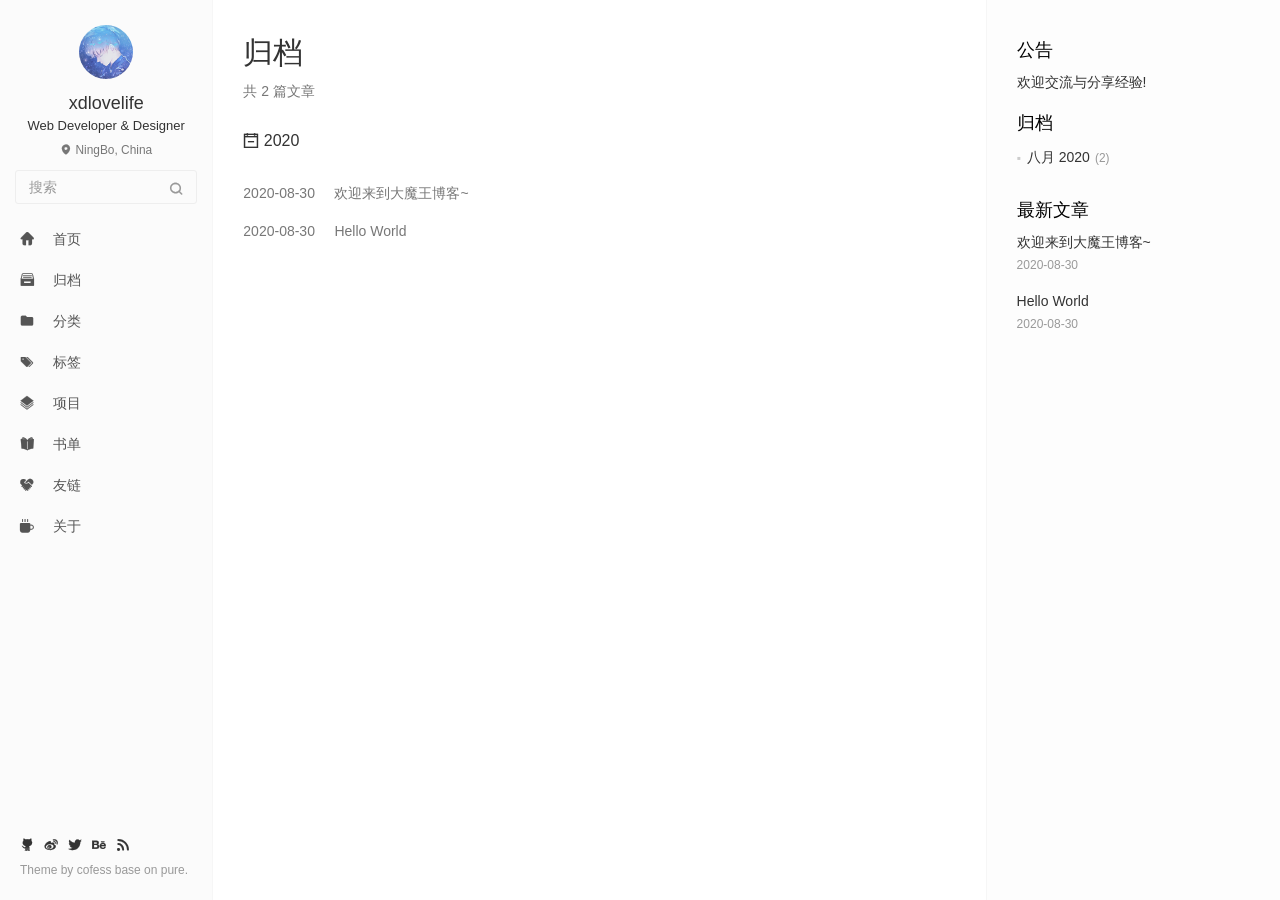
==== commit 51c1c592: "Site updated: 2020-08-31 10:55:48" ====
--- a/archives/index.html
+++ b/archives/index.html
@@ -1 +1 @@
-<!DOCTYPE html><html lang="zh"><head><meta charset="utf-8"><meta http-equiv="X-UA-Compatible" content="IE=edge,chrome=1"><meta name="viewport" content="width=device-width,initial-scale=1,maximum-scale=1,minimum-scale=1,user-scalable=no,minimal-ui"><meta name="renderer" content="webkit"><meta http-equiv="Cache-Control" content="no-transform"><meta http-equiv="Cache-Control" content="no-siteapp"><meta name="apple-mobile-web-app-capable" content="yes"><meta name="apple-mobile-web-app-status-bar-style" content="black"><meta name="format-detection" content="telephone=no,email=no,adress=no"><meta name="theme-color" content="#000000"><meta http-equiv="window-target" content="_top"><title>归档 | 大魔王博客</title><meta name="description" content="欢迎来到我的博客"><meta property="og:type" content="website"><meta property="og:title" content="大魔王博客"><meta property="og:url" content="http://yoursite.com/xdlovelife.coding.me/archives/index.html"><meta property="og:site_name" content="大魔王博客"><meta property="og:description" content="欢迎来到我的博客"><meta property="og:locale" content="zh_CN"><meta property="article:author" content="xdlovelife"><meta name="twitter:card" content="summary"><link rel="canonical" href="http://yoursite.com/xdlovelife.coding.me/archives/index.html"><link rel="alternate" href="/atom.xml" title="大魔王博客" type="application/atom+xml"><link rel="icon" href="/favicon.png" type="image/x-icon"><link rel="stylesheet" href="/xdlovelife.coding.me/css/style.css"><meta name="generator" content="Hexo 5.1.1"></head><body class="main-center" itemscope itemtype="http://schema.org/WebPage"><header class="header" itemscope itemtype="http://schema.org/WPHeader"><div class="slimContent"><div class="navbar-header"><div class="profile-block text-center"><a id="avatar" href="https://github.com/xdlovelife" target="_blank"><img class="img-circle img-rotate" src="/xdlovelife.coding.me/images/avatar.png" width="200" height="200"></a><h2 id="name" class="hidden-xs hidden-sm">xdlovelife</h2><h3 id="title" class="hidden-xs hidden-sm hidden-md">Web Developer &amp; Designer</h3><small id="location" class="text-muted hidden-xs hidden-sm"><i class="icon icon-map-marker"></i> NingBo, China</small></div><div class="search" id="search-form-wrap"><form class="search-form sidebar-form"><div class="input-group"><input type="text" class="search-form-input form-control" placeholder="搜索"> <span class="input-group-btn"><button type="submit" class="search-form-submit btn btn-flat" onclick="return!1"><i class="icon icon-search"></i></button></span></div></form><div class="ins-search"><div class="ins-search-mask"></div><div class="ins-search-container"><div class="ins-input-wrapper"><input type="text" class="ins-search-input" placeholder="想要查找什么..." x-webkit-speech> <button type="button" class="close ins-close ins-selectable" data-dismiss="modal" aria-label="Close"><span aria-hidden="true">×</span></button></div><div class="ins-section-wrapper"><div class="ins-section-container"></div></div></div></div></div><button class="navbar-toggle collapsed" type="button" data-toggle="collapse" data-target="#main-navbar" aria-controls="main-navbar" aria-expanded="false"><span class="sr-only">Toggle navigation</span> <span class="icon-bar"></span> <span class="icon-bar"></span> <span class="icon-bar"></span></button></div><nav id="main-navbar" class="collapse navbar-collapse" itemscope itemtype="http://schema.org/SiteNavigationElement" role="navigation"><ul class="nav navbar-nav main-nav"><li class="menu-item menu-item-home"><a href="/xdlovelife.coding.me/."><i class="icon icon-home-fill"></i> <span class="menu-title">首页</span></a></li><li class="menu-item menu-item-archives"><a href="/xdlovelife.coding.me/archives"><i class="icon icon-archives-fill"></i> <span class="menu-title">归档</span></a></li><li class="menu-item menu-item-categories"><a href="/xdlovelife.coding.me/categories"><i class="icon icon-folder"></i> <span class="menu-title">分类</span></a></li><li class="menu-item menu-item-tags"><a href="/xdlovelife.coding.me/tags"><i class="icon icon-tags"></i> <span class="menu-title">标签</span></a></li><li class="menu-item menu-item-repository"><a href="/xdlovelife.coding.me/repository"><i class="icon icon-project"></i> <span class="menu-title">项目</span></a></li><li class="menu-item menu-item-books"><a href="/xdlovelife.coding.me/books"><i class="icon icon-book-fill"></i> <span class="menu-title">书单</span></a></li><li class="menu-item menu-item-links"><a href="/xdlovelife.coding.me/links"><i class="icon icon-friendship"></i> <span class="menu-title">友链</span></a></li><li class="menu-item menu-item-about"><a href="/xdlovelife.coding.me/about"><i class="icon icon-cup-fill"></i> <span class="menu-title">关于</span></a></li></ul><ul class="social-links"><li><a href="https://github.com/cofess" target="_blank" title="Github" data-toggle="tooltip" data-placement="top"><i class="icon icon-github"></i></a></li><li><a href="http://weibo.com/cofess" target="_blank" title="Weibo" data-toggle="tooltip" data-placement="top"><i class="icon icon-weibo"></i></a></li><li><a href="https://twitter.com/iwebued" target="_blank" title="Twitter" data-toggle="tooltip" data-placement="top"><i class="icon icon-twitter"></i></a></li><li><a href="https://www.behance.net/cofess" target="_blank" title="Behance" data-toggle="tooltip" data-placement="top"><i class="icon icon-behance"></i></a></li><li><a href="/xdlovelife.coding.me/atom.xml" target="_blank" title="Rss" data-toggle="tooltip" data-placement="top"><i class="icon icon-rss"></i></a></li></ul></nav></div></header><aside class="sidebar" itemscope itemtype="http://schema.org/WPSideBar"><div class="slimContent"><div class="widget"><h3 class="widget-title">公告</h3><div class="widget-body"><div id="board"><div class="content"><p>欢迎交流与分享经验!</p></div></div></div></div><div class="widget"><h3 class="widget-title">归档</h3><div class="widget-body"><ul class="archive-list"><li class="archive-list-item"><a class="archive-list-link" href="/xdlovelife.coding.me/archives/2020/08/">八月 2020</a><span class="archive-list-count">2</span></li></ul></div></div><div class="widget"><h3 class="widget-title">最新文章</h3><div class="widget-body"><ul class="recent-post-list list-unstyled no-thumbnail"><li><div class="item-inner"><p class="item-category"></p><p class="item-title"><a href="/xdlovelife.coding.me/%E6%AC%A2%E8%BF%8E%E6%9D%A5%E5%88%B0%E5%A4%A7%E9%AD%94%E7%8E%8B%E5%8D%9A%E5%AE%A2.html" class="title">欢迎来到大魔王博客~</a></p><p class="item-date"><time datetime="2020-08-30T13:00:43.000Z" itemprop="datePublished">2020-08-30</time></p></div></li><li><div class="item-inner"><p class="item-category"></p><p class="item-title"><a href="/xdlovelife.coding.me/hello-world.html" class="title">Hello World</a></p><p class="item-date"><time datetime="2020-08-30T12:48:05.494Z" itemprop="datePublished">2020-08-30</time></p></div></li></ul></div></div></div></aside><main class="main" role="main"><article class="content article article-archives article-type-list" itemscope><header class="article-header"><h1 itemprop="title">归档</h1><p class="text-muted">共 2 篇文章</p></header><div class="article-body"><section class="panel panel-default b-no"><div class="panel-heading" role="tab"><h3 class="panel-title"><a data-toggle="collapse" href="#collapse2020" aria-expanded="true"><i class="icon icon-calendar-plus text-active"></i><i class="icon icon-calendar-minus text"></i> 2020</a></h3></div><div id="collapse2020" class="panel-collapse collapse in" role="tabpanel" aria-labelledby="heading2020"><div class="panel-body"><div class="collection"><a href="/xdlovelife.coding.me/%E6%AC%A2%E8%BF%8E%E6%9D%A5%E5%88%B0%E5%A4%A7%E9%AD%94%E7%8E%8B%E5%8D%9A%E5%AE%A2.html" class="collection-item" target="_blank" itemprop="url"><time datetime="2020-08-30T13:00:43.000Z" itemprop="datePublished">2020-08-30</time> <span>&nbsp;&nbsp;&nbsp;</span> 欢迎来到大魔王博客~ </a><a href="/xdlovelife.coding.me/hello-world.html" class="collection-item" target="_blank" itemprop="url"><time datetime="2020-08-30T12:48:05.494Z" itemprop="datePublished">2020-08-30</time> <span>&nbsp;&nbsp;&nbsp;</span> Hello World</a></div></div></div></section></div></article></main><footer class="footer" itemscope itemtype="http://schema.org/WPFooter"><ul class="social-links"><li><a href="https://github.com/cofess" target="_blank" title="Github" data-toggle="tooltip" data-placement="top"><i class="icon icon-github"></i></a></li><li><a href="http://weibo.com/cofess" target="_blank" title="Weibo" data-toggle="tooltip" data-placement="top"><i class="icon icon-weibo"></i></a></li><li><a href="https://twitter.com/iwebued" target="_blank" title="Twitter" data-toggle="tooltip" data-placement="top"><i class="icon icon-twitter"></i></a></li><li><a href="https://www.behance.net/cofess" target="_blank" title="Behance" data-toggle="tooltip" data-placement="top"><i class="icon icon-behance"></i></a></li><li><a href="/xdlovelife.coding.me/atom.xml" target="_blank" title="Rss" data-toggle="tooltip" data-placement="top"><i class="icon icon-rss"></i></a></li></ul><div class="copyright"><div class="publishby">Theme by <a href="https://github.com/cofess" target="_blank">cofess </a>base on <a href="https://github.com/cofess/hexo-theme-pure" target="_blank">pure</a>.</div></div></footer><script src="//cdn.jsdelivr.net/npm/jquery@1.12.4/dist/jquery.min.js"></script><script>window.jQuery||document.write('<script src="js/jquery.min.js"><\/script>')</script><script src="/xdlovelife.coding.me/js/plugin.min.js"></script><script src="/xdlovelife.coding.me/js/application.js"></script><script>window.INSIGHT_CONFIG={TRANSLATION:{POSTS:"文章",PAGES:"页面",CATEGORIES:"分类",TAGS:"标签",UNTITLED:"(未命名)"},ROOT_URL:"/xdlovelife.coding.me/",CONTENT_URL:"/xdlovelife.coding.me/content.json"}</script><script src="/xdlovelife.coding.me/js/insight.js"></script></body></html>+<!DOCTYPE html><html lang="zh"><head><meta charset="utf-8"><meta http-equiv="X-UA-Compatible" content="IE=edge,chrome=1"><meta name="viewport" content="width=device-width,initial-scale=1,maximum-scale=1,minimum-scale=1,user-scalable=no,minimal-ui"><meta name="renderer" content="webkit"><meta http-equiv="Cache-Control" content="no-transform"><meta http-equiv="Cache-Control" content="no-siteapp"><meta name="apple-mobile-web-app-capable" content="yes"><meta name="apple-mobile-web-app-status-bar-style" content="black"><meta name="format-detection" content="telephone=no,email=no,adress=no"><meta name="theme-color" content="#000000"><meta http-equiv="window-target" content="_top"><title>归档 | 大魔王博客</title><meta name="description" content="欢迎来到我的博客"><meta property="og:type" content="website"><meta property="og:title" content="大魔王博客"><meta property="og:url" content="http://yoursite.com/archives/index.html"><meta property="og:site_name" content="大魔王博客"><meta property="og:description" content="欢迎来到我的博客"><meta property="og:locale" content="zh_CN"><meta property="article:author" content="xdlovelife"><meta name="twitter:card" content="summary"><link rel="canonical" href="http://yoursite.com/archives/index.html"><link rel="alternate" href="/atom.xml" title="大魔王博客" type="application/atom+xml"><link rel="icon" href="/favicon.png" type="image/x-icon"><link rel="stylesheet" href="/css/style.css"><meta name="generator" content="Hexo 5.1.1"></head><body class="main-center" itemscope itemtype="http://schema.org/WebPage"><header class="header" itemscope itemtype="http://schema.org/WPHeader"><div class="slimContent"><div class="navbar-header"><div class="profile-block text-center"><a id="avatar" href="https://github.com/xdlovelife" target="_blank"><img class="img-circle img-rotate" src="/images/avatar.png" width="200" height="200"></a><h2 id="name" class="hidden-xs hidden-sm">xdlovelife</h2><h3 id="title" class="hidden-xs hidden-sm hidden-md">Web Developer &amp; Designer</h3><small id="location" class="text-muted hidden-xs hidden-sm"><i class="icon icon-map-marker"></i> NingBo, China</small></div><div class="search" id="search-form-wrap"><form class="search-form sidebar-form"><div class="input-group"><input type="text" class="search-form-input form-control" placeholder="搜索"> <span class="input-group-btn"><button type="submit" class="search-form-submit btn btn-flat" onclick="return!1"><i class="icon icon-search"></i></button></span></div></form><div class="ins-search"><div class="ins-search-mask"></div><div class="ins-search-container"><div class="ins-input-wrapper"><input type="text" class="ins-search-input" placeholder="想要查找什么..." x-webkit-speech> <button type="button" class="close ins-close ins-selectable" data-dismiss="modal" aria-label="Close"><span aria-hidden="true">×</span></button></div><div class="ins-section-wrapper"><div class="ins-section-container"></div></div></div></div></div><button class="navbar-toggle collapsed" type="button" data-toggle="collapse" data-target="#main-navbar" aria-controls="main-navbar" aria-expanded="false"><span class="sr-only">Toggle navigation</span> <span class="icon-bar"></span> <span class="icon-bar"></span> <span class="icon-bar"></span></button></div><nav id="main-navbar" class="collapse navbar-collapse" itemscope itemtype="http://schema.org/SiteNavigationElement" role="navigation"><ul class="nav navbar-nav main-nav"><li class="menu-item menu-item-home"><a href="/."><i class="icon icon-home-fill"></i> <span class="menu-title">首页</span></a></li><li class="menu-item menu-item-archives"><a href="/archives"><i class="icon icon-archives-fill"></i> <span class="menu-title">归档</span></a></li><li class="menu-item menu-item-categories"><a href="/categories"><i class="icon icon-folder"></i> <span class="menu-title">分类</span></a></li><li class="menu-item menu-item-tags"><a href="/tags"><i class="icon icon-tags"></i> <span class="menu-title">标签</span></a></li><li class="menu-item menu-item-repository"><a href="/repository"><i class="icon icon-project"></i> <span class="menu-title">项目</span></a></li><li class="menu-item menu-item-books"><a href="/books"><i class="icon icon-book-fill"></i> <span class="menu-title">书单</span></a></li><li class="menu-item menu-item-links"><a href="/links"><i class="icon icon-friendship"></i> <span class="menu-title">友链</span></a></li><li class="menu-item menu-item-about"><a href="/about"><i class="icon icon-cup-fill"></i> <span class="menu-title">关于</span></a></li></ul><ul class="social-links"><li><a href="https://github.com/cofess" target="_blank" title="Github" data-toggle="tooltip" data-placement="top"><i class="icon icon-github"></i></a></li><li><a href="http://weibo.com/cofess" target="_blank" title="Weibo" data-toggle="tooltip" data-placement="top"><i class="icon icon-weibo"></i></a></li><li><a href="https://twitter.com/iwebued" target="_blank" title="Twitter" data-toggle="tooltip" data-placement="top"><i class="icon icon-twitter"></i></a></li><li><a href="https://www.behance.net/cofess" target="_blank" title="Behance" data-toggle="tooltip" data-placement="top"><i class="icon icon-behance"></i></a></li><li><a href="/atom.xml" target="_blank" title="Rss" data-toggle="tooltip" data-placement="top"><i class="icon icon-rss"></i></a></li></ul></nav></div></header><aside class="sidebar" itemscope itemtype="http://schema.org/WPSideBar"><div class="slimContent"><div class="widget"><h3 class="widget-title">公告</h3><div class="widget-body"><div id="board"><div class="content"><p>欢迎交流与分享经验!</p></div></div></div></div><div class="widget"><h3 class="widget-title">归档</h3><div class="widget-body"><ul class="archive-list"><li class="archive-list-item"><a class="archive-list-link" href="/archives/2020/08/">八月 2020</a><span class="archive-list-count">2</span></li></ul></div></div><div class="widget"><h3 class="widget-title">最新文章</h3><div class="widget-body"><ul class="recent-post-list list-unstyled no-thumbnail"><li><div class="item-inner"><p class="item-category"></p><p class="item-title"><a href="/%E6%AC%A2%E8%BF%8E%E6%9D%A5%E5%88%B0%E5%A4%A7%E9%AD%94%E7%8E%8B%E5%8D%9A%E5%AE%A2.html" class="title">欢迎来到大魔王博客~</a></p><p class="item-date"><time datetime="2020-08-30T13:00:43.000Z" itemprop="datePublished">2020-08-30</time></p></div></li><li><div class="item-inner"><p class="item-category"></p><p class="item-title"><a href="/hello-world.html" class="title">Hello World</a></p><p class="item-date"><time datetime="2020-08-30T12:48:05.494Z" itemprop="datePublished">2020-08-30</time></p></div></li></ul></div></div></div></aside><main class="main" role="main"><article class="content article article-archives article-type-list" itemscope><header class="article-header"><h1 itemprop="title">归档</h1><p class="text-muted">共 2 篇文章</p></header><div class="article-body"><section class="panel panel-default b-no"><div class="panel-heading" role="tab"><h3 class="panel-title"><a data-toggle="collapse" href="#collapse2020" aria-expanded="true"><i class="icon icon-calendar-plus text-active"></i><i class="icon icon-calendar-minus text"></i> 2020</a></h3></div><div id="collapse2020" class="panel-collapse collapse in" role="tabpanel" aria-labelledby="heading2020"><div class="panel-body"><div class="collection"><a href="/%E6%AC%A2%E8%BF%8E%E6%9D%A5%E5%88%B0%E5%A4%A7%E9%AD%94%E7%8E%8B%E5%8D%9A%E5%AE%A2.html" class="collection-item" target="_blank" itemprop="url"><time datetime="2020-08-30T13:00:43.000Z" itemprop="datePublished">2020-08-30</time> <span>&nbsp;&nbsp;&nbsp;</span> 欢迎来到大魔王博客~ </a><a href="/hello-world.html" class="collection-item" target="_blank" itemprop="url"><time datetime="2020-08-30T12:48:05.494Z" itemprop="datePublished">2020-08-30</time> <span>&nbsp;&nbsp;&nbsp;</span> Hello World</a></div></div></div></section></div></article></main><footer class="footer" itemscope itemtype="http://schema.org/WPFooter"><ul class="social-links"><li><a href="https://github.com/cofess" target="_blank" title="Github" data-toggle="tooltip" data-placement="top"><i class="icon icon-github"></i></a></li><li><a href="http://weibo.com/cofess" target="_blank" title="Weibo" data-toggle="tooltip" data-placement="top"><i class="icon icon-weibo"></i></a></li><li><a href="https://twitter.com/iwebued" target="_blank" title="Twitter" data-toggle="tooltip" data-placement="top"><i class="icon icon-twitter"></i></a></li><li><a href="https://www.behance.net/cofess" target="_blank" title="Behance" data-toggle="tooltip" data-placement="top"><i class="icon icon-behance"></i></a></li><li><a href="/atom.xml" target="_blank" title="Rss" data-toggle="tooltip" data-placement="top"><i class="icon icon-rss"></i></a></li></ul><div class="copyright"><div class="publishby">Theme by <a href="https://github.com/cofess" target="_blank">cofess </a>base on <a href="https://github.com/cofess/hexo-theme-pure" target="_blank">pure</a>.</div></div></footer><script src="//cdn.jsdelivr.net/npm/jquery@1.12.4/dist/jquery.min.js"></script><script>window.jQuery||document.write('<script src="js/jquery.min.js"><\/script>')</script><script src="/js/plugin.min.js"></script><script src="/js/application.js"></script><script>window.INSIGHT_CONFIG={TRANSLATION:{POSTS:"文章",PAGES:"页面",CATEGORIES:"分类",TAGS:"标签",UNTITLED:"(未命名)"},ROOT_URL:"/",CONTENT_URL:"/content.json"}</script><script src="/js/insight.js"></script></body></html>
--- a/css/style.css
+++ b/css/style.css
@@ -0,0 +1,11 @@
+/* build time:Mon Aug 31 2020 10:55:48 GMT+0800 (GMT+08:00)*/
+@charset "UTF-8";/*!
+ * Bootstrap v3.3.7 (http://getbootstrap.com)
+ * Copyright 2011-2016 Twitter, Inc.
+ * Licensed under MIT (https://github.com/twbs/bootstrap/blob/master/LICENSE)
+ *//*! normalize.css v3.0.3 | MIT License | github.com/necolas/normalize.css */html{font-family:sans-serif;-ms-text-size-adjust:100%;-webkit-text-size-adjust:100%}body{margin:0}article,aside,details,figcaption,figure,footer,header,hgroup,main,menu,nav,section,summary{display:block}audio,canvas,progress,video{display:inline-block;vertical-align:baseline}audio:not([controls]){display:none;height:0}[hidden],template{display:none}a{background-color:transparent}a:active,a:hover{outline:0}abbr[title]{border-bottom:1px dotted}b,strong{font-weight:700}dfn{font-style:italic}h1{font-size:2em;margin:.67em 0}mark{background:#ff0;color:#000}small{font-size:80%}sub,sup{font-size:75%;line-height:0;position:relative;vertical-align:baseline}sup{top:-.5em}sub{bottom:-.25em}img{border:0}svg:not(:root){overflow:hidden}figure{margin:1em 40px}hr{-webkit-box-sizing:content-box;box-sizing:content-box;height:0}pre{overflow:auto}code,kbd,pre,samp{font-family:monospace,monospace;font-size:1em}button,input,optgroup,select,textarea{color:inherit;font:inherit;margin:0}button{overflow:visible}button,select{text-transform:none}button,html input[type=button],input[type=reset],input[type=submit]{-webkit-appearance:button;cursor:pointer}button[disabled],html input[disabled]{cursor:default}button::-moz-focus-inner,input::-moz-focus-inner{border:0;padding:0}input{line-height:normal}input[type=checkbox],input[type=radio]{-webkit-box-sizing:border-box;box-sizing:border-box;padding:0}input[type=number]::-webkit-inner-spin-button,input[type=number]::-webkit-outer-spin-button{height:auto}input[type=search]{-webkit-appearance:textfield;-webkit-box-sizing:content-box;box-sizing:content-box}input[type=search]::-webkit-search-cancel-button,input[type=search]::-webkit-search-decoration{-webkit-appearance:none}fieldset{border:1px solid silver;margin:0 2px;padding:.35em .625em .75em}legend{border:0;padding:0}textarea{overflow:auto}optgroup{font-weight:700}table{border-collapse:collapse;border-spacing:0}td,th{padding:0}/*! Source: https://github.com/h5bp/html5-boilerplate/blob/master/src/css/main.css */*{-webkit-box-sizing:border-box;box-sizing:border-box}:after,:before{-webkit-box-sizing:border-box;box-sizing:border-box}html{font-size:10px;-webkit-tap-highlight-color:transparent}button,input,select,textarea{font-family:inherit;font-size:inherit;line-height:inherit}a{color:#2196f3;text-decoration:none}a:focus,a:hover{color:#0a6ebd;text-decoration:underline}a:focus{outline:5px auto -webkit-focus-ring-color;outline-offset:-2px}figure{margin:0}img{vertical-align:middle}.img-responsive{display:block;max-width:100%;height:auto}.img-rounded{border-radius:6px}.img-thumbnail{padding:4px;line-height:1.57143;background-color:#fff;border:1px solid #ddd;border-radius:4px;-webkit-transition:all .2s ease-in-out;transition:all .2s ease-in-out;display:inline-block;max-width:100%;height:auto}.img-circle{border-radius:50%}hr{margin-top:21px;margin-bottom:21px;border:0;border-top:1px solid #eee}.sr-only{position:absolute;width:1px;height:1px;margin:-1px;padding:0;overflow:hidden;clip:rect(0,0,0,0);border:0}.sr-only-focusable:active,.sr-only-focusable:focus{position:static;width:auto;height:auto;margin:0;overflow:visible;clip:auto}[role=button]{cursor:pointer}.h1,.h2,.h3,.h4,.h5,.h6,h1,h2,h3,h4,h5,h6{font-family:inherit;font-weight:500;line-height:1.1;color:inherit}.h1 .small,.h1 small,.h2 .small,.h2 small,.h3 .small,.h3 small,.h4 .small,.h4 small,.h5 .small,.h5 small,.h6 .small,.h6 small,h1 .small,h1 small,h2 .small,h2 small,h3 .small,h3 small,h4 .small,h4 small,h5 .small,h5 small,h6 .small,h6 small{font-weight:400;line-height:1;color:#777}.h1,.h2,.h3,h1,h2,h3{margin-top:21px;margin-bottom:10.5px}.h1 .small,.h1 small,.h2 .small,.h2 small,.h3 .small,.h3 small,h1 .small,h1 small,h2 .small,h2 small,h3 .small,h3 small{font-size:65%}.h4,.h5,.h6,h4,h5,h6{margin-top:10.5px;margin-bottom:10.5px}.h4 .small,.h4 small,.h5 .small,.h5 small,.h6 .small,.h6 small,h4 .small,h4 small,h5 .small,h5 small,h6 .small,h6 small{font-size:75%}.h1,h1{font-size:30px}.h2,h2{font-size:26px}.h3,h3{font-size:22px}.h4,h4{font-size:18px}.h5,h5{font-size:14px}.h6,h6{font-size:12px}p{margin:0 0 10.5px}.lead{margin-bottom:21px;font-size:16px;font-weight:300;line-height:1.4}.small,small{font-size:85%}.mark,mark{background-color:#fcf8e3;padding:.2em}.text-left{text-align:left}.text-right{text-align:right}.text-center{text-align:center}.text-justify{text-align:justify}.text-nowrap{white-space:nowrap}.text-lowercase{text-transform:lowercase}.initialism,.text-uppercase{text-transform:uppercase}.text-capitalize{text-transform:capitalize}.text-muted{color:#777!important}.text-primary{color:#2196f3}a.text-primary:focus,a.text-primary:hover{color:#0c7cd5}.text-success{color:#3c763d}a.text-success:focus,a.text-success:hover{color:#2b542c}.text-info{color:#31708f}a.text-info:focus,a.text-info:hover{color:#245269}.text-warning{color:#8a6d3b}a.text-warning:focus,a.text-warning:hover{color:#66512c}.text-danger{color:#a94442}a.text-danger:focus,a.text-danger:hover{color:#843534}.bg-primary{color:#fff}.bg-primary{background-color:#2196f3}a.bg-primary:focus,a.bg-primary:hover{background-color:#0c7cd5}.bg-success{background-color:#dff0d8}a.bg-success:focus,a.bg-success:hover{background-color:#c1e2b3}.bg-info{background-color:#d9edf7}a.bg-info:focus,a.bg-info:hover{background-color:#afd9ee}.bg-warning{background-color:#fcf8e3}a.bg-warning:focus,a.bg-warning:hover{background-color:#f7ecb5}.bg-danger{background-color:#f2dede}a.bg-danger:focus,a.bg-danger:hover{background-color:#e4b9b9}.page-header{padding-bottom:9.5px;margin:42px 0 21px;border-bottom:1px solid #eee}ol,ul{margin-top:0;margin-bottom:10.5px}ol ol,ol ul,ul ol,ul ul{margin-bottom:0}.list-unstyled{padding-left:0;list-style:none}.list-inline{padding-left:0;list-style:none;margin-left:-5px}.list-inline>li{display:inline-block;padding-left:5px;padding-right:5px}dl{margin-top:0;margin-bottom:21px}dd,dt{line-height:1.57143}dt{font-weight:700}dd{margin-left:0}.dl-horizontal dd:after,.dl-horizontal dd:before{content:" ";display:table}.dl-horizontal dd:after{clear:both}abbr[data-original-title],abbr[title]{cursor:help;border-bottom:1px dotted #777}.initialism{font-size:90%}blockquote{padding:10.5px 16px;margin:0 0 21px;border:1px dotted #eee;border-left:3px solid #eee;background-color:#fbfbfb}blockquote ol:last-child,blockquote p:last-child,blockquote ul:last-child{margin-bottom:0}blockquote .small,blockquote footer,blockquote small{display:block;font-size:80%;line-height:1.57143;color:#777}blockquote .small:before,blockquote footer:before,blockquote small:before{content:'\2014 \00A0'}.blockquote-reverse,blockquote.pull-right{padding-right:15px;padding-left:0;border-right:5px solid #eee;border-left:0;text-align:right}.blockquote-reverse .small:before,.blockquote-reverse footer:before,.blockquote-reverse small:before,blockquote.pull-right .small:before,blockquote.pull-right footer:before,blockquote.pull-right small:before{content:''}.blockquote-reverse .small:after,.blockquote-reverse footer:after,.blockquote-reverse small:after,blockquote.pull-right .small:after,blockquote.pull-right footer:after,blockquote.pull-right small:after{content:'\00A0 \2014'}address{margin-bottom:21px;font-style:normal;line-height:1.57143}.container{margin-right:auto;margin-left:auto;padding-left:15px;padding-right:15px}.container:after,.container:before{content:" ";display:table}.container:after{clear:both}.container-fluid{margin-right:auto;margin-left:auto;padding-left:15px;padding-right:15px}.container-fluid:after,.container-fluid:before{content:" ";display:table}.container-fluid:after{clear:both}.row{margin-left:-15px;margin-right:-15px}.row:after,.row:before{content:" ";display:table}.row:after{clear:both}.col-lg-1,.col-lg-10,.col-lg-11,.col-lg-12,.col-lg-2,.col-lg-3,.col-lg-4,.col-lg-5,.col-lg-6,.col-lg-7,.col-lg-8,.col-lg-9,.col-md-1,.col-md-10,.col-md-11,.col-md-12,.col-md-2,.col-md-3,.col-md-4,.col-md-5,.col-md-6,.col-md-7,.col-md-8,.col-md-9,.col-sm-1,.col-sm-10,.col-sm-11,.col-sm-12,.col-sm-2,.col-sm-3,.col-sm-4,.col-sm-5,.col-sm-6,.col-sm-7,.col-sm-8,.col-sm-9,.col-xs-1,.col-xs-10,.col-xs-11,.col-xs-12,.col-xs-2,.col-xs-3,.col-xs-4,.col-xs-5,.col-xs-6,.col-xs-7,.col-xs-8,.col-xs-9{position:relative;min-height:1px;padding-left:15px;padding-right:15px}.col-xs-1,.col-xs-10,.col-xs-11,.col-xs-12,.col-xs-2,.col-xs-3,.col-xs-4,.col-xs-5,.col-xs-6,.col-xs-7,.col-xs-8,.col-xs-9{float:left}.col-xs-1{width:8.33333%}.col-xs-2{width:16.66667%}.col-xs-3{width:25%}.col-xs-4{width:33.33333%}.col-xs-5{width:41.66667%}.col-xs-6{width:50%}.col-xs-7{width:58.33333%}.col-xs-8{width:66.66667%}.col-xs-9{width:75%}.col-xs-10{width:83.33333%}.col-xs-11{width:91.66667%}.col-xs-12{width:100%}.col-xs-pull-0{right:auto}.col-xs-pull-1{right:8.33333%}.col-xs-pull-2{right:16.66667%}.col-xs-pull-3{right:25%}.col-xs-pull-4{right:33.33333%}.col-xs-pull-5{right:41.66667%}.col-xs-pull-6{right:50%}.col-xs-pull-7{right:58.33333%}.col-xs-pull-8{right:66.66667%}.col-xs-pull-9{right:75%}.col-xs-pull-10{right:83.33333%}.col-xs-pull-11{right:91.66667%}.col-xs-pull-12{right:100%}.col-xs-push-0{left:auto}.col-xs-push-1{left:8.33333%}.col-xs-push-2{left:16.66667%}.col-xs-push-3{left:25%}.col-xs-push-4{left:33.33333%}.col-xs-push-5{left:41.66667%}.col-xs-push-6{left:50%}.col-xs-push-7{left:58.33333%}.col-xs-push-8{left:66.66667%}.col-xs-push-9{left:75%}.col-xs-push-10{left:83.33333%}.col-xs-push-11{left:91.66667%}.col-xs-push-12{left:100%}.col-xs-offset-0{margin-left:0}.col-xs-offset-1{margin-left:8.33333%}.col-xs-offset-2{margin-left:16.66667%}.col-xs-offset-3{margin-left:25%}.col-xs-offset-4{margin-left:33.33333%}.col-xs-offset-5{margin-left:41.66667%}.col-xs-offset-6{margin-left:50%}.col-xs-offset-7{margin-left:58.33333%}.col-xs-offset-8{margin-left:66.66667%}.col-xs-offset-9{margin-left:75%}.col-xs-offset-10{margin-left:83.33333%}.col-xs-offset-11{margin-left:91.66667%}.col-xs-offset-12{margin-left:100%}.btn{display:inline-block;margin-bottom:0;font-weight:400;text-align:center;vertical-align:middle;-ms-touch-action:manipulation;touch-action:manipulation;cursor:pointer;background-image:none;border:1px solid transparent;white-space:nowrap;padding:6px 12px;font-size:14px;line-height:1.57143;border-radius:4px;-webkit-user-select:none;-moz-user-select:none;-ms-user-select:none;user-select:none}.btn.active.focus,.btn.active:focus,.btn.focus,.btn:active.focus,.btn:active:focus,.btn:focus{outline:5px auto -webkit-focus-ring-color;outline-offset:-2px}.btn.focus,.btn:focus,.btn:hover{color:#333;text-decoration:none}.btn.active,.btn:active{outline:0;background-image:none;-webkit-box-shadow:inset 0 3px 5px rgba(0,0,0,.125);box-shadow:inset 0 3px 5px rgba(0,0,0,.125)}.btn.disabled,.btn[disabled],fieldset[disabled] .btn{cursor:not-allowed;opacity:.65;-webkit-box-shadow:none;box-shadow:none}a.btn.disabled,fieldset[disabled] a.btn{pointer-events:none}.btn-default{color:#333;background-color:#fff;border-color:#ccc}.btn-default.focus,.btn-default:focus{color:#333;background-color:#e6e6e6;border-color:#8c8c8c}.btn-default:hover{color:#333;background-color:#e6e6e6;border-color:#adadad}.btn-default.active,.btn-default:active,.open>.btn-default.dropdown-toggle{color:#333;background-color:#e6e6e6;border-color:#adadad}.btn-default.active.focus,.btn-default.active:focus,.btn-default.active:hover,.btn-default:active.focus,.btn-default:active:focus,.btn-default:active:hover,.open>.btn-default.dropdown-toggle.focus,.open>.btn-default.dropdown-toggle:focus,.open>.btn-default.dropdown-toggle:hover{color:#333;background-color:#d4d4d4;border-color:#8c8c8c}.btn-default.active,.btn-default:active,.open>.btn-default.dropdown-toggle{background-image:none}.btn-default.disabled.focus,.btn-default.disabled:focus,.btn-default.disabled:hover,.btn-default[disabled].focus,.btn-default[disabled]:focus,.btn-default[disabled]:hover,fieldset[disabled] .btn-default.focus,fieldset[disabled] .btn-default:focus,fieldset[disabled] .btn-default:hover{background-color:#fff;border-color:#ccc}.btn-default .badge{color:#fff;background-color:#333}.btn-primary{color:#fff;background-color:#2196f3;border-color:#0d8aee}.btn-primary.focus,.btn-primary:focus{color:#fff;background-color:#0c7cd5;border-color:#064475}.btn-primary:hover{color:#fff;background-color:#0c7cd5;border-color:#0a68b4}.btn-primary.active,.btn-primary:active,.open>.btn-primary.dropdown-toggle{color:#fff;background-color:#0c7cd5;border-color:#0a68b4}.btn-primary.active.focus,.btn-primary.active:focus,.btn-primary.active:hover,.btn-primary:active.focus,.btn-primary:active:focus,.btn-primary:active:hover,.open>.btn-primary.dropdown-toggle.focus,.open>.btn-primary.dropdown-toggle:focus,.open>.btn-primary.dropdown-toggle:hover{color:#fff;background-color:#0a68b4;border-color:#064475}.btn-primary.active,.btn-primary:active,.open>.btn-primary.dropdown-toggle{background-image:none}.btn-primary.disabled.focus,.btn-primary.disabled:focus,.btn-primary.disabled:hover,.btn-primary[disabled].focus,.btn-primary[disabled]:focus,.btn-primary[disabled]:hover,fieldset[disabled] .btn-primary.focus,fieldset[disabled] .btn-primary:focus,fieldset[disabled] .btn-primary:hover{background-color:#2196f3;border-color:#0d8aee}.btn-primary .badge{color:#2196f3;background-color:#fff}.btn-success{color:#fff;background-color:#5cb85c;border-color:#4cae4c}.btn-success.focus,.btn-success:focus{color:#fff;background-color:#449d44;border-color:#255625}.btn-success:hover{color:#fff;background-color:#449d44;border-color:#398439}.btn-success.active,.btn-success:active,.open>.btn-success.dropdown-toggle{color:#fff;background-color:#449d44;border-color:#398439}.btn-success.active.focus,.btn-success.active:focus,.btn-success.active:hover,.btn-success:active.focus,.btn-success:active:focus,.btn-success:active:hover,.open>.btn-success.dropdown-toggle.focus,.open>.btn-success.dropdown-toggle:focus,.open>.btn-success.dropdown-toggle:hover{color:#fff;background-color:#398439;border-color:#255625}.btn-success.active,.btn-success:active,.open>.btn-success.dropdown-toggle{background-image:none}.btn-success.disabled.focus,.btn-success.disabled:focus,.btn-success.disabled:hover,.btn-success[disabled].focus,.btn-success[disabled]:focus,.btn-success[disabled]:hover,fieldset[disabled] .btn-success.focus,fieldset[disabled] .btn-success:focus,fieldset[disabled] .btn-success:hover{background-color:#5cb85c;border-color:#4cae4c}.btn-success .badge{color:#5cb85c;background-color:#fff}.btn-info{color:#fff;background-color:#56ccf2;border-color:#3ec5f0}.btn-info.focus,.btn-info:focus{color:#fff;background-color:#27beee;border-color:#0d7ea3}.btn-info:hover{color:#fff;background-color:#27beee;border-color:#11aee0}.btn-info.active,.btn-info:active,.open>.btn-info.dropdown-toggle{color:#fff;background-color:#27beee;border-color:#11aee0}.btn-info.active.focus,.btn-info.active:focus,.btn-info.active:hover,.btn-info:active.focus,.btn-info:active:focus,.btn-info:active:hover,.open>.btn-info.dropdown-toggle.focus,.open>.btn-info.dropdown-toggle:focus,.open>.btn-info.dropdown-toggle:hover{color:#fff;background-color:#11aee0;border-color:#0d7ea3}.btn-info.active,.btn-info:active,.open>.btn-info.dropdown-toggle{background-image:none}.btn-info.disabled.focus,.btn-info.disabled:focus,.btn-info.disabled:hover,.btn-info[disabled].focus,.btn-info[disabled]:focus,.btn-info[disabled]:hover,fieldset[disabled] .btn-info.focus,fieldset[disabled] .btn-info:focus,fieldset[disabled] .btn-info:hover{background-color:#56ccf2;border-color:#3ec5f0}.btn-info .badge{color:#56ccf2;background-color:#fff}.btn-warning{color:#fff;background-color:#f09819;border-color:#e18b0f}.btn-warning.focus,.btn-warning:focus{color:#fff;background-color:#c97c0d;border-color:#694107}.btn-warning:hover{color:#fff;background-color:#c97c0d;border-color:#a7670b}.btn-warning.active,.btn-warning:active,.open>.btn-warning.dropdown-toggle{color:#fff;background-color:#c97c0d;border-color:#a7670b}.btn-warning.active.focus,.btn-warning.active:focus,.btn-warning.active:hover,.btn-warning:active.focus,.btn-warning:active:focus,.btn-warning:active:hover,.open>.btn-warning.dropdown-toggle.focus,.open>.btn-warning.dropdown-toggle:focus,.open>.btn-warning.dropdown-toggle:hover{color:#fff;background-color:#a7670b;border-color:#694107}.btn-warning.active,.btn-warning:active,.open>.btn-warning.dropdown-toggle{background-image:none}.btn-warning.disabled.focus,.btn-warning.disabled:focus,.btn-warning.disabled:hover,.btn-warning[disabled].focus,.btn-warning[disabled]:focus,.btn-warning[disabled]:hover,fieldset[disabled] .btn-warning.focus,fieldset[disabled] .btn-warning:focus,fieldset[disabled] .btn-warning:hover{background-color:#f09819;border-color:#e18b0f}.btn-warning .badge{color:#f09819;background-color:#fff}.btn-danger{color:#fff;background-color:#ff512f;border-color:#ff3c16}.btn-danger.focus,.btn-danger:focus{color:#fff;background-color:#fb2900;border-color:#951800}.btn-danger:hover{color:#fff;background-color:#fb2900;border-color:#d72300}.btn-danger.active,.btn-danger:active,.open>.btn-danger.dropdown-toggle{color:#fff;background-color:#fb2900;border-color:#d72300}.btn-danger.active.focus,.btn-danger.active:focus,.btn-danger.active:hover,.btn-danger:active.focus,.btn-danger:active:focus,.btn-danger:active:hover,.open>.btn-danger.dropdown-toggle.focus,.open>.btn-danger.dropdown-toggle:focus,.open>.btn-danger.dropdown-toggle:hover{color:#fff;background-color:#d72300;border-color:#951800}.btn-danger.active,.btn-danger:active,.open>.btn-danger.dropdown-toggle{background-image:none}.btn-danger.disabled.focus,.btn-danger.disabled:focus,.btn-danger.disabled:hover,.btn-danger[disabled].focus,.btn-danger[disabled]:focus,.btn-danger[disabled]:hover,fieldset[disabled] .btn-danger.focus,fieldset[disabled] .btn-danger:focus,fieldset[disabled] .btn-danger:hover{background-color:#ff512f;border-color:#ff3c16}.btn-danger .badge{color:#ff512f;background-color:#fff}.btn-link{color:#2196f3;font-weight:400;border-radius:0}.btn-link,.btn-link.active,.btn-link:active,.btn-link[disabled],fieldset[disabled] .btn-link{background-color:transparent;-webkit-box-shadow:none;box-shadow:none}.btn-link,.btn-link:active,.btn-link:focus,.btn-link:hover{border-color:transparent}.btn-link:focus,.btn-link:hover{color:#0a6ebd;text-decoration:underline;background-color:transparent}.btn-link[disabled]:focus,.btn-link[disabled]:hover,fieldset[disabled] .btn-link:focus,fieldset[disabled] .btn-link:hover{color:#777;text-decoration:none}.btn-lg{padding:10px 16px;font-size:18px;line-height:1.33333;border-radius:6px}.btn-sm{padding:5px 10px;font-size:12px;line-height:1.5;border-radius:3px}.btn-xs{padding:1px 5px;font-size:12px;line-height:1.5;border-radius:3px}.btn-block{display:block;width:100%}.btn-block+.btn-block{margin-top:5px}input[type=button].btn-block,input[type=reset].btn-block,input[type=submit].btn-block{width:100%}.fade{opacity:0;-webkit-transition:opacity .15s linear;transition:opacity .15s linear}.fade.in{opacity:1}.collapse{display:none}.collapse.in{display:block}tr.collapse.in{display:table-row}tbody.collapse.in{display:table-row-group}.collapsing{position:relative;height:0;overflow:hidden;-webkit-transition-property:height,visibility;transition-property:height,visibility;-webkit-transition-duration:.35s;transition-duration:.35s;-webkit-transition-timing-function:ease;transition-timing-function:ease}.caret{display:inline-block;width:0;height:0;margin-left:2px;vertical-align:middle;border-top:4px dashed;border-right:4px solid transparent;border-left:4px solid transparent}.dropdown,.dropup{position:relative}.dropdown-toggle:focus{outline:0}.dropdown-menu{position:absolute;top:100%;left:0;z-index:1000;display:none;float:left;min-width:160px;padding:5px 0;margin:2px 0 0;list-style:none;font-size:14px;text-align:left;background-color:#fff;border:1px solid #ccc;border:1px solid rgba(0,0,0,.15);border-radius:4px;-webkit-box-shadow:0 6px 12px rgba(0,0,0,.175);box-shadow:0 6px 12px rgba(0,0,0,.175);background-clip:padding-box}.dropdown-menu.pull-right{right:0;left:auto}.dropdown-menu .divider{height:1px;margin:9.5px 0;overflow:hidden;background-color:#e5e5e5}.dropdown-menu>li>a{display:block;padding:3px 20px;clear:both;font-weight:400;line-height:1.57143;color:#333;white-space:nowrap}.dropdown-menu>li>a:focus,.dropdown-menu>li>a:hover{text-decoration:none;color:#262626;background-color:#f5f5f5}.dropdown-menu>.active>a,.dropdown-menu>.active>a:focus,.dropdown-menu>.active>a:hover{color:#fff;text-decoration:none;outline:0;background-color:#2196f3}.dropdown-menu>.disabled>a,.dropdown-menu>.disabled>a:focus,.dropdown-menu>.disabled>a:hover{color:#777}.dropdown-menu>.disabled>a:focus,.dropdown-menu>.disabled>a:hover{text-decoration:none;background-color:transparent;background-image:none;cursor:not-allowed}.open>.dropdown-menu{display:block}.open>a{outline:0}.dropdown-menu-right{left:auto;right:0}.dropdown-menu-left{left:0;right:auto}.dropdown-header{display:block;padding:3px 20px;font-size:12px;line-height:1.57143;color:#777;white-space:nowrap}.dropdown-backdrop{position:fixed;left:0;right:0;bottom:0;top:0;z-index:990}.pull-right>.dropdown-menu{right:0;left:auto}.dropup .caret,.navbar-fixed-bottom .dropdown .caret{border-top:0;border-bottom:4px dashed;content:""}.dropup .dropdown-menu,.navbar-fixed-bottom .dropdown .dropdown-menu{top:auto;bottom:100%;margin-bottom:2px}.input-group{position:relative;display:table;border-collapse:separate}.input-group[class*=col-]{float:none;padding-left:0;padding-right:0}.input-group .form-control{position:relative;z-index:2;float:left;width:100%;margin-bottom:0}.input-group .form-control:focus{z-index:3}.input-group .form-control,.input-group-addon,.input-group-btn{display:table-cell}.input-group .form-control:not(:first-child):not(:last-child),.input-group-addon:not(:first-child):not(:last-child),.input-group-btn:not(:first-child):not(:last-child){border-radius:0}.input-group-addon,.input-group-btn{width:1%;white-space:nowrap;vertical-align:middle}.input-group-addon{padding:6px 12px;font-size:14px;font-weight:400;line-height:1;color:#555;text-align:center;background-color:#eee;border:1px solid #ccc;border-radius:4px}.input-group-addon.input-sm,.input-group-sm>.input-group-addon,.input-group-sm>.input-group-btn>.input-group-addon.btn{padding:5px 10px;font-size:12px;border-radius:3px}.input-group-addon.input-lg,.input-group-lg>.input-group-addon,.input-group-lg>.input-group-btn>.input-group-addon.btn{padding:10px 16px;font-size:18px;border-radius:6px}.input-group-addon input[type=checkbox],.input-group-addon input[type=radio]{margin-top:0}.input-group .form-control:first-child,.input-group-addon:first-child,.input-group-btn:first-child>.btn,.input-group-btn:first-child>.btn-group>.btn,.input-group-btn:first-child>.dropdown-toggle,.input-group-btn:last-child>.btn-group:not(:last-child)>.btn,.input-group-btn:last-child>.btn:not(:last-child):not(.dropdown-toggle){border-bottom-right-radius:0;border-top-right-radius:0}.input-group-addon:first-child{border-right:0}.input-group .form-control:last-child,.input-group-addon:last-child,.input-group-btn:first-child>.btn-group:not(:first-child)>.btn,.input-group-btn:first-child>.btn:not(:first-child),.input-group-btn:last-child>.btn,.input-group-btn:last-child>.btn-group>.btn,.input-group-btn:last-child>.dropdown-toggle{border-bottom-left-radius:0;border-top-left-radius:0}.input-group-addon:last-child{border-left:0}.input-group-btn{position:relative;font-size:0;white-space:nowrap}.input-group-btn>.btn{position:relative}.input-group-btn>.btn+.btn{margin-left:-1px}.input-group-btn>.btn:active,.input-group-btn>.btn:focus,.input-group-btn>.btn:hover{z-index:2}.input-group-btn:first-child>.btn,.input-group-btn:first-child>.btn-group{margin-right:-1px}.input-group-btn:last-child>.btn,.input-group-btn:last-child>.btn-group{z-index:2;margin-left:-1px}.nav{margin-bottom:0;padding-left:0;list-style:none}.nav:after,.nav:before{content:" ";display:table}.nav:after{clear:both}.nav>li{position:relative;display:block}.nav>li>a{position:relative;display:block;padding:10px 15px}.nav>li>a:focus,.nav>li>a:hover{text-decoration:none;background-color:#eee}.nav>li.disabled>a{color:#777}.nav>li.disabled>a:focus,.nav>li.disabled>a:hover{color:#777;text-decoration:none;background-color:transparent;cursor:not-allowed}.nav .open>a,.nav .open>a:focus,.nav .open>a:hover{background-color:#eee;border-color:#2196f3}.nav .nav-divider{height:1px;margin:9.5px 0;overflow:hidden;background-color:#e5e5e5}.nav>li>a>img{max-width:none}.nav-tabs{border-bottom:1px solid #f2f2f2}.nav-tabs>li{float:left;margin-bottom:-1px}.nav-tabs>li>a{margin-right:2px;line-height:1.57143;border:1px solid transparent;border-radius:4px 4px 0 0}.nav-tabs>li>a:hover{border-color:#eee #eee #f2f2f2}.nav-tabs>li.active>a,.nav-tabs>li.active>a:focus,.nav-tabs>li.active>a:hover{color:#555;background-color:#fff;border:1px solid #f2f2f2;border-bottom-color:transparent;cursor:default}.nav-pills>li{float:left}.nav-pills>li>a{border-radius:4px}.nav-pills>li+li{margin-left:2px}.nav-pills>li.active>a,.nav-pills>li.active>a:focus,.nav-pills>li.active>a:hover{color:#fff;background-color:#2196f3}.nav-stacked>li{float:none}.nav-stacked>li+li{margin-top:2px;margin-left:0}.nav-justified,.nav-tabs.nav-justified{width:100%}.nav-justified>li,.nav-tabs.nav-justified>li{float:none}.nav-justified>li>a,.nav-tabs.nav-justified>li>a{text-align:center;margin-bottom:5px}.nav-justified>.dropdown .dropdown-menu{top:auto;left:auto}.nav-tabs-justified,.nav-tabs.nav-justified{border-bottom:0}.nav-tabs-justified>li>a,.nav-tabs.nav-justified>li>a{margin-right:0;border-radius:4px}.nav-tabs-justified>.active>a,.nav-tabs-justified>.active>a:focus,.nav-tabs-justified>.active>a:hover,.nav-tabs.nav-justified>.active>a,.nav-tabs.nav-justified>.active>a:focus,.nav-tabs.nav-justified>.active>a:hover{border:1px solid #f2f2f2}.tab-content>.tab-pane{display:none}.tab-content>.active{display:block}.nav-tabs .dropdown-menu{margin-top:-1px;border-top-right-radius:0;border-top-left-radius:0}.navbar{position:relative;min-height:50px;margin-bottom:21px;border:1px solid transparent}.navbar:after,.navbar:before{content:" ";display:table}.navbar:after{clear:both}.navbar-header:after,.navbar-header:before{content:" ";display:table}.navbar-header:after{clear:both}.navbar-collapse{overflow-x:visible;padding-right:15px;padding-left:15px;border-top:1px solid transparent;-webkit-box-shadow:inset 0 1px 0 rgba(255,255,255,.1);box-shadow:inset 0 1px 0 rgba(255,255,255,.1);-webkit-overflow-scrolling:touch}.navbar-collapse:after,.navbar-collapse:before{content:" ";display:table}.navbar-collapse:after{clear:both}.navbar-collapse.in{overflow-y:auto}.navbar-fixed-bottom .navbar-collapse,.navbar-fixed-top .navbar-collapse{max-height:340px}.container-fluid>.navbar-collapse,.container-fluid>.navbar-header,.container>.navbar-collapse,.container>.navbar-header{margin-right:-15px;margin-left:-15px}.navbar-static-top{z-index:1000;border-width:0 0 1px}.navbar-fixed-bottom,.navbar-fixed-top{position:fixed;right:0;left:0;z-index:1030}.navbar-fixed-top{top:0;border-width:0 0 1px}.navbar-fixed-bottom{bottom:0;margin-bottom:0;border-width:1px 0 0}.navbar-brand{float:left;padding:14.5px 15px;font-size:18px;line-height:21px;height:50px}.navbar-brand:focus,.navbar-brand:hover{text-decoration:none}.navbar-brand>img{display:block}.navbar-toggle{position:relative;float:right;margin-right:15px;padding:10px 10px;margin-top:8px;margin-bottom:8px;background-color:transparent;background-image:none;border:1px solid transparent;border-radius:4px}.navbar-toggle:focus{outline:0}.navbar-toggle .icon-bar{display:block;width:22px;height:2px;border-radius:1px}.navbar-toggle .icon-bar+.icon-bar{margin-top:3px}.navbar-nav{margin:7.25px -15px}.navbar-nav>li>a{padding-top:10px;padding-bottom:10px;line-height:21px}.navbar-form{margin-left:-15px;margin-right:-15px;padding:10px 15px;border-top:1px solid transparent;border-bottom:1px solid transparent;-webkit-box-shadow:inset 0 1px 0 rgba(255,255,255,.1),0 1px 0 rgba(255,255,255,.1);box-shadow:inset 0 1px 0 rgba(255,255,255,.1),0 1px 0 rgba(255,255,255,.1);margin-top:7.5px;margin-bottom:7.5px}.navbar-nav>li>.dropdown-menu{margin-top:0;border-top-right-radius:0;border-top-left-radius:0}.navbar-fixed-bottom .navbar-nav>li>.dropdown-menu{margin-bottom:0;border-top-right-radius:4px;border-top-left-radius:4px;border-bottom-right-radius:0;border-bottom-left-radius:0}.navbar-btn{margin-top:7.5px;margin-bottom:7.5px}.navbar-btn.btn-sm{margin-top:10px;margin-bottom:10px}.navbar-btn.btn-xs{margin-top:14px;margin-bottom:14px}.navbar-text{margin-top:14.5px;margin-bottom:14.5px}.navbar-default{background-color:#f8f8f8;border-color:#e7e7e7}.navbar-default .navbar-brand{color:#777}.navbar-default .navbar-brand:focus,.navbar-default .navbar-brand:hover{color:#5e5e5e;background-color:transparent}.navbar-default .navbar-text{color:#777}.navbar-default .navbar-nav>li>a{color:#777}.navbar-default .navbar-nav>li>a:focus,.navbar-default .navbar-nav>li>a:hover{color:#333;background-color:transparent}.navbar-default .navbar-nav>.active>a,.navbar-default .navbar-nav>.active>a:focus,.navbar-default .navbar-nav>.active>a:hover{color:#555;background-color:#e7e7e7}.navbar-default .navbar-nav>.disabled>a,.navbar-default .navbar-nav>.disabled>a:focus,.navbar-default .navbar-nav>.disabled>a:hover{color:#ccc;background-color:transparent}.navbar-default .navbar-toggle{border-color:#ddd}.navbar-default .navbar-toggle:focus,.navbar-default .navbar-toggle:hover{background-color:#ddd}.navbar-default .navbar-toggle .icon-bar{background-color:#888}.navbar-default .navbar-collapse,.navbar-default .navbar-form{border-color:#e7e7e7}.navbar-default .navbar-nav>.open>a,.navbar-default .navbar-nav>.open>a:focus,.navbar-default .navbar-nav>.open>a:hover{background-color:#e7e7e7;color:#555}.navbar-default .navbar-link{color:#777}.navbar-default .navbar-link:hover{color:#333}.navbar-default .btn-link{color:#777}.navbar-default .btn-link:focus,.navbar-default .btn-link:hover{color:#333}.navbar-default .btn-link[disabled]:focus,.navbar-default .btn-link[disabled]:hover,fieldset[disabled] .navbar-default .btn-link:focus,fieldset[disabled] .navbar-default .btn-link:hover{color:#ccc}.navbar-inverse{background-color:#222;border-color:#090909}.navbar-inverse .navbar-brand{color:#9d9d9d}.navbar-inverse .navbar-brand:focus,.navbar-inverse .navbar-brand:hover{color:#fff;background-color:transparent}.navbar-inverse .navbar-text{color:#9d9d9d}.navbar-inverse .navbar-nav>li>a{color:#9d9d9d}.navbar-inverse .navbar-nav>li>a:focus,.navbar-inverse .navbar-nav>li>a:hover{color:#fff;background-color:transparent}.navbar-inverse .navbar-nav>.active>a,.navbar-inverse .navbar-nav>.active>a:focus,.navbar-inverse .navbar-nav>.active>a:hover{color:#fff;background-color:#090909}.navbar-inverse .navbar-nav>.disabled>a,.navbar-inverse .navbar-nav>.disabled>a:focus,.navbar-inverse .navbar-nav>.disabled>a:hover{color:#444;background-color:transparent}.navbar-inverse .navbar-toggle{border-color:#333}.navbar-inverse .navbar-toggle:focus,.navbar-inverse .navbar-toggle:hover{background-color:#333}.navbar-inverse .navbar-toggle .icon-bar{background-color:#fff}.navbar-inverse .navbar-collapse,.navbar-inverse .navbar-form{border-color:#101010}.navbar-inverse .navbar-nav>.open>a,.navbar-inverse .navbar-nav>.open>a:focus,.navbar-inverse .navbar-nav>.open>a:hover{background-color:#090909;color:#fff}.navbar-inverse .navbar-link{color:#9d9d9d}.navbar-inverse .navbar-link:hover{color:#fff}.navbar-inverse .btn-link{color:#9d9d9d}.navbar-inverse .btn-link:focus,.navbar-inverse .btn-link:hover{color:#fff}.navbar-inverse .btn-link[disabled]:focus,.navbar-inverse .btn-link[disabled]:hover,fieldset[disabled] .navbar-inverse .btn-link:focus,fieldset[disabled] .navbar-inverse .btn-link:hover{color:#444}.pager{padding-left:0;margin:21px 0;list-style:none;text-align:center}.pager:after,.pager:before{content:" ";display:table}.pager:after{clear:both}.pager li{display:inline}.pager li>a,.pager li>span{display:inline-block;padding:5px 14px;background-color:#fff;border:1px solid #ddd;border-radius:15px}.pager li>a:focus,.pager li>a:hover{text-decoration:none;background-color:#eee}.pager .next>a,.pager .next>span{float:right}.pager .previous>a,.pager .previous>span{float:left}.pager .disabled>a,.pager .disabled>a:focus,.pager .disabled>a:hover,.pager .disabled>span{color:#777;background-color:#fff;cursor:not-allowed}.badge{display:inline-block;min-width:10px;padding:3px 7px;font-size:12px;font-weight:700;color:#fff;line-height:1;vertical-align:middle;white-space:nowrap;text-align:center;background-color:#777;border-radius:10px}.badge:empty{display:none}.btn .badge{position:relative;top:-1px}.btn-group-xs>.btn .badge,.btn-xs .badge{top:0;padding:1px 5px}.list-group-item.active>.badge,.nav-pills>.active>a>.badge{color:#2196f3;background-color:#fff}.list-group-item>.badge{float:right}.list-group-item>.badge+.badge{margin-right:5px}.nav-pills>li>a>.badge{margin-left:3px}a.badge:focus,a.badge:hover{color:#fff;text-decoration:none;cursor:pointer}.thumbnail{display:block;padding:4px;margin-bottom:21px;line-height:1.57143;background-color:#fff;border:1px solid #ddd;border-radius:4px;-webkit-transition:border .2s ease-in-out;transition:border .2s ease-in-out}.thumbnail a>img,.thumbnail>img{display:block;max-width:100%;height:auto;margin-left:auto;margin-right:auto}.thumbnail .caption{padding:9px;color:#333}a.thumbnail.active,a.thumbnail:focus,a.thumbnail:hover{border-color:#2196f3}.media{margin-top:15px}.media:first-child{margin-top:0}.media,.media-body{zoom:1;overflow:hidden}.media-body{width:10000px}.media-object{display:block}.media-object.img-thumbnail{max-width:none}.media-right,.media>.pull-right{padding-left:10px}.media-left,.media>.pull-left{padding-right:10px}.media-body,.media-left,.media-right{display:table-cell;vertical-align:top}.media-middle{vertical-align:middle}.media-middle .media-body,.media-middle .media-left,.media-middle .media-right{vertical-align:middle}.media-bottom{vertical-align:bottom}.media-bottom .media-body,.media-bottom .media-left,.media-bottom .media-right{vertical-align:bottom}.media-heading{margin-top:0;margin-bottom:5px}.media-list{padding-left:0;list-style:none}.embed-responsive{position:relative;display:block;height:0;padding:0;overflow:hidden}.embed-responsive .embed-responsive-item,.embed-responsive embed,.embed-responsive iframe,.embed-responsive object,.embed-responsive video{position:absolute;top:0;left:0;bottom:0;height:100%;width:100%;border:0}.embed-responsive-16by9{padding-bottom:56.25%}.embed-responsive-4by3{padding-bottom:75%}.well{min-height:20px;padding:19px;margin-bottom:20px;background-color:#f5f5f5;border:1px solid #e3e3e3;border-radius:4px;-webkit-box-shadow:inset 0 1px 1px rgba(0,0,0,.05);box-shadow:inset 0 1px 1px rgba(0,0,0,.05)}.well blockquote{border-color:#ddd;border-color:rgba(0,0,0,.15)}.well-lg{padding:24px;border-radius:6px}.well-sm{padding:9px;border-radius:3px}.close{float:right;font-size:24px;line-height:1;color:#000;text-shadow:0 1px 0 #fff;opacity:.2}.close:focus,.close:hover{color:#000;text-decoration:none;cursor:pointer;opacity:.5}button.close{padding:0;cursor:pointer;background:0 0;border:0;-webkit-appearance:none}.modal-open{overflow:hidden}.modal{display:none;overflow:hidden;position:fixed;top:0;right:0;bottom:0;left:0;z-index:1050;-webkit-overflow-scrolling:touch;outline:0}.modal.fade .modal-dialog{-webkit-transform:translate(0,-25%);-ms-transform:translate(0,-25%);transform:translate(0,-25%);-webkit-transition:-webkit-transform .3s ease-out;transition:-webkit-transform .3s ease-out;transition:transform .3s ease-out;transition:transform .3s ease-out,-webkit-transform .3s ease-out}.modal.in .modal-dialog{-webkit-transform:translate(0,0);-ms-transform:translate(0,0);transform:translate(0,0)}.modal-open .modal{overflow-x:hidden;overflow-y:auto}.modal-dialog{position:relative;width:auto;margin:10px}.modal-content{position:relative;background-color:#fff;border-radius:6px;-webkit-box-shadow:0 3px 9px rgba(0,0,0,.05);box-shadow:0 3px 9px rgba(0,0,0,.05);background-clip:padding-box;outline:0}.modal-backdrop{position:fixed;top:0;right:0;bottom:0;left:0;z-index:1040;background-color:#000}.modal-backdrop.fade{opacity:0}.modal-backdrop.in{opacity:.5}.modal-header{padding:15px;border-bottom:1px solid #e5e5e5}.modal-header:after,.modal-header:before{content:" ";display:table}.modal-header:after{clear:both}.modal-header .close{margin-top:-2px}.modal-title{margin:0;line-height:1.57143}.modal-body{position:relative;padding:15px}.modal-footer{padding:15px;text-align:right;border-top:1px solid #e5e5e5}.modal-footer:after,.modal-footer:before{content:" ";display:table}.modal-footer:after{clear:both}.modal-footer .btn+.btn{margin-left:5px;margin-bottom:0}.modal-footer .btn-group .btn+.btn{margin-left:-1px}.modal-footer .btn-block+.btn-block{margin-left:0}.modal-scrollbar-measure{position:absolute;top:-9999px;width:50px;height:50px;overflow:scroll}.tooltip{position:absolute;z-index:1070;display:block;font-family:PingHei,"PingFang SC",Helvetica Neue,"Work Sans","Hiragino Sans GB","Microsoft YaHei",SimSun,sans-serif;font-style:normal;font-weight:400;letter-spacing:normal;line-break:auto;line-height:1.57143;text-align:left;text-align:start;text-decoration:none;text-shadow:none;text-transform:none;white-space:normal;word-break:normal;word-spacing:normal;word-wrap:normal;font-size:12px;opacity:0}.tooltip.in{opacity:.9}.tooltip.top{margin-top:-3px;padding:5px 0}.tooltip.right{margin-left:3px;padding:0 5px}.tooltip.bottom{margin-top:3px;padding:5px 0}.tooltip.left{margin-left:-3px;padding:0 5px}.tooltip-inner{max-width:200px;padding:3px 8px;color:#fff;text-align:center;background-color:#000;border-radius:4px}.tooltip-arrow{position:absolute;width:0;height:0;border-color:transparent;border-style:solid}.tooltip.top .tooltip-arrow{bottom:0;left:50%;margin-left:-5px;border-width:5px 5px 0;border-top-color:#000}.tooltip.top-left .tooltip-arrow{bottom:0;right:5px;margin-bottom:-5px;border-width:5px 5px 0;border-top-color:#000}.tooltip.top-right .tooltip-arrow{bottom:0;left:5px;margin-bottom:-5px;border-width:5px 5px 0;border-top-color:#000}.tooltip.right .tooltip-arrow{top:50%;left:0;margin-top:-5px;border-width:5px 5px 5px 0;border-right-color:#000}.tooltip.left .tooltip-arrow{top:50%;right:0;margin-top:-5px;border-width:5px 0 5px 5px;border-left-color:#000}.tooltip.bottom .tooltip-arrow{top:0;left:50%;margin-left:-5px;border-width:0 5px 5px;border-bottom-color:#000}.tooltip.bottom-left .tooltip-arrow{top:0;right:5px;margin-top:-5px;border-width:0 5px 5px;border-bottom-color:#000}.tooltip.bottom-right .tooltip-arrow{top:0;left:5px;margin-top:-5px;border-width:0 5px 5px;border-bottom-color:#000}.clearfix:after,.clearfix:before{content:" ";display:table}.clearfix:after{clear:both}.center-block{display:block;margin-left:auto;margin-right:auto}.pull-right{float:right!important}.pull-left{float:left!important}.hide{display:none!important}.show{display:block!important}.invisible{visibility:hidden}.text-hide{font:0/0 a;color:transparent;text-shadow:none;background-color:transparent;border:0}.hidden{display:none!important}.affix{position:fixed}@-ms-viewport{width:device-width}.visible-xs{display:none!important}.visible-sm{display:none!important}.visible-md{display:none!important}.visible-lg{display:none!important}.visible-lg-block,.visible-lg-inline,.visible-lg-inline-block,.visible-md-block,.visible-md-inline,.visible-md-inline-block,.visible-sm-block,.visible-sm-inline,.visible-sm-inline-block,.visible-xs-block,.visible-xs-inline,.visible-xs-inline-block{display:none!important}.visible-print{display:none!important}.visible-print-block{display:none!important}.visible-print-inline{display:none!important}.visible-print-inline-block{display:none!important}/*!
+ * IE10 viewport hack for Surface/desktop Windows 8 bug
+ * Copyright 2014-2015 Twitter, Inc.
+ * Licensed under MIT (https://github.com/twbs/bootstrap/blob/master/LICENSE)
+ */@-ms-viewport{width:device-width}@-o-viewport{width:device-width}@viewport{width:device-width}::-webkit-scrollbar{width:6px;height:4px;background:0 0}::-webkit-scrollbar-thumb{background:rgba(0,0,0,.15)}::-webkit-scrollbar-thumb:window-inactive{background:rgba(0,0,0,.1)}::-webkit-scrollbar-thumb:vertical{height:4px;background:rgba(0,0,0,.15)}::-webkit-scrollbar-thumb:horizontal{width:4px;background:rgba(0,0,0,.15)}::-webkit-scrollbar-thumb:vertical:hover{background-color:rgba(0,0,0,.3)}::-webkit-scrollbar-thumb:vertical:active{background-color:rgba(0,0,0,.5)}::-webkit-scrollbar-track{background:rgba(0,0,0,.1);-webkit-box-shadow:inset 0 0 3px rgba(0,0,0,.1);box-shadow:inset 0 0 3px rgba(0,0,0,.1)}::-webkit-scrollbar-track-piece{background:rgba(0,0,0,.15)}*,:after,:before{-webkit-box-sizing:border-box;box-sizing:border-box}body,html{position:relative;overflow-x:hidden}body{padding-right:0!important;font-family:PingHei,"PingFang SC",Helvetica Neue,"Work Sans","Hiragino Sans GB","Microsoft YaHei",SimSun,sans-serif;font-size:14px;line-height:1.57143;color:#333;background-color:#fff}a{color:#333;text-decoration:none}a:focus,a:hover{color:#0a6ebd;text-decoration:none}a.active{color:#0a6ebd}.active>a{color:#0a6ebd}.btn,button,input,select,textarea{outline:0!important}.btn:active,.btn:focus,.btn:hover,button:active,button:focus,button:hover,input:active,input:focus,input:hover,select:active,select:focus,select:hover,textarea:active,textarea:focus,textarea:hover{outline:0!important}canvas,iframe,img,svg,video{max-width:100%;height:auto}.clear{height:0;font-size:0;line-height:0;overflow:hidden;clear:both}.clearfix:after,.clearfix:before{display:table;line-height:0;content:""}.clearfix:after{clear:both}.clickable{cursor:pointer}.scrollable{overflow-x:hidden;overflow-y:auto}.transform-no{-ms-transform:none!important;-webkit-transform:none!important;transform:none!important}.text-dark{color:#333!important}.text-grey{color:#999!important}.text-white{color:#fff!important}.text-white a:hover,.text-white a:hover i,.text-white:hover{color:rgba(255,255,255,.8)}.text-white a.list-group-item.active i{color:#fff}.text-white .accordion-list p{font-size:12px;height:84px;line-height:21px;color:rgba(255,255,255,.8)}.bg-no{background:0 0!important}.bg-alpha{background-color:transparent!important}.bg-inverse,.bg-inverse a{color:#fff}.btn.bg-inverse.focus,.btn.bg-inverse:focus,.btn.bg-inverse:hover{color:rgba(255,255,255,.8)}.bg{background-color:#f6f6f6!important}.z-no{z-index:inherit}.z1{z-index:1}.z2{z-index:2}.z3{z-index:3}.z4{z-index:4}.zmin{z-index:-1}.zmax{z-index:999}.m{margin:5px!important}.m-no{margin:0!important}.m-0x{margin:10px!important}.m-1x{margin:15px!important}.m-2x{margin:20px!important}.m-3x{margin:30px!important}.m-4x{margin:60px!important}.m-5x{margin:100px!important}.mv{margin-top:5px!important;margin-bottom:5px!important}.mv-no{margin-top:0!important;margin-bottom:0!important}.mv-0x{margin-top:10px!important;margin-bottom:10px!important}.mv-1x{margin-top:15px!important;margin-bottom:15px!important}.mv-2x{margin-top:20px!important;margin-bottom:20px!important}.mv-3x{margin-top:30px!important;margin-bottom:30px!important}.mv-4x{margin-top:60px!important;margin-bottom:60px!important}.mv-5x{margin-top:100px!important;margin-bottom:100px!important}.mh{margin-left:5px!important;margin-right:5px!important}.mh-no{margin-left:0!important;margin-right:0!important}.mh-0x{margin-left:10px!important;margin-right:10px!important}.mh-1x{margin-left:15px!important;margin-right:15px!important}.mh-2x{margin-left:20px!important;margin-right:20px!important}.mh-3x{margin-left:30px!important;margin-right:30px!important}.mh-4x{margin-left:60px!important;margin-right:60px!important}.mh-5x{margin-left:100px!important;margin-right:100px!important}.mt{margin-top:5px!important}.mt-no{margin-top:0!important}.mt-0x{margin-top:10px!important}.mt-1x{margin-top:15px!important}.mt-2x{margin-top:20px!important}.mt-3x{margin-top:30px!important}.mt-4x{margin-top:60px!important}.mt-5x{margin-top:100px!important}.mb{margin-bottom:5px!important}.mb-no{margin-bottom:0!important}.mb-0x{margin-bottom:10px!important}.mb-1x{margin-bottom:15px!important}.mb-2x{margin-bottom:20px!important}.mb-3x{margin-bottom:30px!important}.mb-4x{margin-bottom:60px!important}.mb-5x{margin-bottom:100px!important}.ml{margin-left:5px!important}.ml-no{margin-left:0!important}.ml-0x{margin-left:10px!important}.ml-1x{margin-left:15px!important}.ml-2x{margin-left:20px!important}.ml-3x{margin-left:30px!important}.ml-4x{margin-left:60px!important}.ml-5x{margin-left:100px!important}.mr{margin-right:5px!important}.mr-no{margin-right:0!important}.mr-0x{margin-right:10px!important}.mr-1x{margin-right:15px!important}.mr-2x{margin-right:20px!important}.mr-3x{margin-right:30px!important}.mr-4x{margin-right:60px!important}.mr-5x{margin-right:100px!important}.p{padding:5px!important}.p-no{padding:0!important}.p-0x{padding:10px!important}.p-1x{padding:15px!important}.p-2x{padding:20px!important}.p-3x{padding:30px!important}.p-4x{padding:60px!important}.p-5x{padding:100px!important}.pv{padding-top:5px!important;padding-bottom:5px!important}.pv-no{padding-top:0!important;padding-bottom:0!important}.pv-0x{padding-top:10px!important;padding-bottom:10px!important}.pv-1x{padding-top:15px!important;padding-bottom:15px!important}.pv-2x{padding-top:20px!important;padding-bottom:20px!important}.pv-3x{padding-top:30px!important;padding-bottom:30px!important}.pv-4x{padding-top:60px!important;padding-bottom:60px!important}.pv-5x{padding-top:100px!important;padding-bottom:100px!important}.ph{padding-left:5px!important;padding-right:5px!important}.ph-no{padding-left:0!important;padding-right:0!important}.ph-0x{padding-left:10px!important;padding-right:10px!important}.ph-1x{padding-left:15px!important;padding-right:15px!important}.ph-2x{padding-left:20px!important;padding-right:20px!important}.ph-3x{padding-left:30px!important;padding-right:30px!important}.ph-4x{padding-left:60px!important;padding-right:60px!important}.ph-5x{padding-left:100px!important;padding-right:100px!important}.pt{padding-top:5px!important}.pt-no{padding-top:0!important}.pt-0x{padding-top:10px!important}.pt-1x{padding-top:15px!important}.pt-2x{padding-top:20px!important}.pt-3x{padding-top:30px!important}.pt-4x{padding-top:60px!important}.pt-5x{padding-top:100px!important}.pb{padding-bottom:5px!important}.pb-no{padding-bottom:0!important}.pb-0x{padding-bottom:10px!important}.pb-1x{padding-bottom:15px!important}.pb-2x{padding-bottom:20px!important}.pb-3x{padding-bottom:30px!important}.pb-4x{padding-bottom:60px!important}.pb-5x{padding-bottom:100px!important}.pl{padding-left:5px!important}.pl-no{padding-left:0!important}.pl-0x{padding-left:10px!important}.pl-1x{padding-left:15px!important}.pl-2x{padding-left:20px!important}.pl-3x{padding-left:30px!important}.pl-4x{padding-left:60px!important}.pl-5x{padding-left:100px!important}.pr{padding-right:5px!important}.pr-no{padding-right:0!important}.pr-0x{padding-right:10px!important}.pr-1x{padding-right:15px!important}.pr-2x{padding-right:20px!important}.pr-3x{padding-right:30px!important}.pr-4x{padding-right:60px!important}.pr-5x{padding-right:100px!important}.b{border:1px solid #ddd}.b-no{border:none!important}.r-rounded{border-radius:2em!important;padding-left:1em;padding-right:1em;overflow:hidden}.r-circle{border-radius:50%!important;overflow:hidden}.r-no{border-radius:0!important}.w-auto{width:auto!important}.w-full,.w-full img{width:100%!important;max-width:100%!important}.lh-2x{line-height:2}.text-break{word-break:break-all!important;word-wrap:break-word!important}.text-undecorate{text-decoration:none!important}.text-underline{text-decoration:underline!important}.text-through{text-decoration:line-through!important}.text-sub{vertical-align:sub!important}.text-super{vertical-align:super!important}.text-indent,.text-indent div,.text-indent p{text-indent:2em}.text-nowrap{max-width:100%;overflow:hidden!important;text-overflow:ellipsis!important;white-space:nowrap!important;word-wrap:normal!important;-moz-binding:url(ellipsis.xml)}.text-nowrap-1x{display:-webkit-box;overflow:hidden;text-overflow:ellipsis;-webkit-box-orient:vertical;-webkit-line-clamp:1;-webkit-box-flex:1;line-height:24px;height:24px;word-break:break-all!important;word-wrap:break-word!important}.text-nowrap-2x{display:-webkit-box;overflow:hidden;text-overflow:ellipsis;-webkit-box-orient:vertical;-webkit-line-clamp:2;line-height:24px;height:48px;word-break:break-all!important;word-wrap:break-word!important}.text-nowrap-3x{display:-webkit-box;overflow:hidden;text-overflow:ellipsis;-webkit-box-orient:vertical;-webkit-line-clamp:3;line-height:24px;height:72px;word-break:break-all!important;word-wrap:break-word!important}.text-nowrap-4x{display:-webkit-box;overflow:hidden;text-overflow:ellipsis;-webkit-box-orient:vertical;-webkit-line-clamp:4;line-height:24px;height:96px;word-break:break-all!important;word-wrap:break-word!important}.text-nowrap-5x{display:-webkit-box;overflow:hidden;text-overflow:ellipsis;-webkit-box-orient:vertical;-webkit-line-clamp:5;line-height:24px;height:120px;word-break:break-all!important;word-wrap:break-word!important}.thumb{width:16px;display:inline-block;overflow:hidden}.thumb-xs{width:32px;display:inline-block;overflow:hidden}.thumb-sm{width:48px;display:inline-block;overflow:hidden}.thumb-md{width:64px;display:inline-block;overflow:hidden}.thumb-lg{width:96px;display:inline-block;overflow:hidden}.thumb-xl{width:128px;display:inline-block;overflow:hidden}.thumb-wrapper{padding:2px;border:1px solid #dbe2e7}.thumb img,.thumb-0x img,.thumb-1x img,.thumb-2x img,.thumb-3x img,.thumb-4x img,.thumb-5x img,.thumb-6x img,.thumb-btn img{height:auto;max-width:100%;vertical-align:middle}.img-gray img,img.img-gray{-webkit-filter:grayscale(100%);-moz-filter:grayscale(100%);-ms-filter:grayscale(100%);-o-filter:grayscale(100%);filter:grayscale(100%);-webkit-filter:gray;filter:gray}.img-gray:hover img,img.img-gray:hover{-webkit-filter:grayscale(0);-moz-filter:grayscale(0);-ms-filter:grayscale(0);-o-filter:grayscale(0);filter:grayscale(0)}.img-rotate img,img.img-rotate{-webkit-transition:-webkit-transform .3s ease;transition:-webkit-transform .3s ease;transition:transform .3s ease;transition:transform .3s ease,-webkit-transform .3s ease}.img-rotate:hover img,img.img-rotate:hover{transform:rotate(360deg);-ms-transform:rotate(360deg);-moz-transform:rotate(360deg);-webkit-transform:rotate(360deg);-o-transform:rotate(360deg)}.img-burn img,img.img-burn{position:relative;-webkit-transition:all .8s ease-in-out;transition:all .8s ease-in-out}.img-burn:hover img,img.img-burn:hover{-webkit-transform:scale(1.2) rotate(2deg);-ms-transform:scale(1.2) rotate(2deg);transform:scale(1.2) rotate(2deg)}.hover-up img,img.hover-up{position:relative;top:0;-webkit-transition:top .3s ease-out;transition:top .3s ease-out}.hover-up:hover img,img.hover-up:hover{top:-6px}.active>.auto .text,.active>.text,.collapsed>.auto .text,.collapsed>.text,.text-active{display:none!important}.active>.auto .text-active,.active>.text-active,.collapsed>.auto .text-active,.collapsed>.text-active{display:inline-block!important}.shadow-no{-webkit-box-shadow:none;box-shadow:none}.hover-shadow:hover,.shadow{-webkit-box-shadow:0 1px 2px rgba(0,0,0,.05);box-shadow:0 1px 2px rgba(0,0,0,.05)}.radio{margin-left:20px}.radio label{display:inline-block;position:relative;padding-left:5px}.radio label:before{content:"";display:inline-block;position:absolute;width:17px;height:17px;left:0;margin-left:-20px;border:1px solid #ccc;border-radius:50%;background-color:#fff;-webkit-transition:border .15s ease-in-out;transition:border .15s ease-in-out}.radio label:after{display:inline-block;position:absolute;content:" ";width:11px;height:11px;left:3px;top:3px;margin-left:-20px;border-radius:50%;background-color:#555;-webkit-transform:scale(0,0);-ms-transform:scale(0,0);transform:scale(0,0);-webkit-transition:-webkit-transform .1s cubic-bezier(.8,-.33,.2,1.33);transition:-webkit-transform .1s cubic-bezier(.8,-.33,.2,1.33);transition:transform .1s cubic-bezier(.8,-.33,.2,1.33);transition:transform .1s cubic-bezier(.8,-.33,.2,1.33),-webkit-transform .1s cubic-bezier(.8,-.33,.2,1.33)}.radio input[type=radio]{display:none}.radio input[type=radio]:checked+label:after{-webkit-transform:scale(1,1);-ms-transform:scale(1,1);transform:scale(1,1)}.radio input[type=radio]:disabled+label{opacity:.65}.radio input[type=radio]:disabled+label:before{cursor:not-allowed}.hover-grow{-webkit-transition:all .2s linear;transition:all .2s linear}.hover-grow:hover{-webkit-transform:translate3d(0,-2px,0);transform:translate3d(0,-2px,0)}fieldset{padding:0;margin:0;border:0;min-width:0}legend{display:block;width:100%;padding:0;margin-bottom:21px;font-size:21px;line-height:inherit;color:#333;border:0;border-bottom:1px solid #e5e5e5}label{display:inline-block;max-width:100%;margin-bottom:5px;font-weight:700}input[type=search]{-webkit-box-sizing:border-box;box-sizing:border-box}input[type=checkbox],input[type=radio]{margin:4px 0 0;line-height:normal}input[type=file]{display:block}input[type=range]{display:block;width:100%}select[multiple],select[size]{height:auto}input[type=checkbox]:focus,input[type=file]:focus,input[type=radio]:focus{outline:5px auto -webkit-focus-ring-color;outline-offset:-2px}output{display:block;padding-top:7px;font-size:14px;line-height:1.57143;color:#555}.form-control{display:block;width:100%;height:35px;padding:6px 12px;font-size:14px;line-height:1.57143;color:#555;background-color:#fff;background-image:none;border:1px solid #ccc;border-radius:4px;-webkit-box-shadow:inset 0 1px 1px rgba(0,0,0,.075);box-shadow:inset 0 1px 1px rgba(0,0,0,.075);-webkit-transition:border-color ease-in-out .15s,box-shadow ease-in-out .15s;-webkit-transition:border-color ease-in-out .15s,-webkit-box-shadow ease-in-out .15s;transition:border-color ease-in-out .15s,-webkit-box-shadow ease-in-out .15s;transition:border-color ease-in-out .15s,box-shadow ease-in-out .15s;transition:border-color ease-in-out .15s,box-shadow ease-in-out .15s,-webkit-box-shadow ease-in-out .15s}.form-control:focus{border-color:#66afe9;outline:0;-webkit-box-shadow:inset 0 1px 1px rgba(0,0,0,.075),0 0 8px rgba(102,175,233,.6);box-shadow:inset 0 1px 1px rgba(0,0,0,.075),0 0 8px rgba(102,175,233,.6)}.form-control::-moz-placeholder{color:#999;opacity:1}.form-control:-ms-input-placeholder{color:#999}.form-control::-webkit-input-placeholder{color:#999}.form-control::-ms-expand{border:0;background-color:transparent}.form-control[disabled],.form-control[readonly],fieldset[disabled] .form-control{background-color:#eee;opacity:1}.form-control[disabled],fieldset[disabled] .form-control{cursor:not-allowed}textarea.form-control{height:auto}input[type=search]{-webkit-appearance:none}.list-disc{list-style:disc!important}.list-alpha{list-style:upper-alpha!important}.list-decimal{list-style:decimal!important}.list-outside{list-style-position:outside!important}.list-inside{list-style-position:inside!important}.list-square{list-style:none}.list-square li:before{color:#ccc;content:"▪";font-size:12px;margin-right:6px;-webkit-transition:.2s ease;transition:.2s ease}.list-circle-num,.list-square-num{counter-reset:list1}.list-circle-num>li,.list-square-num>li{list-style:none outside none;margin-bottom:13px}.list-circle-num>li:before{counter-increment:list1;content:counter(list1) "";width:24px;height:24px;text-align:center;border-radius:12px;font-size:15px;border-width:1px;border-style:solid;margin:0 16px 0 0;display:inline-block;vertical-align:middle}.list-square-num>li:before{counter-increment:list1;content:counter(list1) "";width:24px;height:24px;text-align:center;border-radius:5px;font-size:15px;border-width:1px;border-style:solid;margin:0 16px 0 0;display:inline-block;vertical-align:middle}.list-circle-num>li>ol,.list-square-num>li>ol{counter-reset:list2}.list-circle-num>li>ol>li,.list-square-num>li>ol>li{margin-bottom:13px}.list-circle-num>li>ol>li:before{counter-increment:list2;content:counter(list1) "." counter(list2) "";width:24px;height:24px;text-align:center;border-radius:12px;font-size:15px;border-width:1px;border-style:solid;margin:0 16px 0 0;display:inline-block;vertical-align:middle}.list-square-num>li>ol>li:before{counter-increment:list2;content:counter(list1) "." counter(list2) "";width:24px;height:24px;text-align:center;border-radius:5px;font-size:15px;border-width:1px;border-style:solid;margin:0 16px 0 0;display:inline-block;vertical-align:middle}.list-circle-num[class*=list-full]>li::before,.list-square-num[class*=list-full]>li::before{background:#de4a32;color:#fff}.label{display:inline-block;padding:.3em .6em;font-size:75%;font-weight:700;line-height:1;color:#777;text-align:center;white-space:nowrap;vertical-align:baseline;border-radius:.25em}.label:empty{display:none}.btn .label{position:relative;top:-1px}a.label:focus,a.label:hover{color:#333;text-decoration:none;cursor:pointer}.label-default{background-color:#eee}.label-default[href]:focus,.label-default[href]:hover{background-color:#d5d5d5}.label-primary{background-color:#2196f3;color:#fff}.label-primary[href]:focus,.label-primary[href]:hover{background-color:#0c7cd5}.label-success{background-color:#5cb85c;color:#fff}.label-success[href]:focus,.label-success[href]:hover{background-color:#449d44}.label-info{background-color:#56ccf2;color:#fff}.label-info[href]:focus,.label-info[href]:hover{background-color:#27beee}.label-warning{background-color:#f09819;color:#fff}.label-warning[href]:focus,.label-warning[href]:hover{background-color:#c97c0d}.label-danger{background-color:#ff512f;color:#fff}.label-danger[href]:focus,.label-danger[href]:hover{background-color:#fb2900}.panel{margin-bottom:21px;background-color:#fff;border:1px solid #f2f2f2}.panel .article-title{display:-webkit-box;overflow:hidden;text-overflow:ellipsis;-webkit-box-orient:vertical;-webkit-line-clamp:2;font-size:18px;line-height:32px;height:64px;word-break:break-all!important;word-wrap:break-word!important}.panel-body{padding:15px}.panel-body:after,.panel-body:before{content:" ";display:table}.panel-body:after{clear:both}.panel-heading{padding:10px 15px;border-bottom:1px solid #f2f2f2}.panel-heading>.dropdown .dropdown-toggle{color:inherit}.panel-title{margin-top:0;margin-bottom:0;font-size:16px;color:inherit}.panel-title>.small,.panel-title>.small>a,.panel-title>a,.panel-title>small,.panel-title>small>a{color:inherit;text-decoration:none}.panel-footer{padding:10px 15px;border-top:1px solid #f2f2f2;border-bottom-right-radius:3px;border-bottom-left-radius:3px}.panel.b-no{border:0;margin-bottom:0}.panel.b-no .panel-body,.panel.b-no .panel-footer,.panel.b-no .panel-heading{border:0;padding-left:0;padding-right:0}.panel-badger{position:relative}.panel-badger:after{content:"";position:absolute;top:0;width:0;height:0;border-width:4px;border-style:solid;border-color:#777 transparent transparent #777}.panel-badger:hover:after{border-color:#2196f3 transparent transparent #2196f3}.badger-danger:after{border-color:#ff512f transparent transparent #ff512f}.badger-warning:after{border-color:#f09819 transparent transparent #f09819}.badger-success:after{border-color:#5cb85c transparent transparent #5cb85c}.badger-info:after{border-color:#56ccf2 transparent transparent #56ccf2}.badger-primary:after{border-color:#2196f3 transparent transparent #2196f3}.bg-gradient-info span,.bg-gradient-info:before{background:#56ccf2;background:-webkit-linear-gradient(left,#56ccf2 0,#2f80ed 80%,#2f80ed 100%);background:-webkit-gradient(linear,left top,right top,from(#56ccf2),color-stop(80%,#2f80ed),to(#2f80ed));background:linear-gradient(to right,#56ccf2 0,#2f80ed 80%,#2f80ed 100%)}.bg-gradient-primary span,.bg-gradient-primary:before{background:#396afc;background:-webkit-linear-gradient(left,#396afc 0,#2948ff 80%,#2948ff 100%);background:-webkit-gradient(linear,left top,right top,from(#396afc),color-stop(80%,#2948ff),to(#2948ff));background:linear-gradient(to right,#396afc 0,#2948ff 80%,#2948ff 100%)}.bg-gradient-success span,.bg-gradient-success:before{background:#44ea76;background:-webkit-linear-gradient(left,#44ea76 0,#39fad7 80%,#39fad7 100%);background:-webkit-gradient(linear,left top,right top,from(#44ea76),color-stop(80%,#39fad7),to(#39fad7));background:linear-gradient(to right,#44ea76 0,#39fad7 80%,#39fad7 100%)}.bg-gradient-warning span,.bg-gradient-warning:before{background:#ff512f;background:-webkit-linear-gradient(left,#ff512f 0,#f09819 80%,#f09819 100%);background:-webkit-gradient(linear,left top,right top,from(#ff512f),color-stop(80%,#f09819),to(#f09819));background:linear-gradient(to right,#ff512f 0,#f09819 80%,#f09819 100%)}.bg-gradient-danger span,.bg-gradient-danger:before{background:#ff512f;background:-webkit-linear-gradient(left,#ff512f 0,#dd2476 80%,#dd2476 100%);background:-webkit-gradient(linear,left top,right top,from(#ff512f),color-stop(80%,#dd2476),to(#dd2476));background:linear-gradient(to right,#ff512f 0,#dd2476 80%,#dd2476 100%)}.btn-fancy{display:inline-block;font-size:17px;letter-spacing:.03em;text-transform:uppercase;color:#fff;position:relative}.btn-fancy:before{content:'';display:inline-block;height:40px;position:absolute;bottom:-5px;left:30px;right:30px;z-index:-1;-webkit-filter:blur(20px) brightness(.95);filter:blur(20px) brightness(.95);-webkit-transform-style:preserve-3d;transform-style:preserve-3d;-webkit-transition:all .3s ease-out;transition:all .3s ease-out}.btn-fancy i{margin-top:-1px;margin-right:20px;font-size:1.265em;vertical-align:middle}.btn-fancy span{display:inline-block;padding:18px 60px;border-radius:50em;position:relative;z-index:2;will-change:transform,filter;-webkit-transform-style:preserve-3d;transform-style:preserve-3d;-webkit-transition:all .3s ease-out;transition:all .3s ease-out}.btn-fancy:active,.btn-fancy:focus{color:#fff}.btn-fancy:hover{color:#fff}.btn-fancy:hover span{-webkit-filter:brightness(1.05) contrast(1.05);filter:brightness(1.05) contrast(1.05);-webkit-transform:scale(.95);-ms-transform:scale(.95);transform:scale(.95)}.btn-fancy:hover:before{bottom:0;-webkit-filter:blur(10px) brightness(.95);filter:blur(10px) brightness(.95)}.btn-fancy.pop-onhover:before{opacity:0;bottom:10px}.btn-fancy.pop-onhover:hover:before{bottom:-7px;opacity:1;-webkit-filter:blur(20px);filter:blur(20px)}.btn-fancy.pop-onhover:hover span{-webkit-transform:scale(1.04);-ms-transform:scale(1.04);transform:scale(1.04)}.btn-fancy.pop-onhover:hover:active span{-webkit-filter:brightness(1) contrast(1);filter:brightness(1) contrast(1);-webkit-transform:scale(1);-ms-transform:scale(1);transform:scale(1);-webkit-transition:all .15s ease-out;transition:all .15s ease-out}.btn-fancy.pop-onhover:hover:active:before{bottom:0;-webkit-filter:blur(10px) brightness(.95);filter:blur(10px) brightness(.95);-webkit-transition:all .2s ease-out;transition:all .2s ease-out}table{border:1px solid #f2f2f2}table>tbody>tr>td,table>tbody>tr>th,table>tfoot>tr>td,table>tfoot>tr>th,table>thead>tr>td,table>thead>tr>th{border:1px solid #f2f2f2}table>tbody>tr:nth-of-type(odd){background-color:#f8f8f8}table>tbody>tr:hover{background-color:#fbfbfb}table{padding:0;width:100%;max-width:100%;margin:10px 0}table>tbody>tr>td,table>tbody>tr>th,table>tfoot>tr>td,table>tfoot>tr>th,table>thead>tr>td,table>thead>tr>th{padding:6px 13px}table>tbody+tbody{border-top:2px solid #f2f2f2}table table{background-color:#fff}.modal button.close{position:absolute;right:10px;top:10px;z-index:99}.modal-small .modal-dialog{width:480px}@font-face{font-family:icon;src:url(iconfont.eot?t=1525101408939);src:url(iconfont.eot?t=1525101408939#iefix) format("embedded-opentype"),url("[data-uri]") format("woff"),url(iconfont.ttf?t=1525101408939) format("truetype"),url(iconfont.svg?t=1525101408939#icon) format("svg")}.icon{display:inline-block;font:normal normal normal 14px/1 icon;font-size:inherit;text-rendering:auto;-webkit-font-smoothing:antialiased;-webkit-text-stroke-width:.2px;-moz-osx-font-smoothing:grayscale}.icon-diandian:before{content:"\e63a"}.icon-huaban:before{content:"\e63c"}.icon-code-fork:before{content:"\e67a"}.icon-more:before{content:"\e6c0"}.icon-zhihu:before{content:"\e6d1"}.icon-linkedin:before{content:"\e724"}.icon-eye-fill:before{content:"\e64f"}.icon-stackexchange:before{content:"\e8b2"}.icon-tag:before{content:"\e6a3"}.icon-starfish:before{content:"\e62e"}.icon-home:before{content:"\e660"}.icon-search:before{content:"\e61c"}.icon-project:before{content:"\e63e"}.icon-dialog:before{content:"\e613"}.icon-twitter:before{content:"\ec9c"}.icon-github:before{content:"\e70a"}.icon-time:before{content:"\e669"}.icon-voice:before{content:"\e65a"}.icon-google:before{content:"\e601"}.icon-weibo:before{content:"\e64b"}.icon-segmentfault:before{content:"\e610"}.icon-star-fill:before{content:"\e630"}.icon-phone:before{content:"\e68a"}.icon-cup-fill:before{content:"\e614"}.icon-jiaju:before{content:"\e671"}.icon-qzone:before{content:"\e603"}.icon-home-fill:before{content:"\e617"}.icon-clock:before{content:"\e618"}.icon-file:before{content:"\e66f"}.icon-comment:before{content:"\e61a"}.icon-cup:before{content:"\e62c"}.icon-share:before{content:"\e66a"}.icon-star-half:before{content:"\e62f"}.icon-star:before{content:"\e619"}.icon-tencent-weibo:before{content:"\e602"}.icon-book:before{content:"\e79d"}.icon-bitbucket:before{content:"\e64e"}.icon-facebook:before{content:"\e6e3"}.icon-email:before{content:"\e667"}.icon-zcool:before{content:"\e60c"}.icon-social-media:before{content:"\e68b"}.icon-douban:before{content:"\e60f"}.icon-coding:before{content:"\e600"}.icon-github-fill:before{content:"\e71d"}.icon-qq:before{content:"\e611"}.icon-shu-fill:before{content:"\e615"}.icon-pinterest:before{content:"\e697"}.icon-tags:before{content:"\e6c4"}.icon-bill:before{content:"\e61b"}.icon-shu:before{content:"\e616"}.icon-book-shelf:before{content:"\e60d"}.icon-target:before{content:"\e695"}.icon-profile:before{content:"\e6e2"}.icon-alipay:before{content:"\e938"}.icon-skype:before{content:"\e604"}.icon-juejin:before{content:"\e605"}.icon-code:before{content:"\e73f"}.icon-list:before{content:"\e61e"}.icon-map-marker:before{content:"\e609"}.icon-stackoverflow:before{content:"\e606"}.icon-hourglass:before{content:"\e60e"}.icon-behance:before{content:"\e67b"}.icon-folder-open:before{content:"\e6b4"}.icon-folder:before{content:"\e60a"}.icon-menu:before{content:"\e607"}.icon-users:before{content:"\e60b"}.icon-eye:before{content:"\e657"}.icon-wechat:before{content:"\e65e"}.icon-number:before{content:"\e658"}.icon-gitlab:before{content:"\e67c"}.icon-rss:before{content:"\e63d"}.icon-archives:before{content:"\e62d"}.icon-68design:before{content:"\e608"}.icon-dribble:before{content:"\e982"}.icon-wepay:before{content:"\e629"}.icon-youdao-note:before{content:"\e8a6"}.icon-book-fill:before{content:"\e659"}.icon-hezuo:before{content:"\e6e5"}.icon-link:before{content:"\e635"}.icon-archives-fill:before{content:"\e694"}.icon-anchor:before{content:"\e858"}.icon-angle-down:before{content:"\e85e"}.icon-angle-left:before{content:"\e85f"}.icon-angle-up:before{content:"\e860"}.icon-angle-right:before{content:"\e862"}.icon-calendar:before{content:"\e895"}.icon-calendar-check:before{content:"\e896"}.icon-calendar-minus:before{content:"\e897"}.icon-calendar-plus:before{content:"\e899"}.icon-calendar-times:before{content:"\e89a"}.icon-close:before{content:"\e8c4"}.icon-delicious:before{content:"\e8e2"}.icon-plus:before{content:"\e99d"}.icon-gg:before{content:"\e6fd"}.icon-friendship:before{content:"\e612"}.icon-gitee:before{content:"\e61d"}pre .comment{color:#8e908c}pre .attribute,pre .css .class,pre .css .id,pre .css .pseudo,pre .html .doctype,pre .regexp,pre .ruby .constant,pre .tag,pre .variable,pre .xml .doctype,pre .xml .pi,pre .xml .tag .title{color:#c82829}pre .built_in,pre .constant,pre .literal,pre .number,pre .params,pre .preprocessor{color:#f5871f}pre .css .rules .attribute,pre .ruby .class .title{color:#718c00}pre .header,pre .inheritance,pre .ruby .symbol,pre .string,pre .value,pre .xml .cdata{color:#718c00}pre .css .hexcolor,pre .title{color:#3e999f}pre .coffeescript .title,pre .function,pre .javascript .title,pre .js .title,pre .perl .sub,pre .python .decorator,pre .python .title,pre .ruby .function .title,pre .ruby .title .keyword{color:#4271ae}pre .javascript .function,pre .js .function,pre .keyword{color:#8959a8}.highlight,pre{background:#fafafa;margin:10px 0;padding:15px 10px;overflow:auto;font-size:13px;color:#4d4d4c;line-height:1.5}.gist .gist-file .gist-data .line-numbers,.highlight .gutter pre{color:#666}code{text-shadow:0 1px #fff;padding:.2em .4em;margin:0 .3em;color:#555;background:#eee;border-radius:3px;font-size:85%}pre code{background:0 0;text-shadow:none;padding:0}.highlight{position:relative;padding:32px 10px 0 10px;border-radius:4px}.highlight:before{display:block;content:' ';height:32px;position:absolute;top:0;left:0;right:0;background-color:#f6f6f6;padding:0 10px;border-top-left-radius:4px;border-top-right-radius:4px}.highlight:after{content:" ";position:absolute;border-radius:50%;background:#fc625d;width:10px;height:10px;top:0;left:15px;margin-top:11px;-webkit-box-shadow:20px 0 #fdbc40,40px 0 #35cd4b;box-shadow:20px 0 #fdbc40,40px 0 #35cd4b}.highlight pre{border:none;margin:0}.highlight table{position:relative;border:none;width:100%;margin:0;padding:0}.highlight tr{border:none}.highlight td,.highlight th{border:none;padding:0}.highlight td.code,.highlight th.code{width:100%!important}.highlight figcaption{font-size:.85em;color:#8e908c;line-height:1em;margin-bottom:1em}.highlight figcaption a{float:right}.highlight .line{height:24px;line-height:24px}.highlight .gutter pre{text-align:right;padding-right:0;padding-left:0;color:#ccc}.header{background-color:#fbfbfb}.sidebar{background-color:#fdfdfd}.sidebar .slimContent{padding:20px}.main{position:relative;min-height:100vh;padding:15px}.main:after,.main:before{content:" ";display:table}.main:after{clear:both}.footer{padding:20px;background-color:#fbfbfb}body.main-center .sidebar{left:auto;right:0;border-left:1px solid #f6f6f6;border-right:0}body.main-left .header{left:auto;right:0;border-left:1px solid #f6f6f6;border-right:0}body.main-left .sidebar{left:auto;right:0;border-left:1px solid #f6f6f6;border-right:0}body.main-left .footer{left:auto;right:0}body.no-sidebar .sidebar{display:none!important}.main-nav{float:none!important}.main-nav>li{display:block;width:100%;position:relative}.main-nav>li>a{color:#555}.main-nav>li .menu-title{margin-left:15px}.main-nav>.active a,.main-nav>.active a:focus,.main-nav>.active a:hover{color:#333;background:#f4f4f4}.profile-block{padding:20px 15px 10px 15px}#avatar{width:64px;height:64px;display:inline-block}#avatar img{width:100%;max-height:100%;height:auto!important}#name{font-size:18px;margin-top:10px;margin-bottom:0}#title{font-size:13px;margin-top:5px;margin-bottom:5px}.sidebar-form{border-radius:3px;border:1px solid #eee;margin:0 15px 15px 15px}.sidebar-form .btn,.sidebar-form input[type=text]{-webkit-box-shadow:none;box-shadow:none;background-color:transparent;border:1px solid transparent;height:32px}.sidebar-form .btn:focus,.sidebar-form input[type=text]:focus{outline:0}.sidebar-form input[type=text]{color:#666;border-top-left-radius:2px;border-top-right-radius:0;border-bottom-right-radius:0;border-bottom-left-radius:2px}.sidebar-form input[type=text]:focus,.sidebar-form input[type=text]:focus+.input-group-btn .btn{background-color:#fff;color:#666}.sidebar-form .btn{color:#999;border-top-left-radius:0;border-top-right-radius:2px;border-bottom-right-radius:2px;border-bottom-left-radius:0}.header .navbar-collapse{padding-left:0;padding-right:0}.header .navbar-collapse .navbar-nav{margin:0}.header .navbar-toggle .icon-bar{background-color:#2196f3}.main .pager{text-align:left;margin:10px 0}.main .pager .disabled{cursor:not-allowed}.main .pager>.page-number,.main .pager>a{line-height:32px;float:left}.main .pager a{color:#666;border:0;line-height:32px;padding:0}.main .pager a:link,.main .pager a:visited{background-color:transparent}.main .pager a:hover{color:#0a6ebd;background-color:transparent}.main .pager .prev{margin-right:10px}.main .pager .page-number.current{color:#2196f3}.main .pager .page-number+.page-number{margin-left:10px}.main .pager .page-number+.next{margin-left:10px}.main .total-article{margin:10px 0;line-height:32px;color:#999}.main .page-header{margin-top:0}.main .article-list article{border-bottom:1px solid #f2f2f2}.main .article-list article:last-child{border-bottom:0}.main .article-meta{font-size:13px;color:#999}.main .article-meta a{color:#999}.main .article-meta a:hover{color:#0a6ebd;text-decoration:none}.main .article-meta span+span{margin-left:10px}.main .content{min-height:85vh}.main.has-sticky .content{margin-bottom:70px}#comments .gitment-footer-container,#comments .gitment-footer-project-link{display:none!important}.panel .label,.widget .label{font-weight:400}.widget:after,.widget:before{content:" ";display:table}.widget:after{clear:both}.widget .widget-title{font-size:18px;color:#000}.widget time{color:#999;font-size:12px;text-transform:uppercase}.widget p{margin-bottom:0}.widget ul{margin-left:0;padding-left:0;list-style:none}.widget .category-link{color:#0a6ebd}.archive-list-count,.category-list-count,.tag-list-count{padding-left:5px;color:#999;font-size:.85em}.archive-list-count:before,.category-list-count:before,.tag-list-count:before{content:"("}.archive-list-count:after,.category-list-count:after,.tag-list-count:after{content:")"}.archive-list,.category-list,.tag-list{line-height:1.75}.archive-list li:before,.category-list li:before,.tag-list li:before{color:#ccc;content:"▪";font-size:12px;margin-right:6px;-webkit-transition:.2s ease;transition:.2s ease}.category-list-child{padding-left:15px}.recent-post-list li+li{margin-top:15px}.recent-post-list li .item-inner,.recent-post-list li .item-thumb{display:table-cell;vertical-align:middle}.recent-post-list li .item-thumb{opacity:1;padding-right:10px;-webkit-transition:all .2s ease;transition:all .2s ease}.recent-post-list li .item-thumb .thumb{width:50px;height:50px;display:block;position:relative;overflow:hidden}.recent-post-list li .item-thumb .thumb span{width:100%;height:100%;display:block}.recent-post-list li .item-thumb .thumb .thumb-image{position:absolute;background-size:cover;background-position:center}.recent-post-list li .item-thumb .thumb .thumb-none{background-image:url(../images/thumb-default.png);background-size:100% 100%}.recent-post-list li:hover .item-thumb{opacity:.8}.sidebar-toc.collapse{display:none!important}.sidebar-toc.in{display:block!important}.tagcloud a{display:inline-block;margin-bottom:.2em;padding:.3em .6em;font-size:75%!important;line-height:1;background-color:#eee;text-align:center;white-space:nowrap;vertical-align:baseline;border-radius:.25em}.bar .pager .next>a,.bar .pager .next>span{float:none}.bar.bar-footer{position:relative;background-color:#fff;bottom:-15px}.bar.bar-footer:before{content:'';position:absolute;width:-webkit-calc(100% + 30px);width:calc(100% + 30px);height:52px;left:-15px;border-top:1px solid #f6f6f6;border-bottom:1px solid #fff;background-color:#fff}.bar .bar-inner{position:relative;z-index:9}.bar .bar-inner:after,.bar .bar-inner:before{content:" ";display:table}.bar .bar-inner:after{clear:both}.bar .bar-right{margin:10px 0;float:right}.toggle-toc{cursor:pointer;margin-left:10px}.toggle-toc a{display:inline-block;line-height:32px;text-align:center}.footer{color:#999}.footer .copyright{font-size:12px}.footer .copyright a{color:#999;text-decoration:none}.footer .copyright a:hover{color:#0a6ebd}.wave-icon{display:inline-block;position:relative}.wave-icon .wave-circle{display:block;border-radius:50%;background-color:transparent}.wave-icon .wave-circle:after,.wave-icon .wave-circle:before{content:'';border:10px solid #2196f3;background:#2196f3;border-radius:50%;position:absolute;top:50%;left:50%;z-index:1}.wave-icon .wave-circle:before{height:74px;width:74px;-webkit-animation:pulse 5s ease-out;animation:pulse 5s ease-out;-webkit-animation-iteration-count:infinite;animation-iteration-count:infinite;margin-top:-37px;margin-left:-37px;opacity:0}.wave-icon .wave-circle:after{height:98px;width:98px;-webkit-animation:pulse 5s ease-out;animation:pulse 5s ease-out;-webkit-animation-iteration-count:infinite;animation-iteration-count:infinite;margin-top:-49px;margin-left:-49px;opacity:.3}.wave-icon .icon{position:relative;display:block;width:50px;height:50px;line-height:50px;text-align:center;background-color:#2196f3;border-radius:50%;font-size:24px;color:#fff;z-index:2}.wave-icon.wave-icon-info .wave-circle:after,.wave-icon.wave-icon-info .wave-circle:before{border:10px solid #56ccf2;background:#56ccf2}.wave-icon.wave-icon-info .icon{background-color:#56ccf2}.wave-icon.wave-icon-primary .wave-circle:after,.wave-icon.wave-icon-primary .wave-circle:before{border:10px solid #2196f3;background:#2196f3}.wave-icon.wave-icon-primary .icon{background-color:#2196f3}.wave-icon.wave-icon-warning .wave-circle:after,.wave-icon.wave-icon-warning .wave-circle:before{border:10px solid #f09819;background:#f09819}.wave-icon.wave-icon-warning .icon{background-color:#f09819}.wave-icon.wave-icon-success .wave-circle:after,.wave-icon.wave-icon-success .wave-circle:before{border:10px solid #5cb85c;background:#5cb85c}.wave-icon.wave-icon-success .icon{background-color:#5cb85c}.wave-icon.wave-icon-danger .wave-circle:after,.wave-icon.wave-icon-danger .wave-circle:before{border:10px solid #ff512f;background:#ff512f}.wave-icon.wave-icon-danger .icon{background-color:#ff512f}@-webkit-keyframes pulse{0%{-webkit-transform:scale(0);opacity:0}25%{-webkit-transform:scale(0);opacity:.1}50%{-webkit-transform:scale(.1);opacity:.3}75%{-webkit-transform:scale(.5);opacity:.5}100%{-webkit-transform:scale(1);opacity:0}}.repo-list{list-style:none;padding-left:0}.repo{position:relative;list-style-type:none;border:1px solid #f2f2f2;margin-bottom:15px;overflow:hidden}.repo-title{padding:0 15px;margin:15px 0;font-size:16px;font-weight:600}.repo-body{display:-webkit-box;padding:0 15px;margin:0 0 20px;overflow:hidden;text-overflow:ellipsis;-webkit-box-orient:vertical;-webkit-line-clamp:2;line-height:1.5em;height:3em;word-break:break-all!important;word-wrap:break-word!important}.repo-image{position:relative;display:table;width:101%;height:3px;margin:-1px -1px 15px;background-color:#666}.repo-meta{padding:0 15px;margin-top:5px;margin-bottom:15px;color:#777;font-size:12px;text-align:right}.repo-meta:after,.repo-meta:before{content:" ";display:table}.repo-meta:after{clear:both}.repo-meta .meta+.meta{margin-left:15px}.text-collapsed{display:none}.text-in{display:inline-block}.collapsed .text-collapsed{display:inline-block}.collapsed .text-in{display:none}.sub-header{padding-bottom:10px;border-bottom:1px solid #eee}.article-header{margin-bottom:20px}.article-footer{margin-top:20px}.collection{position:relative}.collection a.collection-item{display:block;-webkit-transition:.25s;transition:.25s;color:#777}.collection a:not(.active):hover{color:#333}.collection .collection-item{padding:8px 0;margin:0}.article-list .article-title{font-size:18px}.article-toc .toc-title{font-size:18px;color:#000}.article-toc .toc{list-style:none;padding-left:0;line-height:2}.article-toc .toc ol{list-style:none;padding-left:10px}.article-toc .toc .toc-item{position:relative}.article-toc .toc .toc-item .markdownIt-Anchor{position:absolute;left:0;right:0;top:0;padding:14px 0}.marked-body h1,.marked-body h2,.marked-body h3,.marked-body h4,.marked-body h5,.marked-body h6{margin-top:24px;margin-bottom:16px;font-weight:600;line-height:1.25}.marked-body h1{padding-bottom:.3em;font-size:2em;border-bottom:1px solid #f2f2f2}.marked-body h2{padding-bottom:.3em;font-size:1.5em;border-bottom:1px solid #f2f2f2}.marked-body a{color:#2196f3;text-decoration:none}.marked-body a:focus,.marked-body a:hover{color:#0a6ebd;text-decoration:none}.marked-body ol,.marked-body ul{padding-left:0;margin-left:20px}body.okayNav-loaded{overflow-x:hidden}.okayNav{position:relative}.okayNav:after,.okayNav:before{content:" ";display:table}.okayNav:after{clear:both}.okayNav:not(.loaded){visibility:hidden;-webkit-user-select:none;-moz-user-select:none;-ms-user-select:none;user-select:none}.okayNav ul{float:left;padding-left:0}.okayNav ul li{display:inline-block;margin-left:15px}.okayNav a{position:relative;z-index:1}.okayNav a.active{color:#0a6ebd}.okayNav__nav--visible{overflow:hidden;white-space:nowrap}.okayNav__nav--visible li{display:inline-block;margin-left:15px}.okayNav__nav--visible li:first-child{margin-left:0}.okayNav__nav--visible a{display:block;-webkit-transition:color .2s cubic-bezier(.55,0,.1,1);transition:color .2s cubic-bezier(.55,0,.1,1)}.okayNav__nav--visible:empty~.okayNav__menu-toggle{top:0}.okayNav__nav--invisible{display:none;position:absolute;width:100%;top:24px;overflow-y:auto;-webkit-overflow-scrolling:touch;-webkit-box-shadow:0 1px 2px rgba(0,0,0,.05);box-shadow:0 1px 2px rgba(0,0,0,.05);padding-top:15px;padding-bottom:15px;background:#fff}.okayNav__nav--invisible li{display:inline-block}.okayNav__nav--invisible li a{display:block;padding:6px 15px;min-width:100px}.okayNav__nav--invisible.nav-left{left:0}.okayNav__nav--invisible.nav-right{right:0}.okayNav__nav--invisible.transition-enabled{-webkit-transition:-webkit-transform .4s cubic-bezier(.55,0,.1,1);transition:-webkit-transform .4s cubic-bezier(.55,0,.1,1);transition:transform .4s cubic-bezier(.55,0,.1,1);transition:transform .4s cubic-bezier(.55,0,.1,1),-webkit-transform .4s cubic-bezier(.55,0,.1,1)}.okayNav__nav--invisible.nav-open{display:block;z-index:99;border:1px solid #f2f2f2}.okayNav__menu-toggle{position:relative;z-index:1;float:right;cursor:pointer;-webkit-transition:-webkit-transform .4s cubic-bezier(.55,0,.1,1);transition:-webkit-transform .4s cubic-bezier(.55,0,.1,1);transition:transform .4s cubic-bezier(.55,0,.1,1);transition:transform .4s cubic-bezier(.55,0,.1,1),-webkit-transform .4s cubic-bezier(.55,0,.1,1)}.okayNav__menu-toggle.okay-invisible{position:absolute;-webkit-user-select:none;-moz-user-select:none;-ms-user-select:none;user-select:none;pointer-events:none;opacity:0}.okayNav__menu-toggle span{background:#666;display:inline-block;width:2px;height:2px;margin:auto 1px;pointer-events:none;border-radius:50%;vertical-align:middle}.okayNav__menu-toggle.icon--active span{background:#0a6ebd}.okayNav a{color:#2e2e33;font-weight:400}.okayNav a:hover{color:#0a6ebd}.social-links{list-style:none;padding:0;text-align:left}.social-links li{list-style:none;display:inline-block;margin-left:10px}.social-links li:first-child{margin-left:0}.header .social-links{padding:10px 20px}.footer .social-links{margin-bottom:5px}@font-face{font-family:socialshare;src:url(../fonts/iconfont.eot);src:url(../fonts/iconfont.eot?#iefix) format("embedded-opentype"),url(../fonts/iconfont.woff) format("woff"),url(../fonts/iconfont.ttf) format("truetype"),url(../fonts/iconfont.svg#iconfont) format("svg")}.social-share{display:inline-block;font-size:16px}.social-share a{position:relative;text-decoration:none;margin-left:16px;display:inline-block;outline:0;line-height:32px}.social-share .social-share-icon{position:relative;display:inline-block;height:32px;line-height:32px;color:#999;text-align:center;vertical-align:middle;-webkit-transition:background .6s ease-out 0s;transition:background .6s ease-out 0s}.social-share .social-share-icon:hover{color:#666}.social-share .icon-weibo:hover{color:#ff763b}.social-share .icon-tencent:hover{color:#56b6e7}.social-share .icon-qq:hover{color:#56b6e7}.social-share .icon-qzone:hover{color:#fdbe3d}.social-share .icon-douban:hover{color:#33b045}.social-share .icon-linkedin:hover{color:#0077b5}.social-share .icon-facebook:hover{color:#44619d}.social-share .icon-google:hover{color:#db4437}.social-share .icon-twitter:hover{color:#55acee}.social-share .icon-diandian:hover{color:#307dca}.social-share .icon-wechat{position:relative}.social-share .icon-wechat:hover{color:#7bc549}.social-share .icon-wechat .wechat-qrcode{display:none;border:1px solid #eee;position:absolute;z-index:9;top:-209px;left:-90px;width:200px;height:200px;color:#666;font-size:12px;text-align:center;background-color:#fff;-webkit-transition:all .2s;transition:all .2s;-webkit-tansition:all 350ms;-moz-transition:all 350ms}.social-share .icon-wechat .wechat-qrcode.bottom{top:40px;left:-84px}.social-share .icon-wechat .wechat-qrcode.bottom:after{display:none}.social-share .icon-wechat .wechat-qrcode h4{font-weight:400;height:26px;line-height:26px;font-size:12px;background-color:#f3f3f3;margin:0;padding:0;color:#777}.social-share .icon-wechat .wechat-qrcode .qrcode{width:105px;margin:15px auto}.social-share .icon-wechat .wechat-qrcode .qrcode table{margin:0!important}.social-share .icon-wechat .wechat-qrcode .help p{font-weight:400;line-height:16px;padding:0;margin:0}.social-share .icon-wechat .wechat-qrcode:before{content:'';position:absolute;left:50%;margin-left:-6px;bottom:-15px;width:0;height:0;border-width:8px 6px 6px 6px;border-style:solid;border-color:#eee transparent transparent transparent}.social-share .icon-wechat .wechat-qrcode:after{content:'';position:absolute;left:50%;margin-left:-6px;bottom:-13px;width:0;height:0;border-width:8px 6px 6px 6px;border-style:solid;border-color:#fff transparent transparent transparent}.social-share .icon-wechat:hover .wechat-qrcode{display:block}.btn-donate{position:absolute;bottom:10px;left:50%;margin-left:-25px;width:50px;height:50px;line-height:50px;padding:0;border-radius:50%;font-size:18px;cursor:pointer;z-index:99}.btn-donate:active,.btn-donate:focus,.btn-donate:hover{border-color:transparent!important;outline:0!important}.btn-donate.btn-fancy{background-color:transparent}.btn-donate.btn-fancy span{width:50px;height:50px;padding:0}.donate{overflow:hidden}.donate-box{text-align:center;padding-top:30px}.donate-box .donate-head{width:100%;height:80px;text-align:center;line-height:60px;color:#a3a3a3;font-size:16px;position:relative}.donate-box .donate-head:after,.donate-box .donate-head:before{font-family:Arial,Helvetica,sans-serif;background:0 0;width:0;height:0;font-style:normal;color:#eee;font-size:100px;position:absolute;top:15px}.donate-box .donate-head:before{content:'\201c';left:30px}.donate-box .donate-head:after{content:'\201d';right:70px}.donate-box .donate-footer{padding-top:35px}.donate-box .donate-payimg{display:inline-block;padding:10px;border:6px solid #ea5f00;margin:0 auto;border-radius:3px}.donate-box .donate-payimg img{display:block;text-align:center;width:140px;height:140px}.book .media-middle{display:inline-block;width:115px}.ins-search{display:none}.ins-search.show{display:block}.ins-selectable{cursor:pointer}.ins-search-container,.ins-search-mask{position:fixed}.ins-search-mask{top:0;left:0;width:100%;height:100%;z-index:1050;background:rgba(0,0,0,.5)}.ins-input-wrapper{position:relative}.ins-search-input{width:100%;border:none;outline:0;font-size:16px;-webkit-box-shadow:none;box-shadow:none;font-weight:200;border-radius:0;background:#fff;line-height:20px;-webkit-box-sizing:border-box;box-sizing:border-box;padding:12px 28px 12px 20px;border-bottom:1px solid #e2e2e2;font-family:"Microsoft Yahei Light","Microsoft Yahei",Helvetica,Arial,sans-serif}.ins-close{top:50%;right:6px;width:20px;height:20px;font-size:24px;margin-top:-15px;position:absolute;text-align:center;opacity:1;color:#666;display:inline-block}.ins-close:hover{color:#006bde}.ins-search-container{left:50%;top:100px;z-index:1051;bottom:100px;-webkit-box-sizing:border-box;box-sizing:border-box;width:540px;margin-left:-270px}.ins-section-wrapper{left:0;right:0;top:45px;bottom:0;overflow-y:auto;position:absolute}.ins-section-container{position:relative;background:#f7f7f7}.ins-section{font-size:14px;line-height:16px}.ins-section .ins-search-item,.ins-section .ins-section-header{padding:8px 15px}.ins-section .ins-section-header{color:#9a9a9a;border-bottom:1px solid #e2e2e2}.ins-section .ins-slug{margin-left:5px;color:#9a9a9a}.ins-section .ins-slug:before{content:'('}.ins-section .ins-slug:after{content:')'}.ins-section .ins-search-item .ins-search-preview,.ins-section .ins-search-item header{overflow:hidden;white-space:nowrap;text-overflow:ellipsis}.ins-section .ins-search-item header .icon{margin-right:8px}.ins-section .ins-search-item .ins-search-preview{height:15px;font-size:12px;color:#9a9a9a;margin:5px 0 0 20px}.ins-section .ins-search-item.active,.ins-section .ins-search-item:hover{color:#fff;background:#006bde}.ins-section .ins-search-item.active .ins-search-preview,.ins-section .ins-search-item.active .ins-slug,.ins-section .ins-search-item:hover .ins-search-preview,.ins-section .ins-search-item:hover .ins-slug{color:#fff}.theme-black .header,.theme-blue .header,.theme-green .header,.theme-purple .header{color:#fff}.theme-black .header a,.theme-blue .header a,.theme-green .header a,.theme-purple .header a{color:#efefef}.theme-black .header #location,.theme-blue .header #location,.theme-green .header #location,.theme-purple .header #location{color:rgba(255,255,255,.75)!important}.theme-black .header .navbar-toggle .icon-bar,.theme-blue .header .navbar-toggle .icon-bar,.theme-green .header .navbar-toggle .icon-bar,.theme-purple .header .navbar-toggle .icon-bar{background-color:#fff}.theme-black .footer,.theme-blue .footer,.theme-green .footer,.theme-purple .footer{color:rgba(255,255,255,.75)}.theme-black .footer a,.theme-blue .footer a,.theme-green .footer a,.theme-purple .footer a{color:rgba(255,255,255,.75)}.theme-black .footer a.active,.theme-black .footer a:focus,.theme-black .footer a:hover,.theme-black .header a.active,.theme-black .header a:focus,.theme-black .header a:hover,.theme-blue .footer a.active,.theme-blue .footer a:focus,.theme-blue .footer a:hover,.theme-blue .header a.active,.theme-blue .header a:focus,.theme-blue .header a:hover,.theme-green .footer a.active,.theme-green .footer a:focus,.theme-green .footer a:hover,.theme-green .header a.active,.theme-green .header a:focus,.theme-green .header a:hover,.theme-purple .footer a.active,.theme-purple .footer a:focus,.theme-purple .footer a:hover,.theme-purple .header a.active,.theme-purple .header a:focus,.theme-purple .header a:hover{color:#fff}.theme-black .main-nav>li>a.active,.theme-black .main-nav>li>a:focus,.theme-black .main-nav>li>a:hover,.theme-blue .main-nav>li>a.active,.theme-blue .main-nav>li>a:focus,.theme-blue .main-nav>li>a:hover,.theme-green .main-nav>li>a.active,.theme-green .main-nav>li>a:focus,.theme-green .main-nav>li>a:hover,.theme-purple .main-nav>li>a.active,.theme-purple .main-nav>li>a:focus,.theme-purple .main-nav>li>a:hover{color:#fff;background:rgba(0,0,0,.15)}.theme-black .main-nav>.active a,.theme-black .main-nav>.active a.active,.theme-black .main-nav>.active a:focus,.theme-black .main-nav>.active a:hover,.theme-blue .main-nav>.active a,.theme-blue .main-nav>.active a.active,.theme-blue .main-nav>.active a:focus,.theme-blue .main-nav>.active a:hover,.theme-green .main-nav>.active a,.theme-green .main-nav>.active a.active,.theme-green .main-nav>.active a:focus,.theme-green .main-nav>.active a:hover,.theme-purple .main-nav>.active a,.theme-purple .main-nav>.active a.active,.theme-purple .main-nav>.active a:focus,.theme-purple .main-nav>.active a:hover{color:#fff;background:rgba(0,0,0,.2)}.theme-black .search .sidebar-form,.theme-blue .search .sidebar-form,.theme-green .search .sidebar-form,.theme-purple .search .sidebar-form{border:0;background:rgba(0,0,0,.2)}.theme-black .search .sidebar-form input::-webkit-input-placeholder,.theme-blue .search .sidebar-form input::-webkit-input-placeholder,.theme-green .search .sidebar-form input::-webkit-input-placeholder,.theme-purple .search .sidebar-form input::-webkit-input-placeholder{color:rgba(255,255,255,.5)}.theme-black .search .sidebar-form input:-moz-placeholder,.theme-blue .search .sidebar-form input:-moz-placeholder,.theme-green .search .sidebar-form input:-moz-placeholder,.theme-purple .search .sidebar-form input:-moz-placeholder{color:rgba(255,255,255,.5)}.theme-black .search .sidebar-form input::-moz-placeholder,.theme-blue .search .sidebar-form input::-moz-placeholder,.theme-green .search .sidebar-form input::-moz-placeholder,.theme-purple .search .sidebar-form input::-moz-placeholder{color:rgba(255,255,255,.5)}.theme-black .search .sidebar-form input:-ms-input-placeholder,.theme-blue .search .sidebar-form input:-ms-input-placeholder,.theme-green .search .sidebar-form input:-ms-input-placeholder,.theme-purple .search .sidebar-form input:-ms-input-placeholder{color:rgba(255,255,255,.5)}.theme-black .search input[type=text],.theme-blue .search input[type=text],.theme-green .search input[type=text],.theme-purple .search input[type=text]{color:#666}.theme-black .search input[type=text]+.input-group-btn .btn,.theme-blue .search input[type=text]+.input-group-btn .btn,.theme-green .search input[type=text]+.input-group-btn .btn,.theme-purple .search input[type=text]+.input-group-btn .btn{color:rgba(255,255,255,.5)}.theme-black .search input[type=text]:focus,.theme-black .search input[type=text]:focus+.input-group-btn .btn,.theme-blue .search input[type=text]:focus,.theme-blue .search input[type=text]:focus+.input-group-btn .btn,.theme-green .search input[type=text]:focus,.theme-green .search input[type=text]:focus+.input-group-btn .btn,.theme-purple .search input[type=text]:focus,.theme-purple .search input[type=text]:focus+.input-group-btn .btn{background-color:#fff;color:#666}.theme-black .header{background:#1a2433;background:-webkit-linear-gradient(left,#1a2433 0,#253449 80%,#253449 100%);background:-webkit-gradient(linear,left top,right top,from(#1a2433),color-stop(80%,#253449),to(#253449));background:linear-gradient(to right,#1a2433 0,#253449 80%,#253449 100%)}.theme-blue .header{background:#0062c5;background:-webkit-linear-gradient(left,#0062c5 0,#0073e6 80%,#0073e6 100%);background:-webkit-gradient(linear,left top,right top,from(#0062c5),color-stop(80%,#0073e6),to(#0073e6));background:linear-gradient(to right,#0062c5 0,#0073e6 80%,#0073e6 100%)}.theme-green .header{background:#08a283;background:-webkit-linear-gradient(left,#08a283 0,#0ac29d 80%,#0ac29d 100%);background:-webkit-gradient(linear,left top,right top,from(#08a283),color-stop(80%,#0ac29d),to(#0ac29d));background:linear-gradient(to right,#08a283 0,#0ac29d 80%,#0ac29d 100%)}.theme-purple .header{background:#494683;background:-webkit-linear-gradient(left,#494683 0,#555299 80%,#555299 100%);background:-webkit-gradient(linear,left top,right top,from(#494683),color-stop(80%,#555299),to(#555299));background:linear-gradient(to right,#494683 0,#555299 80%,#555299 100%)}@media (min-width:767px){.modal-center{text-align:center;padding:0!important}.modal-center:before{content:'';display:inline-block;height:100%;vertical-align:middle;margin-right:-4px}.modal-center .modal-dialog{display:inline-block;text-align:left;vertical-align:middle}.donate-box .donate-footer{margin:0 -15px -16px -15px}}@media (min-width:768px){.lead{font-size:21px}.dl-horizontal dt{float:left;width:160px;clear:left;text-align:right;overflow:hidden;text-overflow:ellipsis;white-space:nowrap}.dl-horizontal dd{margin-left:180px}.container{width:750px}.col-sm-1,.col-sm-10,.col-sm-11,.col-sm-12,.col-sm-2,.col-sm-3,.col-sm-4,.col-sm-5,.col-sm-6,.col-sm-7,.col-sm-8,.col-sm-9{float:left}.col-sm-1{width:8.33333%}.col-sm-2{width:16.66667%}.col-sm-3{width:25%}.col-sm-4{width:33.33333%}.col-sm-5{width:41.66667%}.col-sm-6{width:50%}.col-sm-7{width:58.33333%}.col-sm-8{width:66.66667%}.col-sm-9{width:75%}.col-sm-10{width:83.33333%}.col-sm-11{width:91.66667%}.col-sm-12{width:100%}.col-sm-pull-0{right:auto}.col-sm-pull-1{right:8.33333%}.col-sm-pull-2{right:16.66667%}.col-sm-pull-3{right:25%}.col-sm-pull-4{right:33.33333%}.col-sm-pull-5{right:41.66667%}.col-sm-pull-6{right:50%}.col-sm-pull-7{right:58.33333%}.col-sm-pull-8{right:66.66667%}.col-sm-pull-9{right:75%}.col-sm-pull-10{right:83.33333%}.col-sm-pull-11{right:91.66667%}.col-sm-pull-12{right:100%}.col-sm-push-0{left:auto}.col-sm-push-1{left:8.33333%}.col-sm-push-2{left:16.66667%}.col-sm-push-3{left:25%}.col-sm-push-4{left:33.33333%}.col-sm-push-5{left:41.66667%}.col-sm-push-6{left:50%}.col-sm-push-7{left:58.33333%}.col-sm-push-8{left:66.66667%}.col-sm-push-9{left:75%}.col-sm-push-10{left:83.33333%}.col-sm-push-11{left:91.66667%}.col-sm-push-12{left:100%}.col-sm-offset-0{margin-left:0}.col-sm-offset-1{margin-left:8.33333%}.col-sm-offset-2{margin-left:16.66667%}.col-sm-offset-3{margin-left:25%}.col-sm-offset-4{margin-left:33.33333%}.col-sm-offset-5{margin-left:41.66667%}.col-sm-offset-6{margin-left:50%}.col-sm-offset-7{margin-left:58.33333%}.col-sm-offset-8{margin-left:66.66667%}.col-sm-offset-9{margin-left:75%}.col-sm-offset-10{margin-left:83.33333%}.col-sm-offset-11{margin-left:91.66667%}.col-sm-offset-12{margin-left:100%}.navbar-right .dropdown-menu{right:0;left:auto}.navbar-right .dropdown-menu-left{left:0;right:auto}.nav-justified>li,.nav-tabs.nav-justified>li{display:table-cell;width:1%}.nav-justified>li>a,.nav-tabs.nav-justified>li>a{margin-bottom:0}.nav-tabs-justified>li>a,.nav-tabs.nav-justified>li>a{border-bottom:1px solid #f2f2f2;border-radius:4px 4px 0 0}.nav-tabs-justified>.active>a,.nav-tabs-justified>.active>a:focus,.nav-tabs-justified>.active>a:hover,.nav-tabs.nav-justified>.active>a,.nav-tabs.nav-justified>.active>a:focus,.nav-tabs.nav-justified>.active>a:hover{border-bottom-color:#fff}.navbar{border-radius:4px}.navbar-header{float:left}.navbar-collapse{width:auto;border-top:0;-webkit-box-shadow:none;box-shadow:none}.navbar-collapse.collapse{display:block!important;height:auto!important;padding-bottom:0;overflow:visible!important}.navbar-collapse.in{overflow-y:visible}.navbar-fixed-bottom .navbar-collapse,.navbar-fixed-top .navbar-collapse,.navbar-static-top .navbar-collapse{padding-left:0;padding-right:0}.container-fluid>.navbar-collapse,.container-fluid>.navbar-header,.container>.navbar-collapse,.container>.navbar-header{margin-right:0;margin-left:0}.navbar-static-top{border-radius:0}.navbar-fixed-bottom,.navbar-fixed-top{border-radius:0}.navbar>.container .navbar-brand,.navbar>.container-fluid .navbar-brand{margin-left:-15px}.navbar-toggle{display:none}.navbar-nav{float:left;margin:0}.navbar-nav>li{float:left}.navbar-nav>li>a{padding-top:14.5px;padding-bottom:14.5px}.navbar-form .form-group{display:inline-block;margin-bottom:0;vertical-align:middle}.navbar-form .form-control{display:inline-block;width:auto;vertical-align:middle}.navbar-form .form-control-static{display:inline-block}.navbar-form .input-group{display:inline-table;vertical-align:middle}.navbar-form .input-group .form-control,.navbar-form .input-group .input-group-addon,.navbar-form .input-group .input-group-btn{width:auto}.navbar-form .input-group>.form-control{width:100%}.navbar-form .control-label{margin-bottom:0;vertical-align:middle}.navbar-form .checkbox,.navbar-form .radio{display:inline-block;margin-top:0;margin-bottom:0;vertical-align:middle}.navbar-form .checkbox label,.navbar-form .radio label{padding-left:0}.navbar-form .checkbox input[type=checkbox],.navbar-form .radio input[type=radio]{position:relative;margin-left:0}.navbar-form .has-feedback .form-control-feedback{top:0}.navbar-form{width:auto;border:0;margin-left:0;margin-right:0;padding-top:0;padding-bottom:0;-webkit-box-shadow:none;box-shadow:none}.navbar-text{float:left;margin-left:15px;margin-right:15px}.navbar-left{float:left!important}.navbar-right{float:right!important;margin-right:-15px}.navbar-right~.navbar-right{margin-right:0}.modal-dialog{width:600px;margin:30px auto}.modal-content{-webkit-box-shadow:0 5px 15px rgba(0,0,0,.05);box-shadow:0 5px 15px rgba(0,0,0,.05)}.modal-sm{width:300px}.header{position:fixed;top:0;bottom:0;left:0;z-index:1000;display:block;padding:0;overflow-y:auto;border-right:1px solid #f6f6f6;width:4.16667%}.sidebar{position:fixed;top:0;bottom:0;left:0;display:block;padding:0;overflow-x:hidden;overflow-y:auto;border-right:1px solid #f6f6f6;width:33.33333%}.main{width:62.5%;padding-right:20px;padding-left:20px}.footer{position:fixed;left:0;bottom:0;background-color:transparent;z-index:1050;width:4.16667%}body.main-center .main{margin-left:4.16667%}body.main-left .sidebar{margin-right:4.16667%}body.main-right .sidebar{margin-left:4.16667%}body.main-right .main{margin-left:37.5%}body.no-sidebar.main-left .main{width:95.83333333%;margin-right:4.16667%}body.no-sidebar.main-center .main,body.no-sidebar.main-right .main{width:95.83333333%;margin-left:4.16667%}.header .navbar-header{float:none}#avatar img{padding:5px}.bar.bar-footer:before{width:-webkit-calc(100% + 40px);width:calc(100% + 40px);left:-20px}.header .social-links{display:none}}@media (min-width:992px){.container{width:970px}.col-md-1,.col-md-10,.col-md-11,.col-md-12,.col-md-2,.col-md-3,.col-md-4,.col-md-5,.col-md-6,.col-md-7,.col-md-8,.col-md-9{float:left}.col-md-1{width:8.33333%}.col-md-2{width:16.66667%}.col-md-3{width:25%}.col-md-4{width:33.33333%}.col-md-5{width:41.66667%}.col-md-6{width:50%}.col-md-7{width:58.33333%}.col-md-8{width:66.66667%}.col-md-9{width:75%}.col-md-10{width:83.33333%}.col-md-11{width:91.66667%}.col-md-12{width:100%}.col-md-pull-0{right:auto}.col-md-pull-1{right:8.33333%}.col-md-pull-2{right:16.66667%}.col-md-pull-3{right:25%}.col-md-pull-4{right:33.33333%}.col-md-pull-5{right:41.66667%}.col-md-pull-6{right:50%}.col-md-pull-7{right:58.33333%}.col-md-pull-8{right:66.66667%}.col-md-pull-9{right:75%}.col-md-pull-10{right:83.33333%}.col-md-pull-11{right:91.66667%}.col-md-pull-12{right:100%}.col-md-push-0{left:auto}.col-md-push-1{left:8.33333%}.col-md-push-2{left:16.66667%}.col-md-push-3{left:25%}.col-md-push-4{left:33.33333%}.col-md-push-5{left:41.66667%}.col-md-push-6{left:50%}.col-md-push-7{left:58.33333%}.col-md-push-8{left:66.66667%}.col-md-push-9{left:75%}.col-md-push-10{left:83.33333%}.col-md-push-11{left:91.66667%}.col-md-push-12{left:100%}.col-md-offset-0{margin-left:0}.col-md-offset-1{margin-left:8.33333%}.col-md-offset-2{margin-left:16.66667%}.col-md-offset-3{margin-left:25%}.col-md-offset-4{margin-left:33.33333%}.col-md-offset-5{margin-left:41.66667%}.col-md-offset-6{margin-left:50%}.col-md-offset-7{margin-left:58.33333%}.col-md-offset-8{margin-left:66.66667%}.col-md-offset-9{margin-left:75%}.col-md-offset-10{margin-left:83.33333%}.col-md-offset-11{margin-left:91.66667%}.col-md-offset-12{margin-left:100%}.modal-lg{width:900px}.header{width:16.66667%}.sidebar{width:25%}.sidebar .slimContent{padding-right:25px;padding-left:25px}.main{width:58.33333%;padding-right:25px;padding-left:25px}.footer{width:16.66667%}body.main-center .main{margin-left:16.66667%}body.main-left .sidebar{margin-right:16.66667%}body.main-right .sidebar{margin-left:16.66667%}body.main-right .main{margin-left:41.66667%}body.no-sidebar.main-left .main{width:83.33333333%;margin-right:16.66667%}body.no-sidebar.main-center .main,body.no-sidebar.main-right .main{width:83.33333333%;margin-left:16.66667%}.bar.bar-footer:before{width:-webkit-calc(100% + 50px);width:calc(100% + 50px);left:-25px}.marked-body .headerlink:before,.marked-body .markdownIt-Anchor:before{display:inline-block;width:18px;content:"#";color:#0a6ebd;text-align:right;float:left;visibility:hidden}.marked-body .headerlink:before{margin-left:-15px;padding-right:2px}.marked-body .markdownIt-Anchor:before{margin-left:-20px}.marked-body h1:hover .headerlink:before,.marked-body h1:hover .markdownIt-Anchor:before,.marked-body h2:hover .headerlink:before,.marked-body h2:hover .markdownIt-Anchor:before,.marked-body h3:hover .headerlink:before,.marked-body h3:hover .markdownIt-Anchor:before,.marked-body h4:hover .headerlink:before,.marked-body h4:hover .markdownIt-Anchor:before,.marked-body h5:hover .headerlink:before,.marked-body h5:hover .markdownIt-Anchor:before,.marked-body h6:hover .headerlink:before,.marked-body h6:hover .markdownIt-Anchor:before{visibility:visible}}@media (min-width:1200px){.container{width:1170px}.col-lg-1,.col-lg-10,.col-lg-11,.col-lg-12,.col-lg-2,.col-lg-3,.col-lg-4,.col-lg-5,.col-lg-6,.col-lg-7,.col-lg-8,.col-lg-9{float:left}.col-lg-1{width:8.33333%}.col-lg-2{width:16.66667%}.col-lg-3{width:25%}.col-lg-4{width:33.33333%}.col-lg-5{width:41.66667%}.col-lg-6{width:50%}.col-lg-7{width:58.33333%}.col-lg-8{width:66.66667%}.col-lg-9{width:75%}.col-lg-10{width:83.33333%}.col-lg-11{width:91.66667%}.col-lg-12{width:100%}.col-lg-pull-0{right:auto}.col-lg-pull-1{right:8.33333%}.col-lg-pull-2{right:16.66667%}.col-lg-pull-3{right:25%}.col-lg-pull-4{right:33.33333%}.col-lg-pull-5{right:41.66667%}.col-lg-pull-6{right:50%}.col-lg-pull-7{right:58.33333%}.col-lg-pull-8{right:66.66667%}.col-lg-pull-9{right:75%}.col-lg-pull-10{right:83.33333%}.col-lg-pull-11{right:91.66667%}.col-lg-pull-12{right:100%}.col-lg-push-0{left:auto}.col-lg-push-1{left:8.33333%}.col-lg-push-2{left:16.66667%}.col-lg-push-3{left:25%}.col-lg-push-4{left:33.33333%}.col-lg-push-5{left:41.66667%}.col-lg-push-6{left:50%}.col-lg-push-7{left:58.33333%}.col-lg-push-8{left:66.66667%}.col-lg-push-9{left:75%}.col-lg-push-10{left:83.33333%}.col-lg-push-11{left:91.66667%}.col-lg-push-12{left:100%}.col-lg-offset-0{margin-left:0}.col-lg-offset-1{margin-left:8.33333%}.col-lg-offset-2{margin-left:16.66667%}.col-lg-offset-3{margin-left:25%}.col-lg-offset-4{margin-left:33.33333%}.col-lg-offset-5{margin-left:41.66667%}.col-lg-offset-6{margin-left:50%}.col-lg-offset-7{margin-left:58.33333%}.col-lg-offset-8{margin-left:66.66667%}.col-lg-offset-9{margin-left:75%}.col-lg-offset-10{margin-left:83.33333%}.col-lg-offset-11{margin-left:91.66667%}.col-lg-offset-12{margin-left:100%}.visible-lg{display:block!important}table.visible-lg{display:table!important}tr.visible-lg{display:table-row!important}td.visible-lg,th.visible-lg{display:table-cell!important}.visible-lg-block{display:block!important}.visible-lg-inline{display:inline!important}.visible-lg-inline-block{display:inline-block!important}.hidden-lg{display:none!important}.header{width:16.66667%}.sidebar{width:23%}.sidebar .slimContent{padding-right:30px;padding-left:30px}.main{width:60.33333%;padding-right:30px;padding-left:30px}.footer{width:16.66667%}body.main-center .main{margin-left:16.66667%}body.main-left .sidebar{margin-right:16.66667%}body.main-right .sidebar{margin-left:16.66667%}body.main-right .main{margin-left:39.66667%}body.no-sidebar.main-left .main{width:83.33333333%;margin-right:16.66667%}body.no-sidebar.main-center .main,body.no-sidebar.main-right .main{width:83.33333333%;margin-left:16.66667%}.main-nav>li>a{padding:10px 20px}.bar.bar-footer:before{width:-webkit-calc(100% + 60px);width:calc(100% + 60px);left:-30px}}@media (min-width:1440px){.header{width:16.66667%}.sidebar{width:21%}.main{width:62.33333%}.footer{width:16.66667%}body.main-center .main{margin-left:16.66667%}body.main-left .sidebar{margin-right:16.66667%}body.main-right .sidebar{margin-left:16.66667%}body.main-right .main{margin-left:37.66667%}body.no-sidebar.main-left .main{width:83.33333333%;margin-right:16.66667%}body.no-sidebar.main-center .main,body.no-sidebar.main-right .main{width:83.33333333%;margin-left:16.66667%}.header #title{font-size:15px}}@media (max-width:1199px){.main-nav>li>a{padding:6px 20px}.bar .pager li a span{display:none}.footer .copyright{display:none}}@media (max-width:767px){.navbar-nav .open .dropdown-menu{position:static;float:none;width:auto;margin-top:0;background-color:transparent;border:0;-webkit-box-shadow:none;box-shadow:none}.navbar-nav .open .dropdown-menu .dropdown-header,.navbar-nav .open .dropdown-menu>li>a{padding:5px 15px 5px 25px}.navbar-nav .open .dropdown-menu>li>a{line-height:21px}.navbar-nav .open .dropdown-menu>li>a:focus,.navbar-nav .open .dropdown-menu>li>a:hover{background-image:none}.navbar-form .form-group{margin-bottom:5px}.navbar-form .form-group:last-child{margin-bottom:0}.navbar-default .navbar-nav .open .dropdown-menu>li>a{color:#777}.navbar-default .navbar-nav .open .dropdown-menu>li>a:focus,.navbar-default .navbar-nav .open .dropdown-menu>li>a:hover{color:#333;background-color:transparent}.navbar-default .navbar-nav .open .dropdown-menu>.active>a,.navbar-default .navbar-nav .open .dropdown-menu>.active>a:focus,.navbar-default .navbar-nav .open .dropdown-menu>.active>a:hover{color:#555;background-color:#e7e7e7}.navbar-default .navbar-nav .open .dropdown-menu>.disabled>a,.navbar-default .navbar-nav .open .dropdown-menu>.disabled>a:focus,.navbar-default .navbar-nav .open .dropdown-menu>.disabled>a:hover{color:#ccc;background-color:transparent}.navbar-inverse .navbar-nav .open .dropdown-menu>.dropdown-header{border-color:#090909}.navbar-inverse .navbar-nav .open .dropdown-menu .divider{background-color:#090909}.navbar-inverse .navbar-nav .open .dropdown-menu>li>a{color:#9d9d9d}.navbar-inverse .navbar-nav .open .dropdown-menu>li>a:focus,.navbar-inverse .navbar-nav .open .dropdown-menu>li>a:hover{color:#fff;background-color:transparent}.navbar-inverse .navbar-nav .open .dropdown-menu>.active>a,.navbar-inverse .navbar-nav .open .dropdown-menu>.active>a:focus,.navbar-inverse .navbar-nav .open .dropdown-menu>.active>a:hover{color:#fff;background-color:#090909}.navbar-inverse .navbar-nav .open .dropdown-menu>.disabled>a,.navbar-inverse .navbar-nav .open .dropdown-menu>.disabled>a:focus,.navbar-inverse .navbar-nav .open .dropdown-menu>.disabled>a:hover{color:#444;background-color:transparent}.visible-xs{display:block!important}table.visible-xs{display:table!important}tr.visible-xs{display:table-row!important}td.visible-xs,th.visible-xs{display:table-cell!important}.visible-xs-block{display:block!important}.visible-xs-inline{display:inline!important}.visible-xs-inline-block{display:inline-block!important}.hidden-xs{display:none!important}body{padding-top:53px}.list-circle-num,.list-square-num{margin:0 0 40px}.modal-xs-full .modal-content,.modal-xs-full .modal-dialog{height:100%;width:100%;margin:0;border-radius:0;-webkit-box-shadow:none;box-shadow:none}.modal-xs-full .modal-content .donate-box,.modal-xs-full .modal-dialog .donate-box{padding-top:50px}.highlight table:before{display:block;content:' ';height:38px;position:absolute;top:0;left:0;right:0;margin-left:-10px;margin-right:-10px;margin-top:-38px;background-color:#f6f6f6;border-top-left-radius:4px;border-top-right-radius:4px}.header{position:fixed;left:0;right:0;top:0;width:100%;z-index:1050}.header:after,.header:before{content:" ";display:table}.header:after{clear:both}.sidebar{display:none}.main{min-height:auto}.main-nav>li>a{padding:10px 20px}.sidebar-form{border:0;margin:9px 45px 9px 0}.sidebar-form .input-group-btn .btn{color:#2196f3}.sidebar-form input[type=text]:focus{background-color:transparent}.sidebar-form input[type=text]:focus+.input-group-btn .btn{color:#2196f3;background-color:transparent}.header .navbar-toggle{position:absolute;top:0;right:0;margin-right:5px}.header .navbar-toggle .icon-bar{width:18px}.header .search{width:90%;float:right}.header .profile-block{padding:0;margin:10px 0;width:8.33333%;float:left}.header #avatar{width:32px;height:32px}.header #location,.header #name,.header #title{display:none}#main-navbar{position:absolute;width:100%;background-color:#fbfbfb;border-bottom:1px solid #f6f6f6;z-index:99}.main .content{min-height:auto}.sidebar-toc.in{position:fixed;top:50px;bottom:50px;z-index:9}.bar.bar-footer{top:auto!important;bottom:0!important}.footer{display:none;position:static}.footer .copyright{display:block}.social-links .tooltip{display:none!important;visibility:hidden}.theme-black .search input[type=text]:focus,.theme-blue .search input[type=text]:focus,.theme-green .search input[type=text]:focus,.theme-purple .search input[type=text]:focus{background-color:transparent}.theme-black .search input[type=text]:focus+.input-group-btn .btn,.theme-blue .search input[type=text]:focus+.input-group-btn .btn,.theme-green .search input[type=text]:focus+.input-group-btn .btn,.theme-purple .search input[type=text]:focus+.input-group-btn .btn{color:rgba(255,255,255,.5);background-color:transparent}.theme-black #main-navbar{background:#1a2433;background:-webkit-linear-gradient(left,#1a2433 0,#253449 80%,#253449 100%);background:-webkit-gradient(linear,left top,right top,from(#1a2433),color-stop(80%,#253449),to(#253449));background:linear-gradient(to right,#1a2433 0,#253449 80%,#253449 100%)}.theme-blue #main-navbar{background:#0062c5;background:-webkit-linear-gradient(left,#0062c5 0,#0073e6 80%,#0073e6 100%);background:-webkit-gradient(linear,left top,right top,from(#0062c5),color-stop(80%,#0073e6),to(#0073e6));background:linear-gradient(to right,#0062c5 0,#0073e6 80%,#0073e6 100%)}.theme-green #main-navbar{background:#08a283;background:-webkit-linear-gradient(left,#08a283 0,#0ac29d 80%,#0ac29d 100%);background:-webkit-gradient(linear,left top,right top,from(#08a283),color-stop(80%,#0ac29d),to(#0ac29d));background:linear-gradient(to right,#08a283 0,#0ac29d 80%,#0ac29d 100%)}.theme-purple #main-navbar{background:#494683;background:-webkit-linear-gradient(left,#494683 0,#555299 80%,#555299 100%);background:-webkit-gradient(linear,left top,right top,from(#494683),color-stop(80%,#555299),to(#555299));background:linear-gradient(to right,#494683 0,#555299 80%,#555299 100%)}}@media screen and (max-width:559px),screen and (max-height:479px){.ins-search-container{top:0;left:0;margin:0;width:100%;height:100%;background:#f7f7f7}}@media (max-width:480px){.header #avatar{width:24px;height:24px;margin-top:3px;margin-left:15px}}@media (min-width:768px) and (max-width:991px){.visible-sm{display:block!important}table.visible-sm{display:table!important}tr.visible-sm{display:table-row!important}td.visible-sm,th.visible-sm{display:table-cell!important}.visible-sm-block{display:block!important}.visible-sm-inline{display:inline!important}.visible-sm-inline-block{display:inline-block!important}.hidden-sm{display:none!important}.sidebar-form{display:none}.header .main-nav>li>a{text-align:center;padding-left:0;padding-right:0}.header .main-nav>li>a span{display:none}.header .profile-block{padding-top:10px;padding-left:0;padding-right:0}.header #avatar{width:32px;height:32px}.footer{padding-left:0;padding-right:0}.social-links{display:block;width:100%;text-align:center;margin-bottom:0}.social-links:after,.social-links:before{content:" ";display:table}.social-links:after{clear:both}.social-links li{display:block;margin-left:0;margin-top:10px}.social-links li:after,.social-links li:before{content:" ";display:table}.social-links li:after{clear:both}.social-links .tooltip{display:none!important;visibility:hidden}}@media (min-width:992px) and (max-width:1199px){.visible-md{display:block!important}table.visible-md{display:table!important}tr.visible-md{display:table-row!important}td.visible-md,th.visible-md{display:table-cell!important}.visible-md-block{display:block!important}.visible-md-inline{display:inline!important}.visible-md-inline-block{display:inline-block!important}.hidden-md{display:none!important}}@media print{*,:after,:before{background:0 0!important;color:#000!important;-webkit-box-shadow:none!important;box-shadow:none!important;text-shadow:none!important}a,a:visited{text-decoration:underline}a[href]:after{content:" (" attr(href) ")"}abbr[title]:after{content:" (" attr(title) ")"}a[href^="#"]:after,a[href^="javascript:"]:after{content:""}blockquote,pre{border:1px solid #999;page-break-inside:avoid}thead{display:table-header-group}img,tr{page-break-inside:avoid}img{max-width:100%!important}h2,h3,p{orphans:3;widows:3}h2,h3{page-break-after:avoid}.navbar{display:none}.btn>.caret,.dropup>.btn>.caret{border-top-color:#000!important}.label{border:1px solid #000}.table{border-collapse:collapse!important}.table td,.table th{background-color:#fff!important}.table-bordered td,.table-bordered th{border:1px solid #ddd!important}.visible-print{display:block!important}table.visible-print{display:table!important}tr.visible-print{display:table-row!important}td.visible-print,th.visible-print{display:table-cell!important}.visible-print-block{display:block!important}.visible-print-inline{display:inline!important}.visible-print-inline-block{display:inline-block!important}.hidden-print{display:none!important}}@media (max-device-width:480px) and (orientation:landscape){.navbar-fixed-bottom .navbar-collapse,.navbar-fixed-top .navbar-collapse{max-height:200px}}
+/* rebuild by neat */
